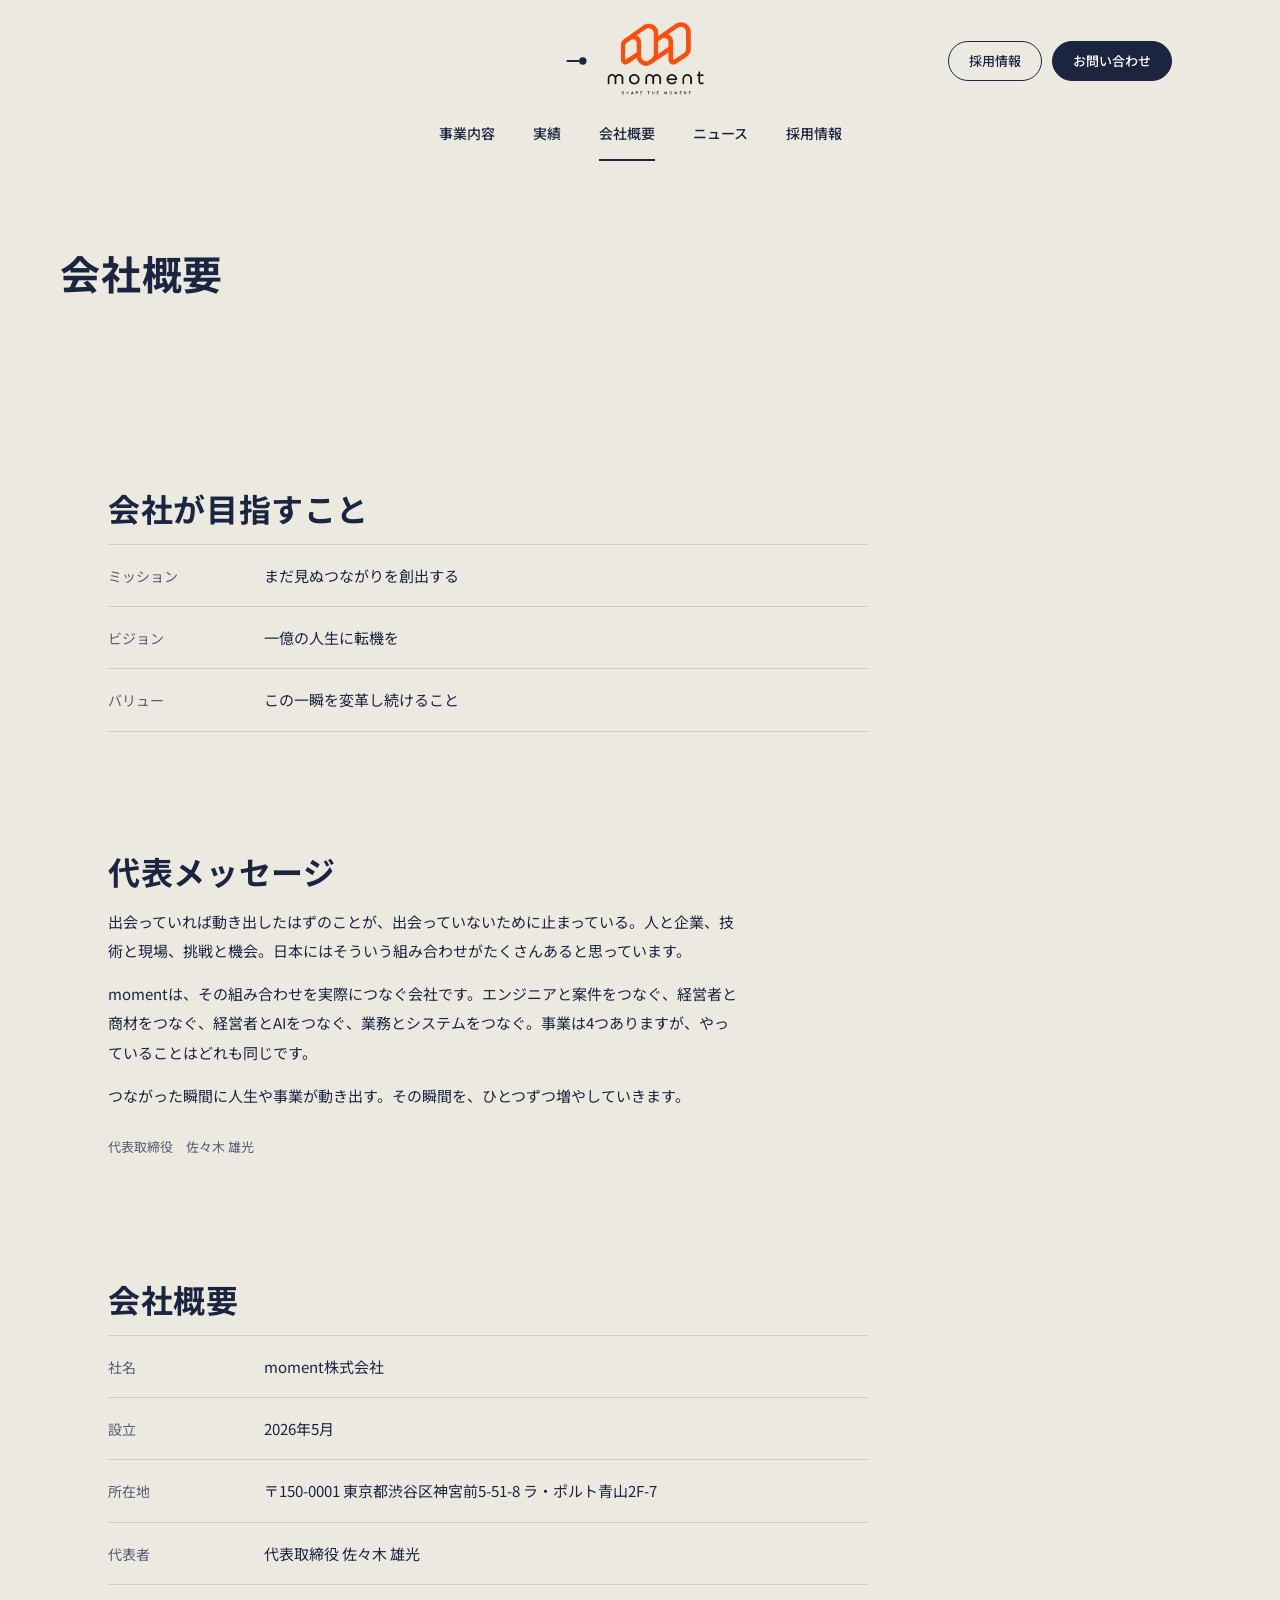
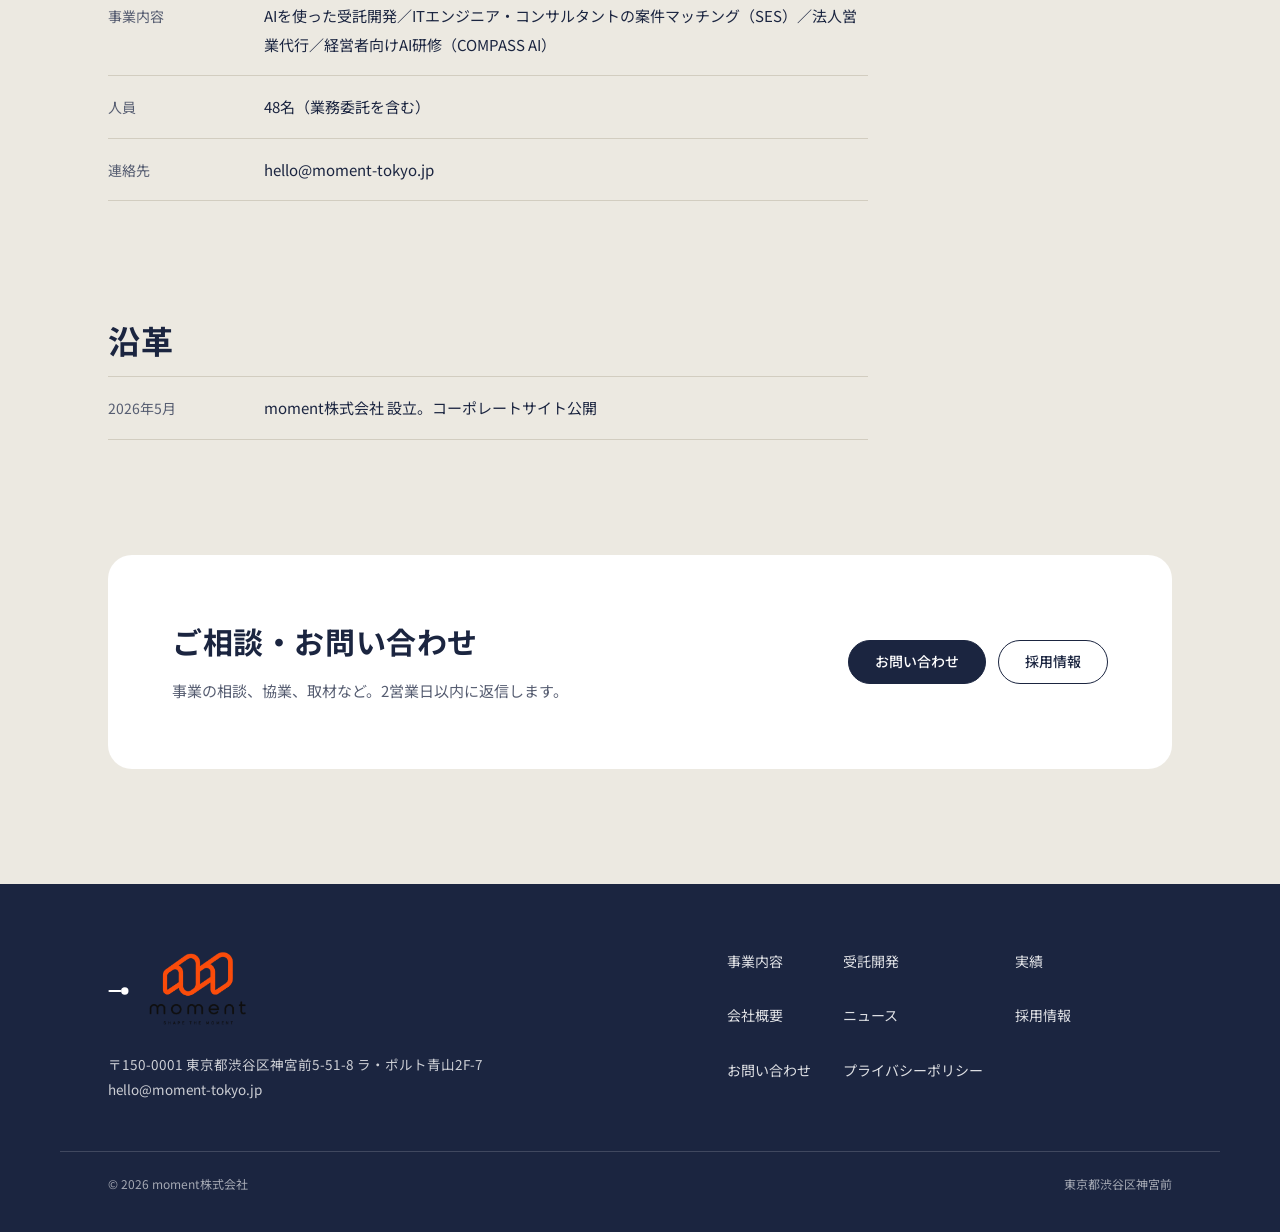
==== about.html @ 70cf2a83 "Use transparent moment logo and simplify header lockup" ====
<!DOCTYPE html>
<html lang="ja">
<head>
<!-- Google tag (gtag.js) -->
<script async src="https://www.googletagmanager.com/gtag/js?id=G-D9J7B8Z6LR"></script>
<script>
  window.dataLayer = window.dataLayer || [];
  function gtag(){dataLayer.push(arguments);}
  gtag('js', new Date());

  gtag('config', 'G-D9J7B8Z6LR');
</script>
<meta charset="UTF-8">
<meta name="viewport" content="width=device-width, initial-scale=1">
<title>会社概要｜moment株式会社</title>
<meta name="description" content="moment株式会社の会社概要。2026年5月設立、東京都渋谷区神宮前。代表取締役 佐々木雄光。受託開発・SES・営業代行・AI法人研修。">
<link rel="canonical" href="https://moment-tokyo.jp/about.html">
<meta property="og:type" content="website">
<meta property="og:site_name" content="moment株式会社">
<meta property="og:title" content="会社概要｜moment株式会社">
<meta property="og:description" content="moment株式会社の会社概要。2026年5月設立、東京都渋谷区神宮前。代表取締役 佐々木雄光。受託開発・SES・営業代行・AI法人研修。">
<meta property="og:url" content="https://moment-tokyo.jp/about.html">
<meta property="og:image" content="https://moment-tokyo.jp/assets/img/ogp.png">
<meta name="twitter:card" content="summary_large_image">
<link rel="icon" href='data:image/svg+xml,<svg xmlns="http://www.w3.org/2000/svg" viewBox="0 0 32 32"><rect width="32" height="32" rx="6" fill="%23ECE9E1"/><path d="M6 16h13" stroke="%231B2540" stroke-width="3" stroke-linecap="round"/><circle cx="23.5" cy="16" r="4.5" fill="%231B2540"/></svg>'>
<link rel="preconnect" href="https://fonts.googleapis.com">
<link rel="preconnect" href="https://fonts.gstatic.com" crossorigin>
<link rel="preload" as="style" href="https://fonts.googleapis.com/css2?family=Noto+Sans+JP:wght@400;500;700&family=Zen+Old+Mincho&display=swap">
<link rel="stylesheet" href="https://fonts.googleapis.com/css2?family=Noto+Sans+JP:wght@400;500;700&family=Zen+Old+Mincho&display=swap">
<link rel="stylesheet" href="assets/style.css">
<script>document.documentElement.className+=" js";</script>

<script type="application/ld+json">{"@context": "https://schema.org", "@graph": [{"@type": "Organization", "@id": "https://moment-tokyo.jp/#organization", "name": "moment株式会社", "alternateName": "moment", "url": "https://moment-tokyo.jp/", "logo": "https://moment-tokyo.jp/moment-logo-transparent.webp", "image": "https://moment-tokyo.jp/assets/img/ogp.png", "email": "hello@moment-tokyo.jp", "foundingDate": "2026-05", "founder": {"@type": "Person", "name": "佐々木 雄光", "jobTitle": "代表取締役"}, "numberOfEmployees": {"@type": "QuantitativeValue", "value": 48}, "address": {"@type": "PostalAddress", "postalCode": "150-0001", "addressCountry": "JP", "addressRegion": "東京都", "addressLocality": "渋谷区", "streetAddress": "神宮前5-51-8 ラ・ポルト青山2F-7"}, "description": "東京・渋谷区神宮前の会社。AIを使った受託開発、ITエンジニア・コンサルタントの案件マッチング（SES）、法人営業代行、経営者向けAI研修（COMPASS AI）の4つの事業を行う。", "knowsAbout": ["AI受託開発", "生成AI", "SES", "ITコンサルタント紹介", "法人営業代行", "AI研修"], "contactPoint": {"@type": "ContactPoint", "contactType": "customer support", "email": "hello@moment-tokyo.jp", "url": "https://moment-tokyo.jp/contact.html", "availableLanguage": "ja"}}, {"@type": "AboutPage", "@id": "https://moment-tokyo.jp/about.html#webpage", "url": "https://moment-tokyo.jp/about.html", "name": "会社概要｜moment株式会社", "inLanguage": "ja", "isPartOf": {"@id": "https://moment-tokyo.jp/#website"}, "about": {"@id": "https://moment-tokyo.jp/#organization"}, "breadcrumb": {"@type": "BreadcrumbList", "itemListElement": [{"@type": "ListItem", "position": 1, "name": "トップ", "item": "https://moment-tokyo.jp/"}, {"@type": "ListItem", "position": 2, "name": "会社概要", "item": "https://moment-tokyo.jp/about.html"}]}}]}</script>
<link rel="stylesheet" href="/moment-brand.css?v=20261013-alpha"></head>
<body class="">
<div class="ornament ornament--l" aria-hidden="true"></div>
<div class="ornament ornament--r" aria-hidden="true"></div>
<header class="site-header">
  <div class="header-inner">
    <a class="brand" href="index.html" aria-label="moment株式会社 トップページ">
      <svg viewBox="0 0 22 22" aria-hidden="true"><path d="M1.5 11h11" stroke="currentColor" stroke-width="2.2" stroke-linecap="round"/><circle cx="16.8" cy="11" r="3.7" fill="currentColor"/></svg>
      <img src="/moment-logo-transparent.webp" width="554" height="410" alt="moment">
    </a>
    <div class="header-actions">
      <a class="btn btn--ghost" href="careers.html">採用情報</a>
      <a class="btn btn--solid" href="contact.html">お問い合わせ</a>
      <button class="menu-btn" type="button" aria-expanded="false" aria-label="メニューを開く" aria-controls="site-nav"><span></span></button>
    </div>
    <nav class="site-nav" id="site-nav" aria-label="サイト内">
      <a href="services.html">事業内容</a>
      <a href="works.html">実績</a>
      <a href="about.html">会社概要</a>
      <a href="news.html">ニュース</a>
      <a href="careers.html">採用情報</a>
    </nav>
  </div>
</header>

<div class="container page-head">
  <h1>会社概要</h1>
</div>

<section class="section">
  <div class="container">
    <h2 class="section-title">会社が目指すこと</h2>
    <dl class="co-table">
      <div><dt>ミッション</dt><dd>まだ見ぬつながりを創出する</dd></div>
      <div><dt>ビジョン</dt><dd>一億の人生に転機を</dd></div>
      <div><dt>バリュー</dt><dd>この一瞬を変革し続けること</dd></div>
    </dl>
  </div>
</section>

<section class="section">
  <div class="container">
    <h2 class="section-title">代表メッセージ</h2>
    <div class="prose">
      <!-- 代表本人の言葉に差し替えてください。ここは現行サイトの文章を平易に直したものです。 -->
      <p>出会っていれば動き出したはずのことが、出会っていないために止まっている。人と企業、技術と現場、挑戦と機会。日本にはそういう組み合わせがたくさんあると思っています。</p>
      <p>momentは、その組み合わせを実際につなぐ会社です。エンジニアと案件をつなぐ、経営者と商材をつなぐ、経営者とAIをつなぐ、業務とシステムをつなぐ。事業は4つありますが、やっていることはどれも同じです。</p>
      <p>つながった瞬間に人生や事業が動き出す。その瞬間を、ひとつずつ増やしていきます。</p>
      <p class="small muted" style="margin-top:24px">代表取締役　佐々木 雄光</p>
    </div>
  </div>
</section>

<section class="section">
  <div class="container">
    <h2 class="section-title">会社概要</h2>
    <dl class="co-table">
      <div><dt>社名</dt><dd>moment株式会社</dd></div>
      <div><dt>設立</dt><dd>2026年5月</dd></div>
      <div><dt>所在地</dt><dd>〒150-0001 東京都渋谷区神宮前5-51-8 ラ・ポルト青山2F-7</dd></div>
      <div><dt>代表者</dt><dd>代表取締役 佐々木 雄光</dd></div>
      <div><dt>事業内容</dt><dd>AIを使った受託開発／ITエンジニア・コンサルタントの案件マッチング（SES）／法人営業代行／経営者向けAI研修（COMPASS AI）</dd></div>
      <div><dt>人員</dt><dd>48名（業務委託を含む）</dd></div>
      <div><dt>連絡先</dt><dd><a href="mailto:hello@moment-tokyo.jp">hello@moment-tokyo.jp</a></dd></div>
    </dl>
  </div>
</section>

<section class="section">
  <div class="container">
    <h2 class="section-title">沿革</h2>
    <dl class="co-table">
      <div><dt>2026年5月</dt><dd>moment株式会社 設立。コーポレートサイト公開</dd></div>
    </dl>
  </div>
</section>

<section class="section">
  <div class="container">
    <div class="contact-card">
      <div>
        <h2>ご相談・お問い合わせ</h2>
        <p>事業の相談、協業、取材など。2営業日以内に返信します。</p>
      </div>
      <div class="btn-row">
        <a class="btn btn--solid" href="contact.html">お問い合わせ</a>
        <a class="btn" href="careers.html">採用情報</a>
      </div>
    </div>
  </div>
</section>
<footer class="site-footer">
  <div class="container footer-inner">
    <div>
      <a class="brand" href="index.html">
        <svg viewBox="0 0 22 22" aria-hidden="true"><path d="M1.5 11h11" stroke="currentColor" stroke-width="2.2" stroke-linecap="round"/><circle cx="16.8" cy="11" r="3.7" fill="currentColor"/></svg>
        <img src="/moment-logo-transparent.webp" width="554" height="410" alt="moment">
      </a>
      <p class="footer-addr">〒150-0001 東京都渋谷区神宮前5-51-8 ラ・ポルト青山2F-7<br><a href="mailto:hello@moment-tokyo.jp">hello@moment-tokyo.jp</a></p>
    </div>
    <nav class="footer-nav" aria-label="フッター">
      <a href="services.html">事業内容</a>
      <a href="development.html">受託開発</a>
      <a href="works.html">実績</a>
      <a href="about.html">会社概要</a>
      <a href="news.html">ニュース</a>
      <a href="careers.html">採用情報</a>
      <a href="contact.html">お問い合わせ</a>
      <a href="privacy.html">プライバシーポリシー</a>
    </nav>
  </div>
  <div class="container footer-bottom">
    <span>© 2026 moment株式会社</span>
    <span>東京都渋谷区神宮前</span>
  </div>
</footer>
<script src="assets/site.js" defer></script>
</body>
</html>
---- assets/style.css ----
/* ==========================================================
   moment株式会社 コーポレートサイト  style.css
   配色：生成り × 紺。青のアクセントは使わない。
   書体：Noto Sans JP（本文・見出し）／Zen Old Mincho（トップの一文だけ）
   演出：ページ間のクロスフェード（View Transitions）と
         ヘッダーの背景切り替えのみ。登場アニメ・ローダーは無し。
   ========================================================== */

:root{
  --paper:#ECE9E1;
  --paper-2:#E3DFD3;
  --white:#FFFFFF;
  --navy:#1B2540;
  --navy-2:#2B3758;
  --ink:#1B2540;
  --ink-2:#565D71;
  --ink-3:#8B909E;
  --line:#D2CDC0;
  --line-2:#E4E0D6;

  --sans:'Noto Sans JP','Hiragino Kaku Gothic ProN','Hiragino Sans',system-ui,sans-serif;
  --mincho:'Zen Old Mincho','Hiragino Mincho ProN','Yu Mincho',serif;

  --w:1160px;
  --w-text:42em;
  --gutter:clamp(20px,4vw,48px);
  --section:clamp(64px,9vw,120px);
  --header-h:118px;
}

@view-transition{ navigation:auto; }

*{ box-sizing:border-box; }
html{ scroll-behavior:smooth; -webkit-text-size-adjust:100%; }
@media (prefers-reduced-motion:reduce){
  html{ scroll-behavior:auto; }
  *{ transition:none !important; animation:none !important; }
}
body{
  margin:0;
  background:var(--paper);
  color:var(--ink);
  font:400 15px/1.95 var(--sans);
  -webkit-font-smoothing:antialiased;
  overflow-wrap:anywhere;
  line-break:strict;
}
img{ display:block; max-width:100%; }
a{ color:inherit; text-decoration:none; }
a:hover{ text-decoration:underline; text-underline-offset:.2em; }
h1,h2,h3,h4{ margin:0; font-weight:700; line-height:1.5; letter-spacing:.02em; }
p{ margin:0; }
ul,ol{ margin:0; padding:0; list-style:none; }
dl{ margin:0; }
:focus-visible{ outline:2px solid var(--navy); outline-offset:3px; border-radius:2px; }
[id]{ scroll-margin-top:calc(var(--header-h) + 24px); }

.container{ max-width:var(--w); margin:0 auto; padding:0 var(--gutter); }
.text{ max-width:var(--w-text); }
.muted{ color:var(--ink-2); }
.small{ font-size:13px; }
.sr-only{ position:absolute; width:1px; height:1px; overflow:hidden; clip:rect(0 0 0 0); white-space:nowrap; }

/* ---------- 端の模様（デスクトップのみ） ---------- */
.ornament{
  position:fixed; top:0; bottom:0; width:120px; z-index:0;
  pointer-events:none; opacity:.42;
  background:url("img/ornament.svg") repeat-y center top / 120px auto;
  display:none;
}
.ornament--l{ left:0; }
.ornament--r{ right:0; transform:scaleX(-1); }
@media (min-width:1360px){ .ornament{ display:block; } }
.home .ornament{ display:none; }

/* ---------- ボタン ---------- */
.btn{
  display:inline-flex; align-items:center; justify-content:center;
  min-height:44px; padding:10px 26px; border-radius:999px;
  font-size:14px; font-weight:500; line-height:1.4;
  border:1px solid var(--btn-fg,var(--navy));
  color:var(--btn-fg,var(--navy)); background:transparent;
  transition:background-color .15s, color .15s, border-color .15s;
}
.btn:hover{ text-decoration:none; background:rgba(27,37,64,.06); }
.btn--solid{
  background:var(--btn-solid-bg,var(--navy));
  color:var(--btn-solid-fg,#fff);
  border-color:var(--btn-solid-bg,var(--navy));
}
.btn--solid:hover{ background:var(--btn-solid-hover,var(--navy-2)); }
.btn-row{ display:flex; flex-wrap:wrap; gap:12px; }

/* ---------- ヘッダー ---------- */
.site-header{
  position:sticky; top:0; z-index:50;
  background:rgba(236,233,225,.94);
  -webkit-backdrop-filter:blur(10px); backdrop-filter:blur(10px);
  border-bottom:1px solid transparent;
  color:var(--navy);
  transition:background-color .2s, border-color .2s, color .2s;
  view-transition-name:site-header;
}
.site-header.is-stuck{ border-bottom-color:var(--line); }
.header-inner{
  max-width:var(--w); margin:0 auto; padding:18px var(--gutter) 0;
  display:grid; grid-template-columns:1fr auto 1fr; align-items:center;
}
.brand{ grid-column:2; justify-self:center; display:inline-flex; align-items:center; gap:10px; }
.brand:hover{ text-decoration:none; }
.brand svg{ width:22px; height:22px; }
.brand-name{ font-size:24px; font-weight:700; letter-spacing:.01em; line-height:1; }
.brand-kk{ font-size:12px; font-weight:400; color:var(--ink-2); margin-left:2px; }
.header-actions{ grid-column:3; justify-self:end; display:flex; gap:10px; }
.header-actions .btn{ min-height:40px; padding:8px 20px; font-size:13px; }
.site-nav{
  grid-column:1 / -1; justify-self:center;
  display:flex; gap:clamp(20px,3vw,38px);
  padding:10px 0 0; font-size:14px; font-weight:500;
}
.site-nav a{ display:block; padding:6px 0 12px; border-bottom:2px solid transparent; }
.site-nav a:hover{ text-decoration:none; border-bottom-color:currentColor; }
.site-nav a[aria-current="page"]{ border-bottom-color:currentColor; }
.menu-btn{ display:none; }

/* トップページ：写真の上に透明で載せ、スクロールで生成り色に切り替わる */
.home .site-header{
  position:fixed; left:0; right:0;
  background:transparent; color:#fff;
  --btn-fg:#fff;
  --btn-solid-bg:#fff; --btn-solid-fg:var(--navy); --btn-solid-hover:#E9E6DE;
}
.home .site-header .brand-kk{ color:rgba(255,255,255,.75); }
.home .site-header.is-stuck{
  background:rgba(236,233,225,.94); color:var(--navy);
  --btn-fg:var(--navy);
  --btn-solid-bg:var(--navy); --btn-solid-fg:#fff; --btn-solid-hover:var(--navy-2);
}
.home .site-header.is-stuck .brand-kk{ color:var(--ink-2); }

/* ---------- トップ 導入部（スクロール連動） ---------- */
/* JS無し・動きを減らす設定：静止画の上に見出し、続く3枚は普通の段落として縦に並ぶ */
.story{ position:relative; background:#0B1020; color:#fff; }
.story-stage{ position:relative; overflow:hidden; }
.story-poster,.story-canvas{ position:absolute; inset:0; width:100%; height:100%; object-fit:cover; }
.story-canvas{ display:none; }
.story-shade{
  position:absolute; inset:0; pointer-events:none;
  background:linear-gradient(to top, rgba(11,16,32,.82) 0%, rgba(11,16,32,.35) 45%, rgba(11,16,32,.25) 100%);
}
.story-panel{ position:relative; z-index:1; }
.story-inner{
  max-width:var(--w); margin:0 auto;
  padding:clamp(48px,8vh,96px) var(--gutter);
}
.story-panel--1 .story-inner{ padding-top:calc(var(--header-h) + 48px); min-height:min(78vh,760px); display:flex; flex-direction:column; justify-content:flex-end; }
.story h1{
  font:400 clamp(30px,4.8vw,60px)/1.5 var(--mincho);
  letter-spacing:.08em; margin:0 0 22px;
  text-shadow:0 1px 24px rgba(0,0,0,.35);
}
.story h2{ font-size:clamp(24px,3vw,38px); line-height:1.5; margin:0 0 16px; text-shadow:0 1px 20px rgba(0,0,0,.35); }
.story p{ font-size:15px; max-width:36em; color:rgba(255,255,255,.88); }
.story-cue{ display:none; font-size:12px; letter-spacing:.1em; color:rgba(255,255,255,.6); margin-top:36px; }
.story-list{ display:grid; gap:14px; max-width:44em; }
.story-list li{ display:grid; grid-template-columns:200px 1fr; gap:16px; padding:12px 0; border-top:1px solid rgba(255,255,255,.25); font-size:15px; }
.story-list li:last-child{ border-bottom:1px solid rgba(255,255,255,.25); }
.story-list b{ font-weight:700; }
.story-list span{ color:rgba(255,255,255,.82); }
.btn--light{ background:#fff; color:var(--navy); border-color:#fff; }
.btn--light:hover{ background:#E9E6DE; }
.btn--outline-light{ color:#fff; border-color:rgba(255,255,255,.8); }
.btn--outline-light:hover{ background:rgba(255,255,255,.12); }

/* JSあり＋動きOK：画面に固定して、スクロールでコマ送り */
@media (prefers-reduced-motion:no-preference){
  .js .story{ height:480vh; }
  .js .story-stage{ position:sticky; top:0; height:100vh; }
  .js .story-poster{ display:none; }
  .js .story-canvas{ display:block; }
  .js .story-stage.is-loading .story-poster{ display:block; }
  .js .story-panel{
    position:absolute; inset:0; display:flex; align-items:flex-end;
    opacity:0; visibility:hidden; transition:opacity .35s, visibility .35s;
    transform:translateY(var(--shift,0));
  }
  .js .story-panel.is-on{ opacity:1; visibility:visible; }
  .js .story-panel .story-inner{ width:100%; min-height:0; padding-bottom:clamp(56px,10vh,120px); }
  .js .story-panel--1 .story-inner{ padding-top:0; }
  .js .story-cue{ display:block; animation:cue 2.4s ease-in-out infinite; }
  @keyframes cue{ 0%,100%{ opacity:.4; } 50%{ opacity:.9; } }
}

/* ---------- 下層ページの見出し ---------- */
.page-head{ padding:calc(var(--section) * .7) 0 calc(var(--section) * .45); }
.page-head h1{ font-size:clamp(28px,3.4vw,40px); margin:0 0 14px; }
.page-head p{ color:var(--ink-2); max-width:var(--w-text); }

/* ---------- セクション共通 ---------- */
.section{ padding:var(--section) 0; }
.section + .section{ padding-top:0; }
.section--alt{ background:var(--paper-2); }
.section + .section--alt{ padding-top:var(--section); }
.section--alt + .section{ padding-top:var(--section); }
.section-title{ font-size:clamp(24px,2.6vw,32px); margin:0 0 12px; }
.section-lead{ color:var(--ink-2); max-width:var(--w-text); margin:0 0 40px; }
.section-head{ display:flex; align-items:flex-end; justify-content:space-between; gap:24px; flex-wrap:wrap; margin-bottom:36px; }
.section-head .section-title{ margin:0; }
.section-head .section-lead{ margin:8px 0 0; }
.section-head .more{ font-size:14px; font-weight:500; border-bottom:1px solid var(--navy); padding-bottom:2px; }
.section-head .more:hover{ text-decoration:none; opacity:.7; }

/* ---------- 取引先 ---------- */
.clients{ padding:44px 0 40px; border-bottom:1px solid var(--line); }
.clients-title{ font-size:13px; color:var(--ink-2); margin:0 0 18px; }
.clients-text{ font-size:15px; line-height:2; max-width:52em; }
.clients-logos{ display:grid; grid-template-columns:repeat(auto-fill,minmax(160px,1fr)); gap:14px; margin-top:22px; }
.clients-logos li{ background:var(--white); border-radius:12px; aspect-ratio:5/2; display:grid; place-items:center; padding:18px; }
.clients-logos img{ max-height:44px; width:auto; }

/* ---------- 事業カード ---------- */
.biz-grid{ display:grid; grid-template-columns:1fr 1fr; gap:48px 36px; }
.biz-card{ display:block; }
.biz-card:hover{ text-decoration:none; }
.biz-mark{
  background:var(--white); border-radius:20px; aspect-ratio:16/9;
  display:grid; place-items:center; padding:0; overflow:hidden;
  transition:transform .2s;
}
.biz-card:hover .biz-mark{ transform:translateY(-3px); }
.biz-mark svg{ width:100%; height:auto; max-height:100%; }
.biz-mark img{ width:100%; height:100%; object-fit:contain; }

/* 事業ロゴの仮置き。ロゴが出来たら .biz-mark の中身を <img> に差し替える */
.mark{ display:inline-flex; align-items:center; gap:.38em; color:var(--mark,var(--navy)); font-weight:700; font-size:clamp(24px,3.2vw,42px); letter-spacing:.02em; line-height:1.2; white-space:nowrap; }
.mark svg{ width:.62em; height:.62em; flex:none; }
.mark small{ font-size:.42em; font-weight:500; color:var(--ink-2); margin-left:.2em; align-self:flex-end; margin-bottom:.15em; }
.biz-kind{ display:block; font-size:12.5px; color:var(--ink-2); margin:26px 0 6px; }
.biz-name{ font-size:24px; }
.biz-sub{ display:block; font-size:13px; color:var(--ink-3); margin:2px 0 14px; }
.biz-desc{ color:var(--ink-2); max-width:34em; }
.biz-more{ display:inline-block; margin-top:18px; font-size:14px; font-weight:500; border-bottom:1px solid var(--navy); padding-bottom:2px; }

/* ---------- 工程（受託開発の5段階） ---------- */
.flow{ display:grid; grid-template-columns:2fr 3fr; gap:0 24px; margin:36px 0 28px; }
.flow-group{ padding-top:14px; border-top:2px solid var(--line); }
.flow-group--ours{ border-top-color:var(--navy); }
.flow-scope{ font-size:13px; color:var(--ink-2); margin-bottom:14px; }
.flow-group--ours .flow-scope{ color:var(--navy); font-weight:500; }
.flow-steps{ display:grid; gap:10px; }
.flow-group--common .flow-steps{ grid-template-columns:repeat(2,1fr); }
.flow-group--ours .flow-steps{ grid-template-columns:repeat(3,1fr); }
.flow-steps li{ background:var(--white); border-radius:12px; padding:16px 16px 14px; }
.flow-steps b{ display:block; font-size:12px; color:var(--ink-3); font-weight:500; margin-bottom:4px; font-variant-numeric:tabular-nums; }
.flow-steps span{ display:block; font-weight:700; font-size:15px; line-height:1.5; }
.flow-steps small{ display:block; font-size:12.5px; color:var(--ink-2); margin-top:6px; line-height:1.7; }

/* ---------- 実績 ---------- */
.works{ border-top:1px solid var(--line); }
.works li{ display:grid; grid-template-columns:150px 1fr; gap:8px 32px; padding:26px 0; border-bottom:1px solid var(--line); }
.works .industry{ font-size:13px; color:var(--ink-2); padding-top:4px; }
.works h3{ font-size:17px; margin:0 0 6px; }
.works p{ color:var(--ink-2); max-width:44em; }
.works dl{ display:flex; flex-wrap:wrap; gap:4px 24px; font-size:13px; color:var(--ink-2); margin-top:10px; }
.works dl div{ display:flex; gap:8px; }
.works dt{ color:var(--ink-3); }
.works dd{ margin:0; }
.works-note{ font-size:13px; color:var(--ink-3); margin-top:18px; }

/* ---------- ニュース ---------- */
.news{ border-top:1px solid var(--line); }
.news li{ display:grid; grid-template-columns:110px 90px 1fr; gap:16px; padding:18px 0; border-bottom:1px solid var(--line); align-items:baseline; }
.news time{ font-size:13px; color:var(--ink-2); font-variant-numeric:tabular-nums; }
.news .cat{ font-size:12.5px; color:var(--ink-2); }

/* ---------- 問い合わせカード ---------- */
.contact-card{
  background:var(--white); border-radius:24px;
  padding:clamp(36px,5vw,64px);
  display:grid; grid-template-columns:1.2fr 1fr; gap:32px; align-items:center;
}
.contact-card h2{ font-size:clamp(22px,2.4vw,30px); margin:0 0 12px; }
.contact-card p{ color:var(--ink-2); }
.contact-card .btn-row{ justify-self:end; }

/* ---------- 汎用：定義リスト（会社概要など） ---------- */
.co-table{ border-top:1px solid var(--line); max-width:760px; }
.co-table div{ display:grid; grid-template-columns:140px 1fr; gap:16px; padding:16px 0; border-bottom:1px solid var(--line); }
.co-table dt{ color:var(--ink-2); font-size:14px; padding-top:2px; }
.co-table dd{ margin:0; }

/* ---------- 汎用：段階（採用フロー等） ---------- */
.steps{ display:grid; grid-template-columns:repeat(auto-fit,minmax(150px,1fr)); gap:10px; }
.steps li{ background:var(--white); border-radius:12px; padding:16px; }
.steps b{ display:block; font-size:12px; color:var(--ink-3); font-weight:500; margin-bottom:4px; }
.steps span{ font-weight:700; }

/* ---------- 事業内容ページの各事業 ---------- */
.biz-section{ display:grid; grid-template-columns:300px 1fr; gap:32px 56px; padding:var(--section) 0; border-top:1px solid var(--line); }
.biz-section:first-of-type{ border-top:0; padding-top:0; }
.biz-side .biz-mark{ aspect-ratio:16/9; }
.biz-side h2{ font-size:24px; margin:22px 0 4px; }
.biz-side .biz-sub{ margin:0; }
.biz-body .catch{ font-size:clamp(20px,2vw,24px); font-weight:700; line-height:1.6; margin:0 0 18px; }
.biz-body > p{ max-width:var(--w-text); }
.biz-body .facts{ margin:26px 0; border-top:1px solid var(--line); max-width:var(--w-text); }
.biz-body .facts li{ padding:12px 0; border-bottom:1px solid var(--line); display:grid; grid-template-columns:120px 1fr; gap:16px; font-size:14px; }
.biz-body .facts li b{ font-weight:500; color:var(--ink-2); }
.biz-body .note{ font-size:13px; color:var(--ink-2); margin-top:16px; }

/* ---------- 体制（2層） ---------- */
.team-grid{ display:grid; grid-template-columns:1fr 1fr; gap:14px; }
.team-grid li{ background:var(--white); border-radius:16px; padding:24px 26px; }
.team-grid b{ display:block; font-size:12.5px; color:var(--ink-2); font-weight:500; margin-bottom:6px; }
.team-grid h3{ font-size:17px; margin:0 0 8px; }
.team-grid p{ color:var(--ink-2); font-size:14px; }

/* ---------- 3つの理由（採用） ---------- */
.reasons{ display:grid; grid-template-columns:repeat(3,1fr); gap:14px; }
.reasons li{ background:var(--white); border-radius:16px; padding:26px; }
.reasons h3{ font-size:17px; margin:0 0 8px; }
.reasons p{ color:var(--ink-2); font-size:14px; }

/* ---------- フォーム ---------- */
.form{ max-width:640px; display:grid; gap:20px; }
.form label{ display:grid; gap:6px; font-size:14px; font-weight:500; }
.form label em{ font-style:normal; font-size:11px; color:#B04A3E; margin-left:8px; font-weight:500; }
.form input,.form select,.form textarea{
  font:inherit; font-size:15px; color:var(--ink);
  background:var(--white); border:1px solid var(--line); border-radius:10px;
  padding:12px 14px; width:100%;
}
.form input:focus,.form select:focus,.form textarea:focus{ outline:2px solid var(--navy); outline-offset:1px; border-color:var(--navy); }
.form textarea{ min-height:180px; resize:vertical; }
.form .btn{ justify-self:start; }
.form-note{ font-size:13px; color:var(--ink-2); }
.form-status{ font-size:14px; min-height:1.5em; }
.form-status[data-state="error"]{ color:#B04A3E; }

/* ---------- 文章ページ（プライバシー等） ---------- */
.prose{ max-width:var(--w-text); }
.prose h2{ font-size:18px; margin:32px 0 10px; }
.prose p + p{ margin-top:14px; }

/* ---------- フッター ---------- */
.site-footer{ background:var(--navy); color:rgba(255,255,255,.86); padding:64px 0 36px; }
.footer-inner{ display:grid; grid-template-columns:1.3fr 1fr; gap:40px; }
.site-footer .brand{ color:#fff; }
.site-footer .brand-kk{ color:rgba(255,255,255,.7); }
.footer-addr{ font-size:13.5px; margin-top:18px; line-height:1.9; color:rgba(255,255,255,.78); }
.footer-nav{ display:grid; grid-template-columns:repeat(3,auto); gap:8px 32px; font-size:14px; justify-content:start; }
.footer-bottom{ margin-top:48px; padding-top:20px; border-top:1px solid rgba(255,255,255,.16); font-size:12px; color:rgba(255,255,255,.6); display:flex; justify-content:space-between; flex-wrap:wrap; gap:10px; }

/* ==========================================================
   レスポンシブ
   ========================================================== */
@media (max-width:960px){
  :root{ --header-h:72px; }
  .header-inner{ grid-template-columns:auto 1fr auto; padding:14px var(--gutter); gap:12px; }
  .brand{ grid-column:1; justify-self:start; }
  .brand-name{ font-size:21px; }
  .header-actions{ grid-column:3; }
  .header-actions .btn--ghost{ display:none; }
  .menu-btn{
    display:inline-grid; place-items:center; width:40px; height:40px;
    background:transparent; border:1px solid currentColor; border-radius:999px; color:inherit; cursor:pointer; font:inherit;
  }
  .menu-btn span{ display:block; width:16px; height:2px; background:currentColor; position:relative; }
  .menu-btn span::before,.menu-btn span::after{ content:""; position:absolute; left:0; width:16px; height:2px; background:currentColor; }
  .menu-btn span::before{ top:-5px; } .menu-btn span::after{ top:5px; }
  .site-nav{
    display:none; grid-column:1 / -1; flex-direction:column; gap:0;
    padding:8px 0 12px; font-size:16px;
  }
  .site-nav a{ padding:12px 0; border-bottom:1px solid var(--line); }
  .site-nav a[aria-current="page"]{ border-bottom-color:var(--line); font-weight:700; }
  .site-header.is-open{ background:var(--paper); color:var(--navy); --btn-fg:var(--navy); --btn-solid-bg:var(--navy); --btn-solid-fg:#fff; }
  .site-header.is-open .site-nav{ display:flex; }
  .site-header.is-open .brand-kk{ color:var(--ink-2); }

  .biz-grid{ grid-template-columns:1fr; gap:40px; }
  .flow{ grid-template-columns:1fr; gap:20px; }
  .contact-card{ grid-template-columns:1fr; }
  .contact-card .btn-row{ justify-self:start; }
  .biz-section{ grid-template-columns:1fr; gap:24px; }
  .biz-side .biz-mark{ max-width:320px; }
  .team-grid,.reasons{ grid-template-columns:1fr; }
  .footer-inner{ grid-template-columns:1fr; }
  .footer-nav{ grid-template-columns:repeat(2,auto); }
}
@media (max-width:420px){
  .brand-kk{ display:none; }
  .header-actions{ gap:8px; }
  .header-actions .btn--solid{ padding:8px 16px; font-size:12.5px; }
}
@media (max-width:600px){
  .story-list li{ grid-template-columns:1fr; gap:4px; }
  .works li{ grid-template-columns:1fr; gap:6px; padding:22px 0; }
  .news li{ grid-template-columns:1fr; gap:4px; }
  .co-table div{ grid-template-columns:1fr; gap:4px; }
  .biz-body .facts li{ grid-template-columns:1fr; gap:2px; }
  .flow-group--common .flow-steps,.flow-group--ours .flow-steps{ grid-template-columns:1fr; }
  .clients-logos{ grid-template-columns:repeat(2,1fr); }
}
---- moment-brand.css ----
.header .brand img,header>a:first-child img{width:110px;height:76px;object-fit:contain;transform:none;mix-blend-mode:normal}
.brand img{width:116px;height:auto;object-fit:contain;mix-blend-mode:normal}
.footer-top>a>img{width:160px;height:auto;object-fit:contain;transform:none;mix-blend-mode:normal}
.moment-logo-intro{position:fixed;inset:0;z-index:1100;display:grid;place-items:center;background:rgba(250,249,246,.98);pointer-events:none;animation:logo-stage 2.8s ease both}
.moment-logo-intro__scene{position:relative;perspective:900px;width:min(64vw,360px)}
.moment-logo-intro__image{display:block;width:100%;height:auto;mix-blend-mode:normal;transform-origin:center;animation:logo-levitate 2.8s cubic-bezier(.2,.65,.2,1) both;filter:drop-shadow(0 25px 25px rgba(50,35,22,.11))}
.moment-logo-intro__shadow{position:absolute;width:60%;height:16px;left:20%;bottom:-30px;border-radius:50%;background:rgba(65,42,24,.2);filter:blur(12px);animation:logo-shadow 2.8s ease both}
@keyframes logo-stage{0%,72%{opacity:1}100%{opacity:0;visibility:hidden}}
@keyframes logo-levitate{0%{opacity:0;transform:translateY(42px) rotateX(12deg) scale(.92);filter:blur(8px) drop-shadow(0 8px 10px rgba(50,35,22,.06))}28%{opacity:1;transform:translateY(-10px) rotateX(0) scale(1);filter:blur(0) drop-shadow(0 25px 25px rgba(50,35,22,.11))}53%{opacity:1;transform:translateY(-18px) rotateX(-2deg) scale(1.015)}73%{opacity:1;transform:translateY(-10px) rotateX(0) scale(1)}100%{opacity:0;transform:translateY(-38px) scale(1.025)}}
@keyframes logo-shadow{0%{opacity:0;transform:scale(.75)}30%{opacity:.6;transform:scale(1)}55%{opacity:.3;transform:scale(.88)}73%{opacity:.5;transform:scale(1)}100%{opacity:0;transform:scale(1.1)}}
@media(max-width:760px){.header .brand img,header>a:first-child img{width:92px;height:62px}.moment-logo-intro__scene{width:min(72vw,310px)}}
@media(prefers-reduced-motion:reduce){.moment-logo-intro{animation:logo-stage .6s ease both}.moment-logo-intro__image{animation:none;transform:none;filter:none}.moment-logo-intro__shadow{display:none}}

/* Header shows only the symbol and wordmark; the full lockup remains elsewhere. */
.header .brand,header>a:first-child:has(img[src*="moment-logo-transparent"]){display:block;width:112px;height:68px;overflow:hidden;flex-shrink:0}
.header .brand img,header>a:first-child img[src*="moment-logo-transparent"]{display:block;width:112px;height:auto;max-width:none;object-fit:contain;clip-path:inset(0 0 18% 0)}
@media(max-width:760px){.header .brand,header>a:first-child:has(img[src*="moment-logo-transparent"]){width:96px;height:58px}.header .brand img,header>a:first-child img[src*="moment-logo-transparent"]{width:96px;height:auto}}
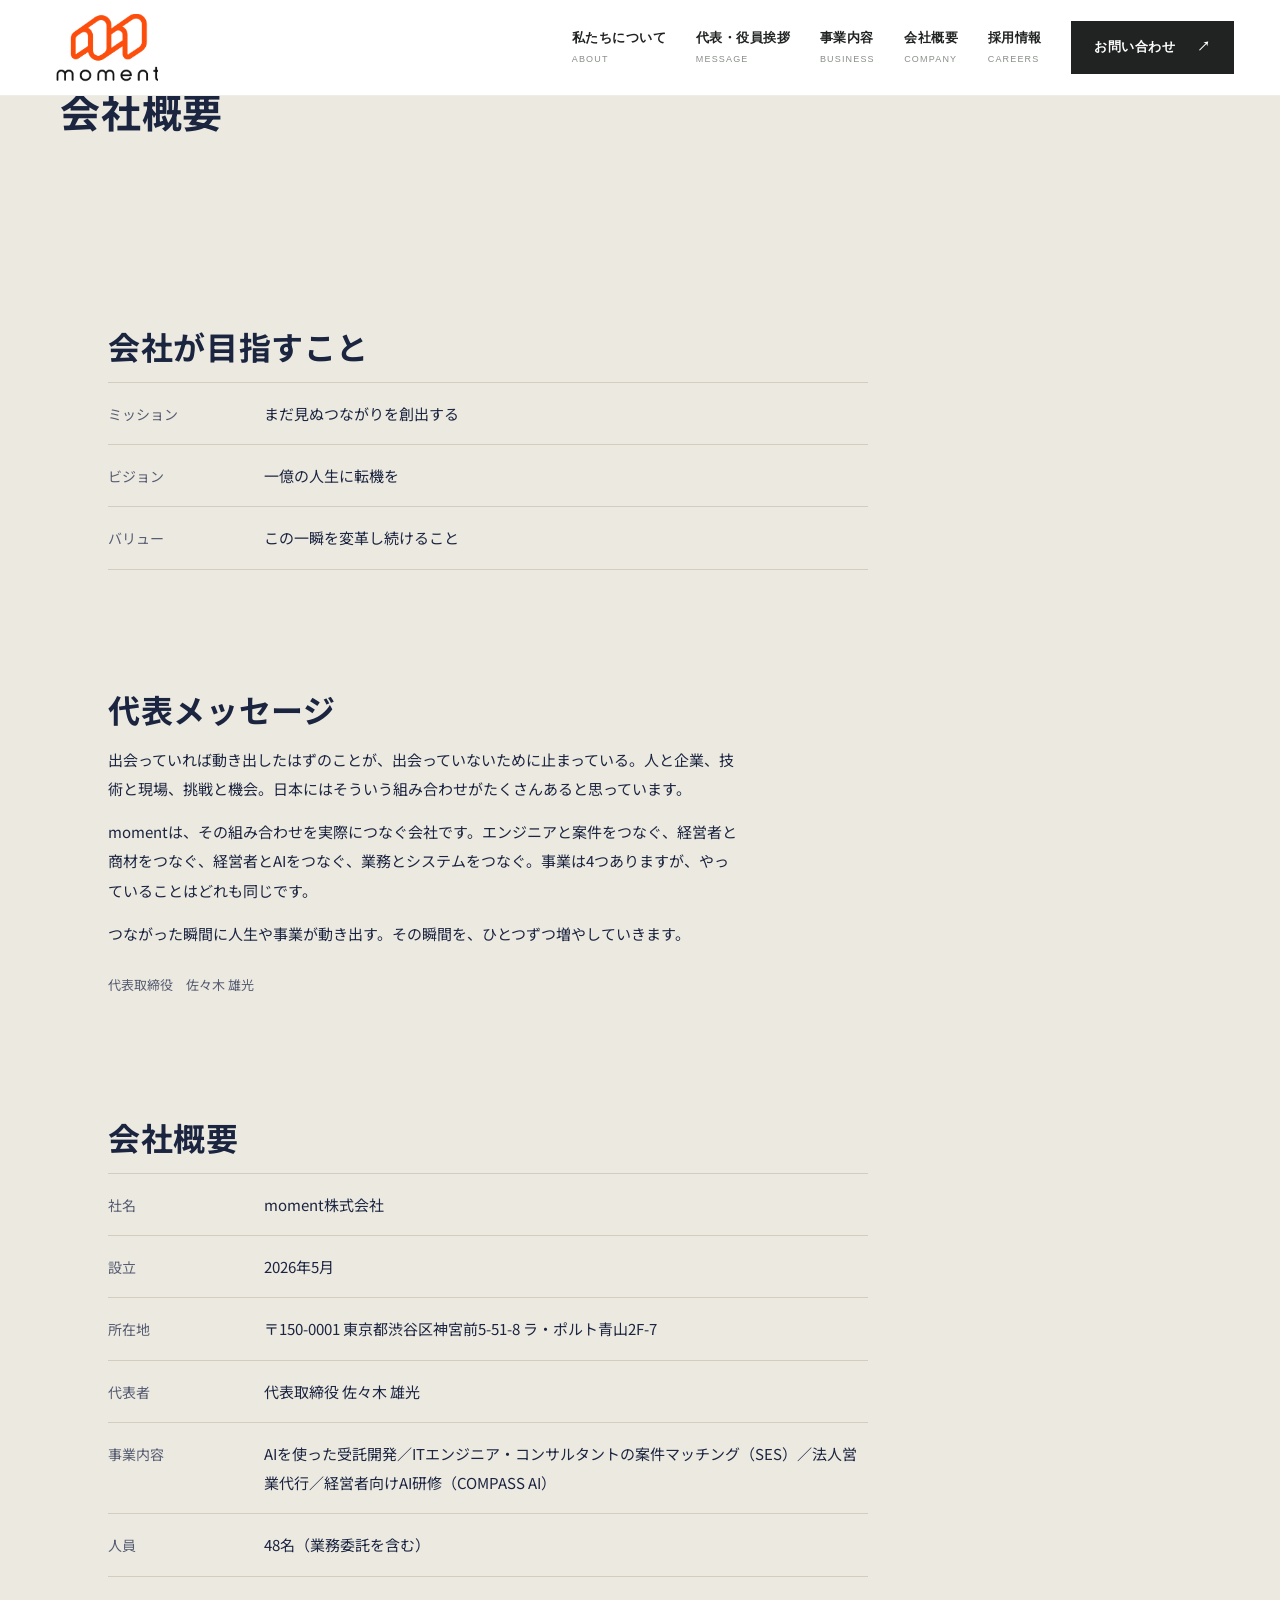
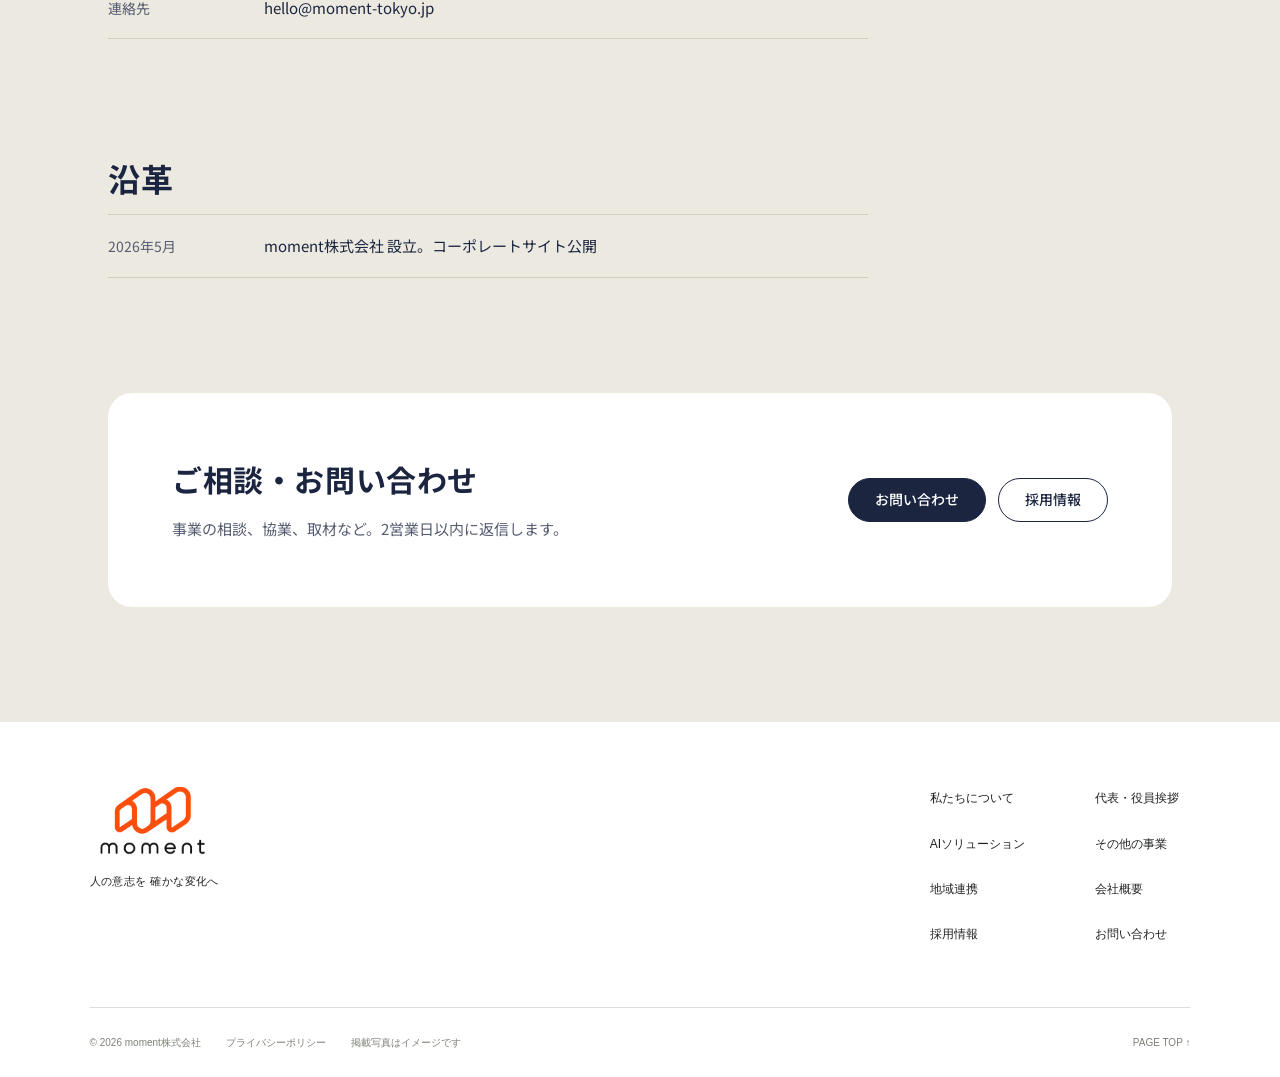
==== commit b4cc2b85: "Redesign corporate site with unified navigation and editorial business presentation" ====
--- a/about.html
+++ b/about.html
@@ -31,30 +31,11 @@
 <script>document.documentElement.className+=" js";</script>
 
 <script type="application/ld+json">{"@context": "https://schema.org", "@graph": [{"@type": "Organization", "@id": "https://moment-tokyo.jp/#organization", "name": "moment株式会社", "alternateName": "moment", "url": "https://moment-tokyo.jp/", "logo": "https://moment-tokyo.jp/moment-logo-transparent.webp", "image": "https://moment-tokyo.jp/assets/img/ogp.png", "email": "hello@moment-tokyo.jp", "foundingDate": "2026-05", "founder": {"@type": "Person", "name": "佐々木 雄光", "jobTitle": "代表取締役"}, "numberOfEmployees": {"@type": "QuantitativeValue", "value": 48}, "address": {"@type": "PostalAddress", "postalCode": "150-0001", "addressCountry": "JP", "addressRegion": "東京都", "addressLocality": "渋谷区", "streetAddress": "神宮前5-51-8 ラ・ポルト青山2F-7"}, "description": "東京・渋谷区神宮前の会社。AIを使った受託開発、ITエンジニア・コンサルタントの案件マッチング（SES）、法人営業代行、経営者向けAI研修（COMPASS AI）の4つの事業を行う。", "knowsAbout": ["AI受託開発", "生成AI", "SES", "ITコンサルタント紹介", "法人営業代行", "AI研修"], "contactPoint": {"@type": "ContactPoint", "contactType": "customer support", "email": "hello@moment-tokyo.jp", "url": "https://moment-tokyo.jp/contact.html", "availableLanguage": "ja"}}, {"@type": "AboutPage", "@id": "https://moment-tokyo.jp/about.html#webpage", "url": "https://moment-tokyo.jp/about.html", "name": "会社概要｜moment株式会社", "inLanguage": "ja", "isPartOf": {"@id": "https://moment-tokyo.jp/#website"}, "about": {"@id": "https://moment-tokyo.jp/#organization"}, "breadcrumb": {"@type": "BreadcrumbList", "itemListElement": [{"@type": "ListItem", "position": 1, "name": "トップ", "item": "https://moment-tokyo.jp/"}, {"@type": "ListItem", "position": 2, "name": "会社概要", "item": "https://moment-tokyo.jp/about.html"}]}}]}</script>
-<link rel="stylesheet" href="/moment-brand.css?v=20261013-alpha"></head>
-<body class="">
+<link rel="stylesheet" href="/moment-brand.css?v=20261013-alpha"><link rel="stylesheet" href="/moment-mega.css?v=20261024"><script src="/moment-mega.js?v=20261024" defer></script></head>
+<body data-mega="inner" class="">
 <div class="ornament ornament--l" aria-hidden="true"></div>
 <div class="ornament ornament--r" aria-hidden="true"></div>
-<header class="site-header">
-  <div class="header-inner">
-    <a class="brand" href="index.html" aria-label="moment株式会社 トップページ">
-      <svg viewBox="0 0 22 22" aria-hidden="true"><path d="M1.5 11h11" stroke="currentColor" stroke-width="2.2" stroke-linecap="round"/><circle cx="16.8" cy="11" r="3.7" fill="currentColor"/></svg>
-      <img src="/moment-logo-transparent.webp" width="554" height="410" alt="moment">
-    </a>
-    <div class="header-actions">
-      <a class="btn btn--ghost" href="careers.html">採用情報</a>
-      <a class="btn btn--solid" href="contact.html">お問い合わせ</a>
-      <button class="menu-btn" type="button" aria-expanded="false" aria-label="メニューを開く" aria-controls="site-nav"><span></span></button>
-    </div>
-    <nav class="site-nav" id="site-nav" aria-label="サイト内">
-      <a href="services.html">事業内容</a>
-      <a href="works.html">実績</a>
-      <a href="about.html">会社概要</a>
-      <a href="news.html">ニュース</a>
-      <a href="careers.html">採用情報</a>
-    </nav>
-  </div>
-</header>
+<header class="mega-header"><a class="mega-brand" href="/" aria-label="moment トップ"><span><img src="/moment-logo-transparent.webp" width="1460" height="1072" alt="moment"></span></a><nav class="mega-nav" id="mega-nav" aria-label="メインナビゲーション"><a href="/#about">私たちについて<small>ABOUT</small></a><a href="/message.html">代表・役員挨拶<small>MESSAGE</small></a><a href="/#services">事業内容<small>BUSINESS</small></a><a href="/#company">会社概要<small>COMPANY</small></a><a href="/#careers">採用情報<small>CAREERS</small></a><a class="mega-contact" href="/contact">お問い合わせ <span>↗</span></a></nav><button class="mega-toggle" aria-controls="mega-nav" aria-expanded="false" aria-label="メニューを開く"><span></span><span></span><small>MENU</small></button></header>
 
 <div class="container page-head">
   <h1>会社概要</h1>
@@ -122,31 +103,7 @@
     </div>
   </div>
 </section>
-<footer class="site-footer">
-  <div class="container footer-inner">
-    <div>
-      <a class="brand" href="index.html">
-        <svg viewBox="0 0 22 22" aria-hidden="true"><path d="M1.5 11h11" stroke="currentColor" stroke-width="2.2" stroke-linecap="round"/><circle cx="16.8" cy="11" r="3.7" fill="currentColor"/></svg>
-        <img src="/moment-logo-transparent.webp" width="554" height="410" alt="moment">
-      </a>
-      <p class="footer-addr">〒150-0001 東京都渋谷区神宮前5-51-8 ラ・ポルト青山2F-7<br><a href="mailto:hello@moment-tokyo.jp">hello@moment-tokyo.jp</a></p>
-    </div>
-    <nav class="footer-nav" aria-label="フッター">
-      <a href="services.html">事業内容</a>
-      <a href="development.html">受託開発</a>
-      <a href="works.html">実績</a>
-      <a href="about.html">会社概要</a>
-      <a href="news.html">ニュース</a>
-      <a href="careers.html">採用情報</a>
-      <a href="contact.html">お問い合わせ</a>
-      <a href="privacy.html">プライバシーポリシー</a>
-    </nav>
-  </div>
-  <div class="container footer-bottom">
-    <span>© 2026 moment株式会社</span>
-    <span>東京都渋谷区神宮前</span>
-  </div>
-</footer>
+<footer class="mega-footer"><div class="mega-footer-top"><div><a class="mega-brand" href="/" aria-label="moment トップ"><span><img src="/moment-logo-transparent.webp" width="1460" height="1072" alt="moment"></span></a><p>人の意志を 確かな変化へ</p></div><nav aria-label="フッター"><a href="/#about">私たちについて</a><a href="/message.html">代表・役員挨拶</a><a href="/solutions">AIソリューション</a><a href="/business">その他の事業</a><a href="/#regional">地域連携</a><a href="/#company">会社概要</a><a href="/#careers">採用情報</a><a href="/contact">お問い合わせ</a></nav></div><div class="mega-footer-bottom"><small>© 2026 moment株式会社</small><a href="/privacy.html">プライバシーポリシー</a><small>掲載写真はイメージです</small><a href="#top">PAGE TOP ↑</a></div></footer>
 <script src="assets/site.js" defer></script>
 </body>
 </html>
--- a/moment-mega.css
+++ b/moment-mega.css
@@ -0,0 +1,17 @@
+:root{--mega-orange:#ed501f;--mega-ink:#202321;--mega-paper:#f5f6f3;--mega-line:#daddd7}html{scroll-behavior:smooth;scroll-padding-top:112px}body{margin:0}body.mega-home{font-family:'Helvetica Neue',Arial,'Hiragino Kaku Gothic ProN','Noto Sans JP',Meiryo,sans-serif;color:var(--mega-ink);background:#fff;font-size:15px;line-height:1.9;-webkit-font-smoothing:antialiased}body.mega-home *{box-sizing:border-box}.mega-home h1,.mega-home h2,.mega-home h3,.mega-home p,.mega-home figure{margin:0}.mega-home a{text-decoration:none;color:inherit}.mega-home button,.mega-home a,.mega-home summary{-webkit-tap-highlight-color:transparent}.mega-home img{display:block;max-width:100%;height:auto}.mega-home em{font-style:normal;color:var(--mega-orange)}.mega-home h2{font-size:clamp(30px,3.2vw,52px);line-height:1.65;letter-spacing:.015em;font-weight:700}.mega-home h3{line-height:1.6}.mega-home a:focus-visible,.mega-header a:focus-visible,.mega-header button:focus-visible{outline:3px solid var(--mega-orange);outline-offset:6px}.mega-skip{position:fixed;top:-100px;left:10px;z-index:999;background:white;padding:12px}.mega-skip:focus{top:10px}
+/* One shared navigation system across the corporate site. */
+body .mega-header{box-sizing:border-box;position:fixed;top:0;left:0;right:0;z-index:1100;height:96px;background:#fff;display:flex;align-items:center;justify-content:space-between;padding:0 3.6%;border-bottom:1px solid #eceee9;box-shadow:none;backdrop-filter:none;font-family:Arial,'Hiragino Kaku Gothic ProN',Meiryo,sans-serif}body .mega-brand{display:block;flex:0 0 auto;width:126px;height:76px;overflow:hidden;padding:0;border:0;background:transparent}body .mega-brand>span{display:block;width:126px;height:76px;overflow:hidden}body .mega-brand img{width:126px!important;height:auto!important;max-width:none!important;object-fit:contain!important;margin:0!important;transform:translateY(-5px)!important;clip-path:none!important}body .mega-nav{position:static;display:flex;align-items:center;gap:clamp(18px,2.3vw,38px);height:auto;background:transparent;padding:0;border:0;box-shadow:none}body .mega-nav>a{font-size:13px;line-height:1.55;font-weight:600;letter-spacing:.04em;text-decoration:none;color:var(--mega-ink);padding:12px 0;display:block;white-space:nowrap}body .mega-nav>a small{display:block;color:#888e87;font-size:9px;letter-spacing:.13em;margin-top:5px;font-weight:400}body .mega-nav>a:hover{color:var(--mega-orange)}body .mega-nav>a.mega-contact{background:var(--mega-ink);color:#fff;padding:16px 23px;display:flex;gap:22px;align-items:center}body .mega-nav>a.mega-contact:hover{background:var(--mega-orange)}body .mega-toggle{display:none}
+.mega-container{width:min(1280px,86%);margin:auto}.mega-section{padding:125px 0}.mega-eyebrow{font-size:11px;font-weight:600;letter-spacing:.18em}.mega-hero{position:relative;padding:160px 0 0;min-height:740px;height:min(880px,100svh);display:grid;grid-template-columns:48% 52%;grid-template-rows:1fr 64px}.mega-hero-copy{position:relative;z-index:1;padding:26px 0 45px 14.5%;align-self:center}.mega-hero h1{font-size:clamp(64px,7.1vw,116px);line-height:1.07;letter-spacing:-.055em;font-weight:650;margin:30px -80px 30px 0;white-space:nowrap}.hero-jp{font-size:24px;font-weight:600;line-height:1.8;letter-spacing:.1em}.mega-hero-photo{margin-right:5%;position:relative;overflow:hidden}.mega-hero-photo>img{width:100%;height:100%;object-fit:cover;object-position:68% center;animation:hero-image 1.5s ease-out both}.hero-photo-caption{position:absolute;bottom:24px;left:28px;right:28px;display:flex;justify-content:space-between;color:white;font-size:9px;letter-spacing:.18em;text-shadow:0 1px 5px #000}.mega-scroll{display:inline-flex;gap:27px;align-items:center;margin-top:30px;font-size:9px;letter-spacing:.1em}.mega-scroll span{display:grid;place-items:center;border:1px solid #d8dcd6;border-radius:50%;width:33px;height:33px;font-size:15px}.mega-hero-note{grid-column:1/3;align-self:center;font-size:11px;letter-spacing:.15em;text-align:right;padding-right:5%}.mega-hero-copy{animation:hero-copy 1s ease-out both}.mega-quick{width:86%;max-width:1280px;margin:40px auto 0;display:grid;grid-template-columns:repeat(3,1fr);border-top:1px solid var(--mega-line);border-bottom:1px solid var(--mega-line)}.mega-quick a{padding:25px 26px;position:relative;font-size:15px;font-weight:600;border-right:1px solid var(--mega-line)}.mega-quick a:first-child{padding-left:0}.mega-quick a:last-child{border-right:0}.mega-quick small{display:block;font-size:9px;letter-spacing:.14em;font-weight:400;color:#81877e;margin-bottom:5px}.mega-quick span{position:absolute;right:25px;top:40px;font-size:20px;color:var(--mega-orange)}.mega-quick a:hover{color:var(--mega-orange)}.mega-section-label{display:flex;gap:30px;align-items:baseline;margin-bottom:46px}.mega-section-label>span{color:var(--mega-orange);font-size:12px}.mega-section-label>p{font-size:15px;letter-spacing:.12em;font-weight:600}.mega-section-label small{display:block;font-size:11px;letter-spacing:.05em;font-weight:400;margin-top:7px;color:#777e75}.mega-about-grid{display:grid;grid-template-columns:1fr 1fr;gap:11%;align-items:center}.mega-about-grid>div>p{margin-top:27px;line-height:2.3;font-size:15px}.mega-about-grid figure{position:relative;align-self:stretch;min-height:500px}.mega-about-grid figure img{width:100%;height:100%;object-fit:cover}.mega-about-grid figcaption{position:absolute;bottom:22px;left:24px;color:white;letter-spacing:.18em;font-size:10px;text-shadow:0 1px 4px #000}.mega-link{display:flex;align-items:center;justify-content:space-between;padding:21px 0;border-bottom:1px solid #aeb4ac;font-size:14px;font-weight:600;margin-top:30px;max-width:310px}.mega-link span{font-size:24px;color:var(--mega-orange);transition:transform .25s}.mega-link:hover span{transform:translate(4px,-4px)}.mega-values{display:grid;grid-template-columns:1fr 1fr;gap:8%;margin-top:75px}.mega-values>div{padding-top:30px;border-top:1px solid var(--mega-line)}.mega-values span{font-size:10px;letter-spacing:.15em;color:var(--mega-orange)}.mega-values h3{font-size:22px;margin-top:18px}.mega-values p{font-size:14px;line-height:2.1;color:#656b62;margin-top:14px}.mega-business{background:var(--mega-paper)}.mega-heading{display:grid;grid-template-columns:34% 1fr;gap:4%;margin-bottom:66px}.mega-heading .mega-section-label{margin-top:12px}.mega-heading>div>p:not(.mega-eyebrow){margin-top:24px;line-height:2.2;color:#676d64;font-size:14px}.mega-category{display:flex;align-items:end;justify-content:space-between;gap:25px;margin:65px 0 30px;padding-bottom:22px;border-bottom:1px solid #b7bdb3}.mega-category h3{font-size:24px;font-weight:600}.mega-category a{font-size:12px;white-space:nowrap}.mega-category a span{margin-left:18px;color:var(--mega-orange)}.mega-services{display:grid;grid-template-columns:repeat(3,1fr);gap:48px 30px}.mega-service a{display:block}.mega-service figure{position:relative;overflow:hidden;aspect-ratio:1.6}.mega-service figure img{width:100%;height:100%;object-fit:cover;transition:transform .7s}.mega-service figure>span{position:absolute;bottom:0;left:0;background:white;padding:8px 17px;color:var(--mega-orange);font-size:11px}.mega-service a>div{padding:22px 0}.mega-service .service-purpose{font-size:11px;color:#777d73;letter-spacing:.025em}.mega-service h3{font-size:25px;display:flex;justify-content:space-between;align-items:center;margin:9px 0 14px}.mega-service h3 span,.mega-other h3 span{font-size:20px;font-weight:400;color:var(--mega-orange)}.mega-service h3+p{font-size:13px;line-height:2;color:#62695e}.mega-more{display:block;font-size:11px;font-weight:600;margin-top:23px;border-bottom:1px solid #c9cec4;padding-bottom:14px}.mega-service a:hover figure img,.mega-other:hover img{transform:scale(1.035)}.mega-service a:hover h3{color:var(--mega-orange)}.mega-category .mega-eyebrow{font-size:9px;color:#80867c;margin-bottom:10px}.mega-others{display:grid;grid-template-columns:repeat(3,1fr);gap:30px}.mega-other figure{aspect-ratio:1.6;overflow:hidden;background:white}.mega-other img{width:100%;height:100%;object-fit:cover;transition:transform .7s}.mega-other .contain img{object-fit:contain}.mega-other>p{font-size:9px;letter-spacing:.13em;color:#7e8578;margin:25px 0 10px}.mega-other h3{display:flex;justify-content:space-between;gap:10px;font-size:21px}.mega-other>div{font-size:13px;line-height:2;color:#636a5d;margin-top:16px}.mega-approach{background:#242923;color:#fff}.mega-approach .mega-section-label small{color:#a6aea0}.mega-steps{display:grid;grid-template-columns:repeat(3,1fr);gap:45px}.mega-steps article{border-top:1px solid #5e6658;padding-top:25px}.mega-steps article>span{font-size:12px;color:#ff8256}.mega-steps h3{font-size:20px;margin:26px 0 20px}.mega-steps p{font-size:14px;line-height:2.1;color:#b9c0b3}.mega-partners{display:grid;grid-template-columns:1fr 1fr;gap:6%}.mega-partners article{border-top:1px solid var(--mega-line);padding:30px 0}.mega-partners article>p{font-size:12px;color:#7e8578}.mega-partners article>p:first-child{font-size:10px;letter-spacing:.14em}.mega-partners img{width:70%;height:105px;object-fit:contain;margin:37px 0 33px;object-position:left center}.mega-partners h3{font-size:23px;margin-bottom:10px}.mega-partners .mega-link{margin-top:5px;font-size:12px;border:0;padding-bottom:0}.mega-careers{display:grid;grid-template-columns:1fr 1fr;background:#f1f3ef}.mega-careers>img{width:100%;height:100%;object-fit:cover}.mega-careers-copy{padding:75px 12%}.mega-careers h2{margin:25px 0;font-size:40px}.mega-careers-copy>p:not(.mega-eyebrow){font-size:14px;line-height:2.15}.mega-careers details{border-bottom:1px solid #c3cabb;padding:21px 0;font-size:14px}.mega-careers details:first-of-type{margin-top:22px}.mega-careers summary{display:flex;justify-content:space-between;cursor:pointer;list-style:none;font-weight:600}.mega-careers summary::-webkit-details-marker{display:none}.mega-careers details p{font-size:13px;margin-top:15px;color:#616a59}.mega-careers-copy>small{display:block;font-size:10px;color:#7a8373;margin-top:18px}.mega-company-grid{display:grid;grid-template-columns:1fr 1fr;gap:10%}.mega-company h2{font-size:31px}.mega-company dl{margin:0}.mega-company dl>div{display:grid;grid-template-columns:25% 75%;border-bottom:1px solid var(--mega-line);padding:25px 0;font-size:13px}.mega-company dl>div:first-child{border-top:1px solid var(--mega-line)}.mega-company dt{font-weight:600}.mega-company dd{margin:0;color:#60665b;line-height:2}.mega-belief{padding:55px 7% 85px}.mega-belief p{font-size:clamp(26px,5.8vw,92px);line-height:1.25;letter-spacing:-.04em;font-weight:700}.mega-inquiry{padding:70px 7%;background:var(--mega-orange);display:flex;align-items:center;justify-content:space-between;gap:45px;color:white}.mega-inquiry h2{font-size:36px;margin:16px 0}.mega-inquiry>div>p:last-child{font-size:14px;line-height:2}.mega-inquiry>a{display:flex;justify-content:space-between;gap:90px;align-items:center;border:1px solid #ffffff90;padding:25px 35px;font-size:15px;transition:background .2s}.mega-inquiry>a span{font-size:30px}.mega-inquiry>a:hover{background:white;color:var(--mega-orange)}body .mega-footer{box-sizing:border-box;background:#fff;color:#202321;padding:65px 7% 25px;font-family:Arial,'Hiragino Kaku Gothic ProN',Meiryo,sans-serif;width:100%;border:0}body .mega-footer a{color:inherit;text-decoration:none;font-size:12px}body .mega-footer-top{display:flex;justify-content:space-between;gap:50px;padding-bottom:60px}body .mega-footer-top>div>p{font-size:11px;letter-spacing:.04em;margin-top:15px}body .mega-footer nav{display:grid;grid-template-columns:repeat(2,1fr);gap:22px 70px}body .mega-footer-bottom{display:flex;gap:25px;align-items:center;border-top:1px solid #dedfd9;padding-top:25px}body .mega-footer-bottom small,body .mega-footer-bottom a{font-size:10px;color:#7b8175}body .mega-footer-bottom a:last-child{margin-left:auto}.mega-ready [data-reveal]{opacity:0;transform:translateY(28px);transition:opacity .85s,transform .85s cubic-bezier(.2,.65,.3,1)}.mega-ready [data-reveal].seen{opacity:1;transform:none}@keyframes hero-copy{from{opacity:0;transform:translateY(25px)}to{opacity:1;transform:none}}@keyframes hero-image{from{opacity:.3;transform:scale(1.05)}to{opacity:1;transform:scale(1)}}
+/* Apply the same editorial hierarchy to existing service and leadership pages. */
+body[data-mega=inner]{padding-top:0}body[data-mega=inner] .detail-hero{background:#f2f4ef;border-bottom:1px solid #dbe0d6;padding:164px 0 72px}body[data-mega=inner] .detail-hero h1{font-size:clamp(32px,4.6vw,64px);letter-spacing:.02em}body[data-mega=inner] .detail-index{background:white;position:relative;border-top:1px solid #ccd2c7;border-bottom:1px solid #ccd2c7;margin:45px 0}body[data-mega=inner] .detail-content .offering{padding:80px 0;gap:8%;border-bottom:1px solid #dce0d7}body[data-mega=inner] .offering-copy h3{font-size:42px}body[data-mega=inner] .offering-price{border-left:3px solid var(--mega-orange);background:#f4f5f1;padding:22px 26px}body[data-mega=inner] .offering-visual img{border-radius:0}body[data-mega=inner] .detail-contact{background:#f5f6f2;padding:65px 6%;margin-top:50px;margin-bottom:60px}body[data-mega=inner] .mega-header~main:not(#main){margin-top:145px}body[data-mega=inner] .mega-header~main .intro{background:none}body[data-mega=inner] .message-hero{padding-top:160px}body[data-mega=inner] .mega-footer .mega-brand img{filter:none}body[data-mega=inner] .mega-footer nav a{font-size:12px}
+@media(min-width:1500px){.mega-hero-copy{padding-left:max(14.5%,calc((100vw - 1280px)/2))}}
+@media(max-width:1100px){body .mega-nav{gap:17px}body .mega-nav>a{font-size:11px}body .mega-nav>a.mega-contact{padding:14px}.mega-services{gap:35px 22px}.mega-hero{height:760px;min-height:0}.mega-careers-copy{padding:60px 9%}.mega-steps{gap:25px}.mega-steps h3{font-size:18px}}
+@media(max-width:900px){body .mega-header{height:78px;padding:0 6%}body .mega-brand,body .mega-brand>span{width:105px;height:63px}body .mega-brand img{width:105px!important;transform:translateY(-4px)!important}body .mega-toggle{display:flex;flex-direction:column;justify-content:center;align-items:center;gap:6px;width:48px;height:52px;border:0;background:none;color:#242923;padding:0;cursor:pointer}body .mega-toggle>span{width:25px;height:1px;background:currentColor;transition:transform .25s}body .mega-toggle small{font-size:8px;letter-spacing:.12em}body .mega-toggle[aria-expanded=true]>span:first-child{transform:translateY(3.5px) rotate(45deg)}body .mega-toggle[aria-expanded=true]>span:nth-child(2){transform:translateY(-3.5px) rotate(-45deg)}body .mega-nav{position:fixed;top:78px;bottom:0;left:0;right:0;background:#fff;overflow:auto;display:none;padding:30px 7% 70px;height:calc(100dvh - 78px);box-sizing:border-box}body .mega-nav.is-open{display:block}body .mega-nav>a{padding:23px 0;border-bottom:1px solid #e1e5dc;font-size:18px;display:flex;align-items:center;justify-content:space-between}body .mega-nav>a small{font-size:10px;margin:0}body .mega-nav>a.mega-contact{margin-top:30px;padding:22px}.mega-hero{padding-top:117px;height:auto;grid-template-columns:1fr;grid-template-rows:auto auto auto}.mega-hero-copy{padding:20px 7% 30px}.mega-hero h1{font-size:clamp(62px,12vw,100px);margin:26px 0;white-space:normal}.hero-jp{font-size:20px}.mega-hero-photo{height:460px;margin:0 0 0 18%}.mega-hero-note{grid-column:auto;font-size:9px;padding:20px 7%;text-align:left}.mega-scroll{position:absolute;bottom:45px;right:7%;font-size:8px}.mega-quick{margin-top:20px}.mega-quick a{font-size:12px;padding:20px 14px}.mega-quick span{right:8px;top:40px;font-size:16px}.mega-quick small{font-size:8px}.mega-section{padding:85px 0}.mega-about-grid{gap:7%}.mega-about-grid h2{font-size:30px}.mega-about-grid figure{min-height:440px}.mega-about-grid>div>p{font-size:13px}.mega-heading{grid-template-columns:1fr;margin-bottom:45px}.mega-section-label{margin-bottom:28px;gap:20px}.mega-heading .mega-section-label{margin:0 0 15px}.mega-services{grid-template-columns:1fr 1fr}.mega-others{grid-template-columns:1fr 1fr}.mega-other h3{font-size:20px}.mega-careers{grid-template-columns:1fr}.mega-careers>img{height:420px}.mega-careers-copy{padding:55px 7%}.mega-company-grid{gap:6%}.mega-company h2{font-size:27px}.mega-company dl>div{grid-template-columns:27% 73%;font-size:12px}.mega-inquiry h2{font-size:28px}.mega-inquiry>a{gap:40px;padding:25px}body .mega-footer nav{gap:22px 35px}body[data-mega=inner] .detail-hero{padding-top:125px}body[data-mega=inner] .detail-content .offering{gap:5%;padding:55px 0}}
+@media(max-width:600px){html{scroll-padding-top:98px}.mega-container{width:86%}.mega-hero-photo{height:320px;margin-left:12%}.mega-hero h1{font-size:16vw;letter-spacing:-.045em}.mega-hero .mega-eyebrow{font-size:8px}.hero-jp{font-size:17px}.mega-scroll{bottom:35px;max-width:145px;gap:10px}.mega-hero-copy{padding-top:5px}.mega-quick{display:block;margin-top:12px}.mega-quick a,.mega-quick a:first-child{display:block;padding:18px 0;border:0;border-bottom:1px solid #e1e5da;font-size:14px}.mega-quick a:last-child{border:0}.mega-quick small{display:inline-block;width:106px;margin:0;font-size:8px}.mega-quick span{top:18px;right:0}.mega-section{padding:70px 0}.mega-section-label{margin-bottom:30px}.mega-section-label>p{font-size:12px}.mega-section-label small{font-size:10px}.mega-home h2{font-size:29px;line-height:1.7}.mega-about-grid{display:flex;flex-direction:column;gap:38px}.mega-about-grid h2{font-size:34px}.mega-about-grid>div>p{font-size:14px;line-height:2.2}.mega-about-grid figure{min-height:0;height:370px;width:100%}.mega-values{grid-template-columns:1fr;gap:30px;margin-top:40px}.mega-values h3{font-size:20px}.mega-heading{gap:14px}.mega-heading>div>p:not(.mega-eyebrow){font-size:13px}.mega-category{display:block;margin-top:45px;padding-bottom:18px}.mega-category h3{font-size:22px}.mega-category>a{display:block;margin-top:13px;font-size:11px}.mega-services{grid-template-columns:1fr;gap:22px}.mega-service figure{aspect-ratio:1.7}.mega-service h3{font-size:26px}.mega-service h3+p{font-size:14px}.mega-service a>div{padding-top:20px}.mega-more{margin-top:18px}.mega-others{grid-template-columns:1fr;gap:38px}.mega-other h3{font-size:24px}.mega-other>div{font-size:14px}.mega-other>p{margin-top:20px}.mega-steps{grid-template-columns:1fr;gap:35px}.mega-steps h3{font-size:21px;margin:15px 0}.mega-partners{grid-template-columns:1fr;gap:20px}.mega-partners img{width:80%;height:95px;margin:28px 0}.mega-careers>img{height:300px}.mega-careers h2{font-size:33px}.mega-company-grid{grid-template-columns:1fr;gap:42px}.mega-company h2{font-size:28px}.mega-company dl>div{font-size:13px;padding:20px 0}.mega-belief{padding:15px 7% 55px}.mega-belief p{font-size:6.5vw}.mega-inquiry{display:block;padding:50px 7%}.mega-inquiry h2{font-size:26px}.mega-inquiry>a{margin-top:30px;padding:22px;font-size:14px}body .mega-footer{padding:45px 7% 25px}body .mega-footer-top{display:block;padding-bottom:35px}body .mega-footer nav{margin-top:35px;gap:22px 25px}body .mega-footer-bottom{flex-wrap:wrap;gap:15px}body .mega-footer-bottom small,body .mega-footer-bottom a{font-size:9px}body .mega-footer-bottom a:last-child{margin-left:0}body[data-mega=inner] .detail-content .offering-copy h3{font-size:32px}body[data-mega=inner] .detail-hero h1{font-size:32px}body[data-mega=inner] .detail-content .offering{padding:40px 0}body[data-mega=inner] .mega-header~main:not(#main){margin-top:110px}body[data-mega=inner] .mega-footer nav{display:grid}body[data-mega=inner] .mega-footer-top{display:block}}
+@media(prefers-reduced-motion:reduce){html{scroll-behavior:auto}.mega-ready [data-reveal]{opacity:1;transform:none;transition:none}.mega-hero-copy,.mega-hero-photo>img{animation:none}.mega-home *{transition:none!important}}
+/* Crop only the original logo's tagline in navigation, without redrawing the mark. */
+body .mega-brand,body .mega-brand>span{height:69px}
+@media(max-width:900px){body .mega-brand,body .mega-brand>span{height:57px}}
+body .mega-header{margin:0;width:100%;max-width:none;inset:0 0 auto}
+body .mega-header .mega-toggle{border-radius:0;box-shadow:none;min-width:0}
+@media(max-width:600px){body[data-mega=inner] .representative-intro h2{font-size:26px;line-height:1.65;text-wrap:balance}body[data-mega=inner] .message-hero h1{font-size:30px;text-wrap:balance}}
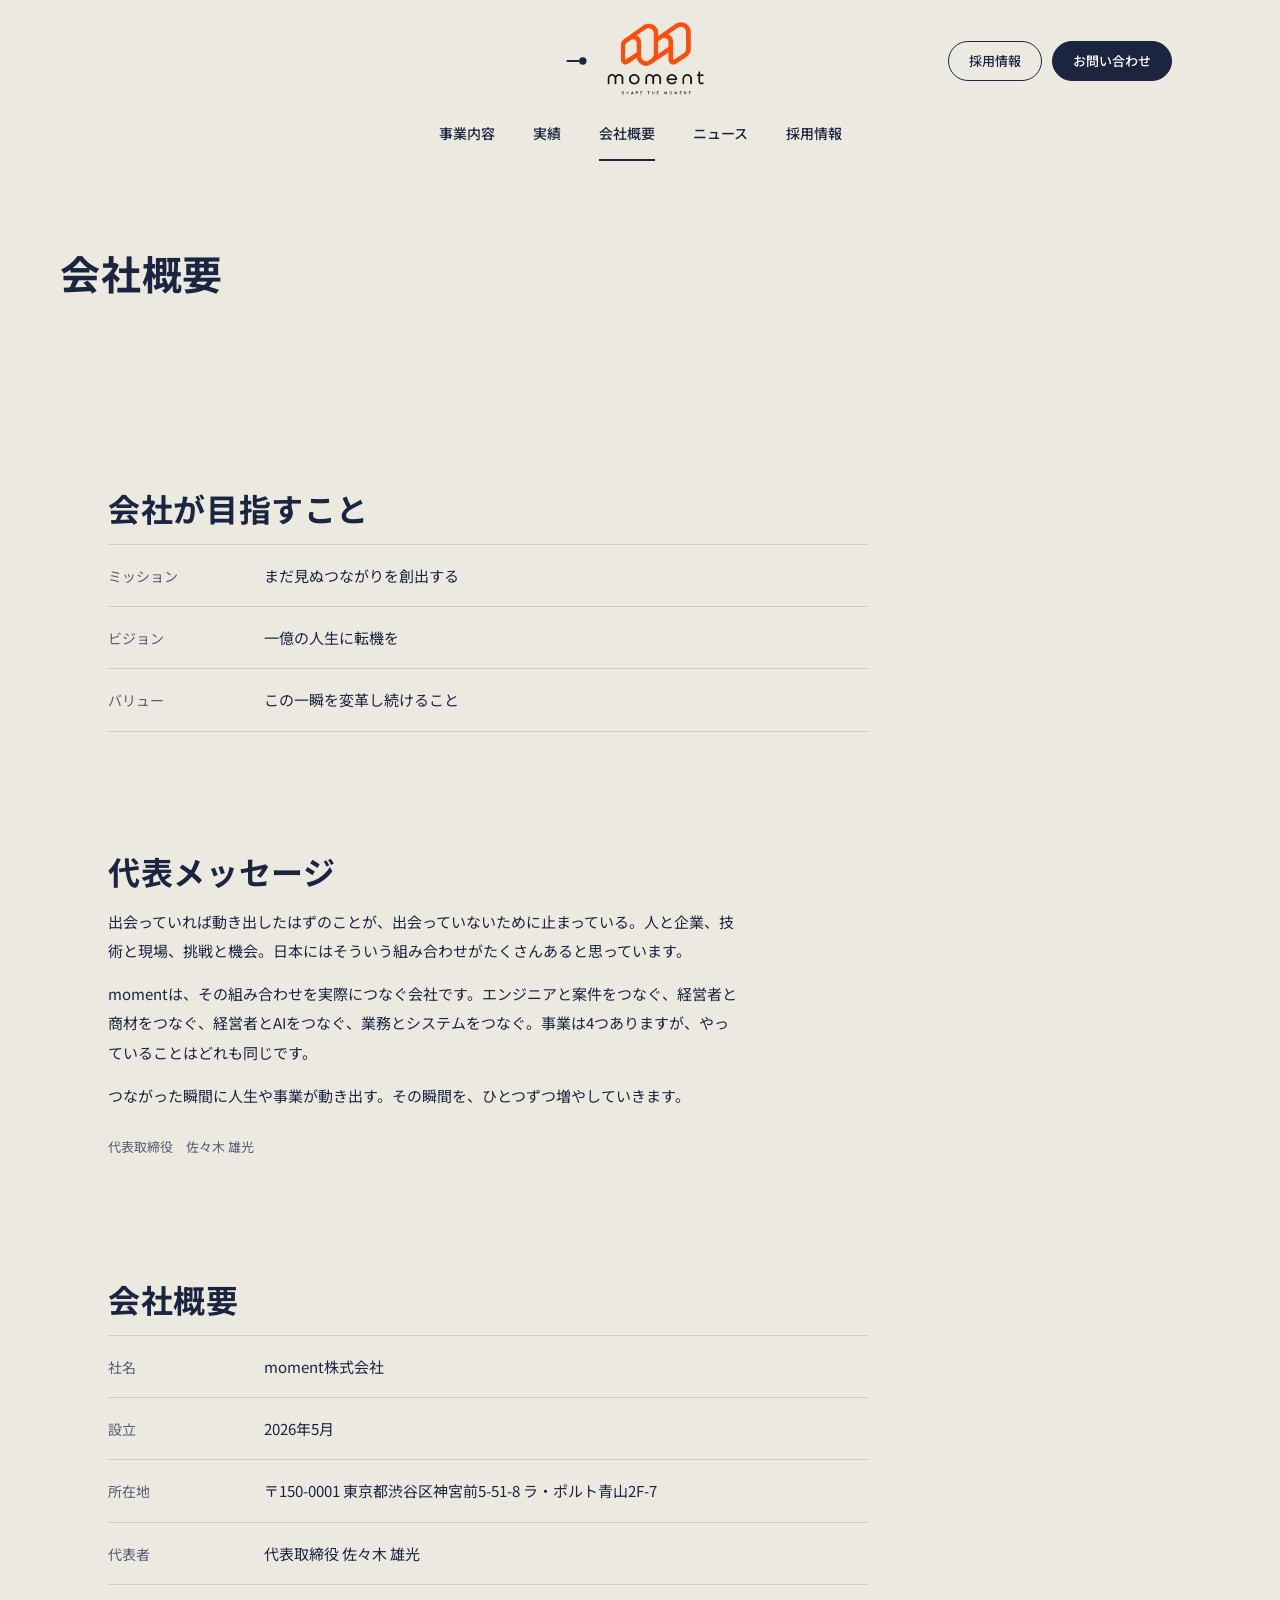
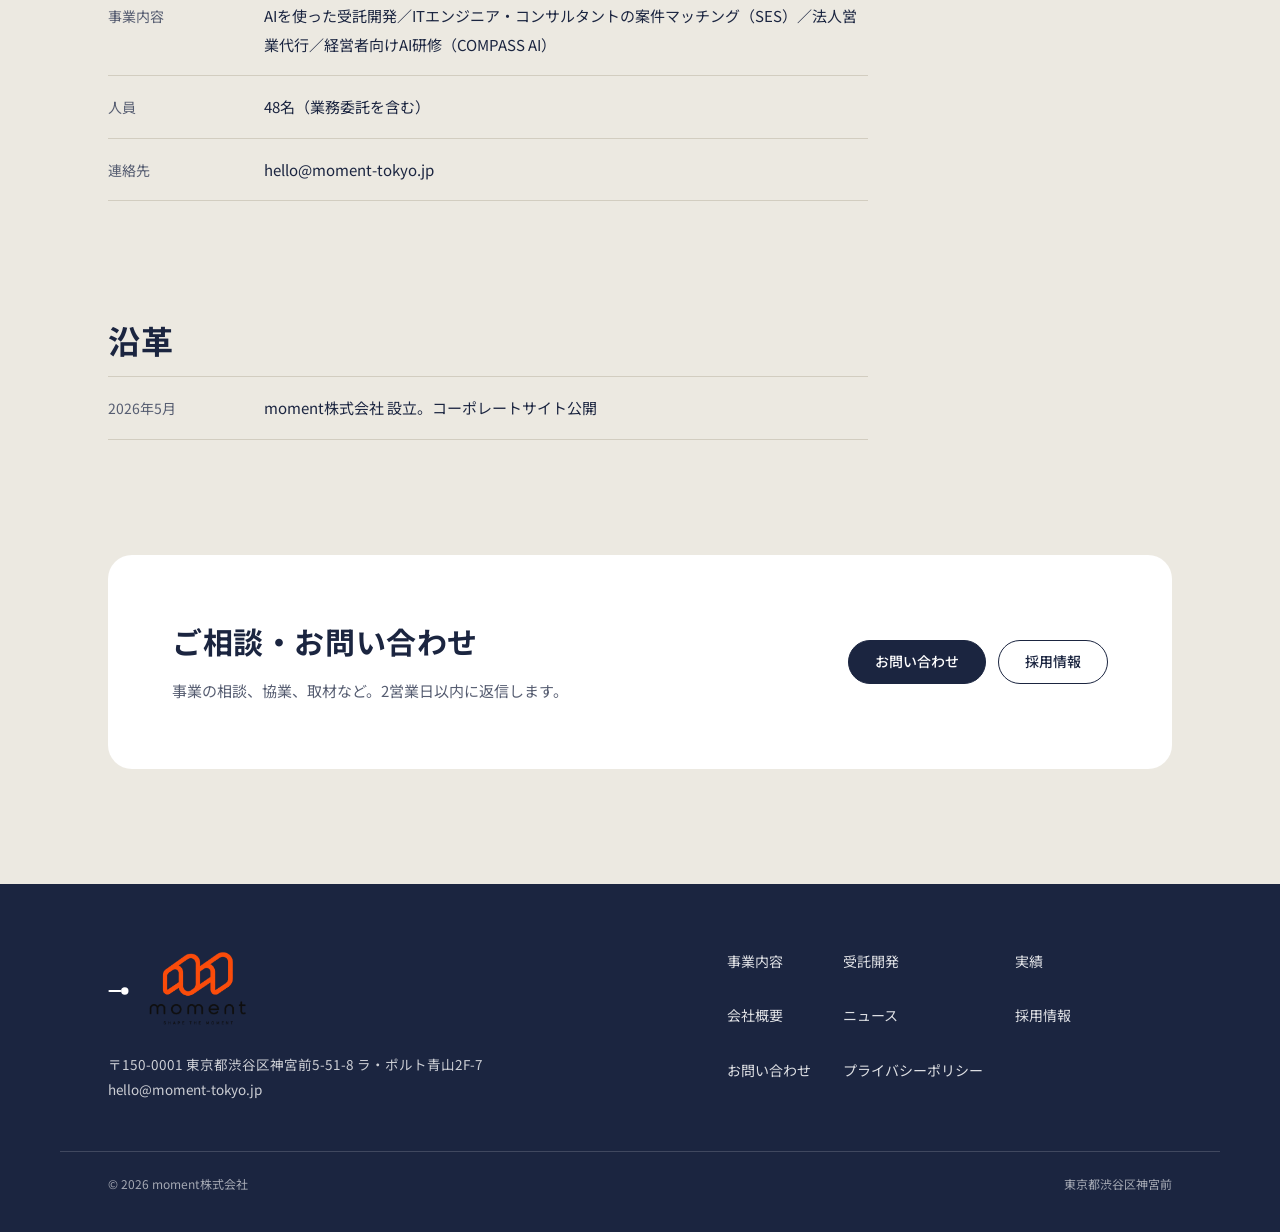
==== commit 50a48bf1: "Revert October 24 corporate redesign and restore previous website" ====
--- a/about.html
+++ b/about.html
@@ -31,11 +31,30 @@
 <script>document.documentElement.className+=" js";</script>
 
 <script type="application/ld+json">{"@context": "https://schema.org", "@graph": [{"@type": "Organization", "@id": "https://moment-tokyo.jp/#organization", "name": "moment株式会社", "alternateName": "moment", "url": "https://moment-tokyo.jp/", "logo": "https://moment-tokyo.jp/moment-logo-transparent.webp", "image": "https://moment-tokyo.jp/assets/img/ogp.png", "email": "hello@moment-tokyo.jp", "foundingDate": "2026-05", "founder": {"@type": "Person", "name": "佐々木 雄光", "jobTitle": "代表取締役"}, "numberOfEmployees": {"@type": "QuantitativeValue", "value": 48}, "address": {"@type": "PostalAddress", "postalCode": "150-0001", "addressCountry": "JP", "addressRegion": "東京都", "addressLocality": "渋谷区", "streetAddress": "神宮前5-51-8 ラ・ポルト青山2F-7"}, "description": "東京・渋谷区神宮前の会社。AIを使った受託開発、ITエンジニア・コンサルタントの案件マッチング（SES）、法人営業代行、経営者向けAI研修（COMPASS AI）の4つの事業を行う。", "knowsAbout": ["AI受託開発", "生成AI", "SES", "ITコンサルタント紹介", "法人営業代行", "AI研修"], "contactPoint": {"@type": "ContactPoint", "contactType": "customer support", "email": "hello@moment-tokyo.jp", "url": "https://moment-tokyo.jp/contact.html", "availableLanguage": "ja"}}, {"@type": "AboutPage", "@id": "https://moment-tokyo.jp/about.html#webpage", "url": "https://moment-tokyo.jp/about.html", "name": "会社概要｜moment株式会社", "inLanguage": "ja", "isPartOf": {"@id": "https://moment-tokyo.jp/#website"}, "about": {"@id": "https://moment-tokyo.jp/#organization"}, "breadcrumb": {"@type": "BreadcrumbList", "itemListElement": [{"@type": "ListItem", "position": 1, "name": "トップ", "item": "https://moment-tokyo.jp/"}, {"@type": "ListItem", "position": 2, "name": "会社概要", "item": "https://moment-tokyo.jp/about.html"}]}}]}</script>
-<link rel="stylesheet" href="/moment-brand.css?v=20261013-alpha"><link rel="stylesheet" href="/moment-mega.css?v=20261024"><script src="/moment-mega.js?v=20261024" defer></script></head>
-<body data-mega="inner" class="">
+<link rel="stylesheet" href="/moment-brand.css?v=20261013-alpha"></head>
+<body class="">
 <div class="ornament ornament--l" aria-hidden="true"></div>
 <div class="ornament ornament--r" aria-hidden="true"></div>
-<header class="mega-header"><a class="mega-brand" href="/" aria-label="moment トップ"><span><img src="/moment-logo-transparent.webp" width="1460" height="1072" alt="moment"></span></a><nav class="mega-nav" id="mega-nav" aria-label="メインナビゲーション"><a href="/#about">私たちについて<small>ABOUT</small></a><a href="/message.html">代表・役員挨拶<small>MESSAGE</small></a><a href="/#services">事業内容<small>BUSINESS</small></a><a href="/#company">会社概要<small>COMPANY</small></a><a href="/#careers">採用情報<small>CAREERS</small></a><a class="mega-contact" href="/contact">お問い合わせ <span>↗</span></a></nav><button class="mega-toggle" aria-controls="mega-nav" aria-expanded="false" aria-label="メニューを開く"><span></span><span></span><small>MENU</small></button></header>
+<header class="site-header">
+  <div class="header-inner">
+    <a class="brand" href="index.html" aria-label="moment株式会社 トップページ">
+      <svg viewBox="0 0 22 22" aria-hidden="true"><path d="M1.5 11h11" stroke="currentColor" stroke-width="2.2" stroke-linecap="round"/><circle cx="16.8" cy="11" r="3.7" fill="currentColor"/></svg>
+      <img src="/moment-logo-transparent.webp" width="554" height="410" alt="moment">
+    </a>
+    <div class="header-actions">
+      <a class="btn btn--ghost" href="careers.html">採用情報</a>
+      <a class="btn btn--solid" href="contact.html">お問い合わせ</a>
+      <button class="menu-btn" type="button" aria-expanded="false" aria-label="メニューを開く" aria-controls="site-nav"><span></span></button>
+    </div>
+    <nav class="site-nav" id="site-nav" aria-label="サイト内">
+      <a href="services.html">事業内容</a>
+      <a href="works.html">実績</a>
+      <a href="about.html">会社概要</a>
+      <a href="news.html">ニュース</a>
+      <a href="careers.html">採用情報</a>
+    </nav>
+  </div>
+</header>
 
 <div class="container page-head">
   <h1>会社概要</h1>
@@ -103,7 +122,31 @@
     </div>
   </div>
 </section>
-<footer class="mega-footer"><div class="mega-footer-top"><div><a class="mega-brand" href="/" aria-label="moment トップ"><span><img src="/moment-logo-transparent.webp" width="1460" height="1072" alt="moment"></span></a><p>人の意志を 確かな変化へ</p></div><nav aria-label="フッター"><a href="/#about">私たちについて</a><a href="/message.html">代表・役員挨拶</a><a href="/solutions">AIソリューション</a><a href="/business">その他の事業</a><a href="/#regional">地域連携</a><a href="/#company">会社概要</a><a href="/#careers">採用情報</a><a href="/contact">お問い合わせ</a></nav></div><div class="mega-footer-bottom"><small>© 2026 moment株式会社</small><a href="/privacy.html">プライバシーポリシー</a><small>掲載写真はイメージです</small><a href="#top">PAGE TOP ↑</a></div></footer>
+<footer class="site-footer">
+  <div class="container footer-inner">
+    <div>
+      <a class="brand" href="index.html">
+        <svg viewBox="0 0 22 22" aria-hidden="true"><path d="M1.5 11h11" stroke="currentColor" stroke-width="2.2" stroke-linecap="round"/><circle cx="16.8" cy="11" r="3.7" fill="currentColor"/></svg>
+        <img src="/moment-logo-transparent.webp" width="554" height="410" alt="moment">
+      </a>
+      <p class="footer-addr">〒150-0001 東京都渋谷区神宮前5-51-8 ラ・ポルト青山2F-7<br><a href="mailto:hello@moment-tokyo.jp">hello@moment-tokyo.jp</a></p>
+    </div>
+    <nav class="footer-nav" aria-label="フッター">
+      <a href="services.html">事業内容</a>
+      <a href="development.html">受託開発</a>
+      <a href="works.html">実績</a>
+      <a href="about.html">会社概要</a>
+      <a href="news.html">ニュース</a>
+      <a href="careers.html">採用情報</a>
+      <a href="contact.html">お問い合わせ</a>
+      <a href="privacy.html">プライバシーポリシー</a>
+    </nav>
+  </div>
+  <div class="container footer-bottom">
+    <span>© 2026 moment株式会社</span>
+    <span>東京都渋谷区神宮前</span>
+  </div>
+</footer>
 <script src="assets/site.js" defer></script>
 </body>
 </html>
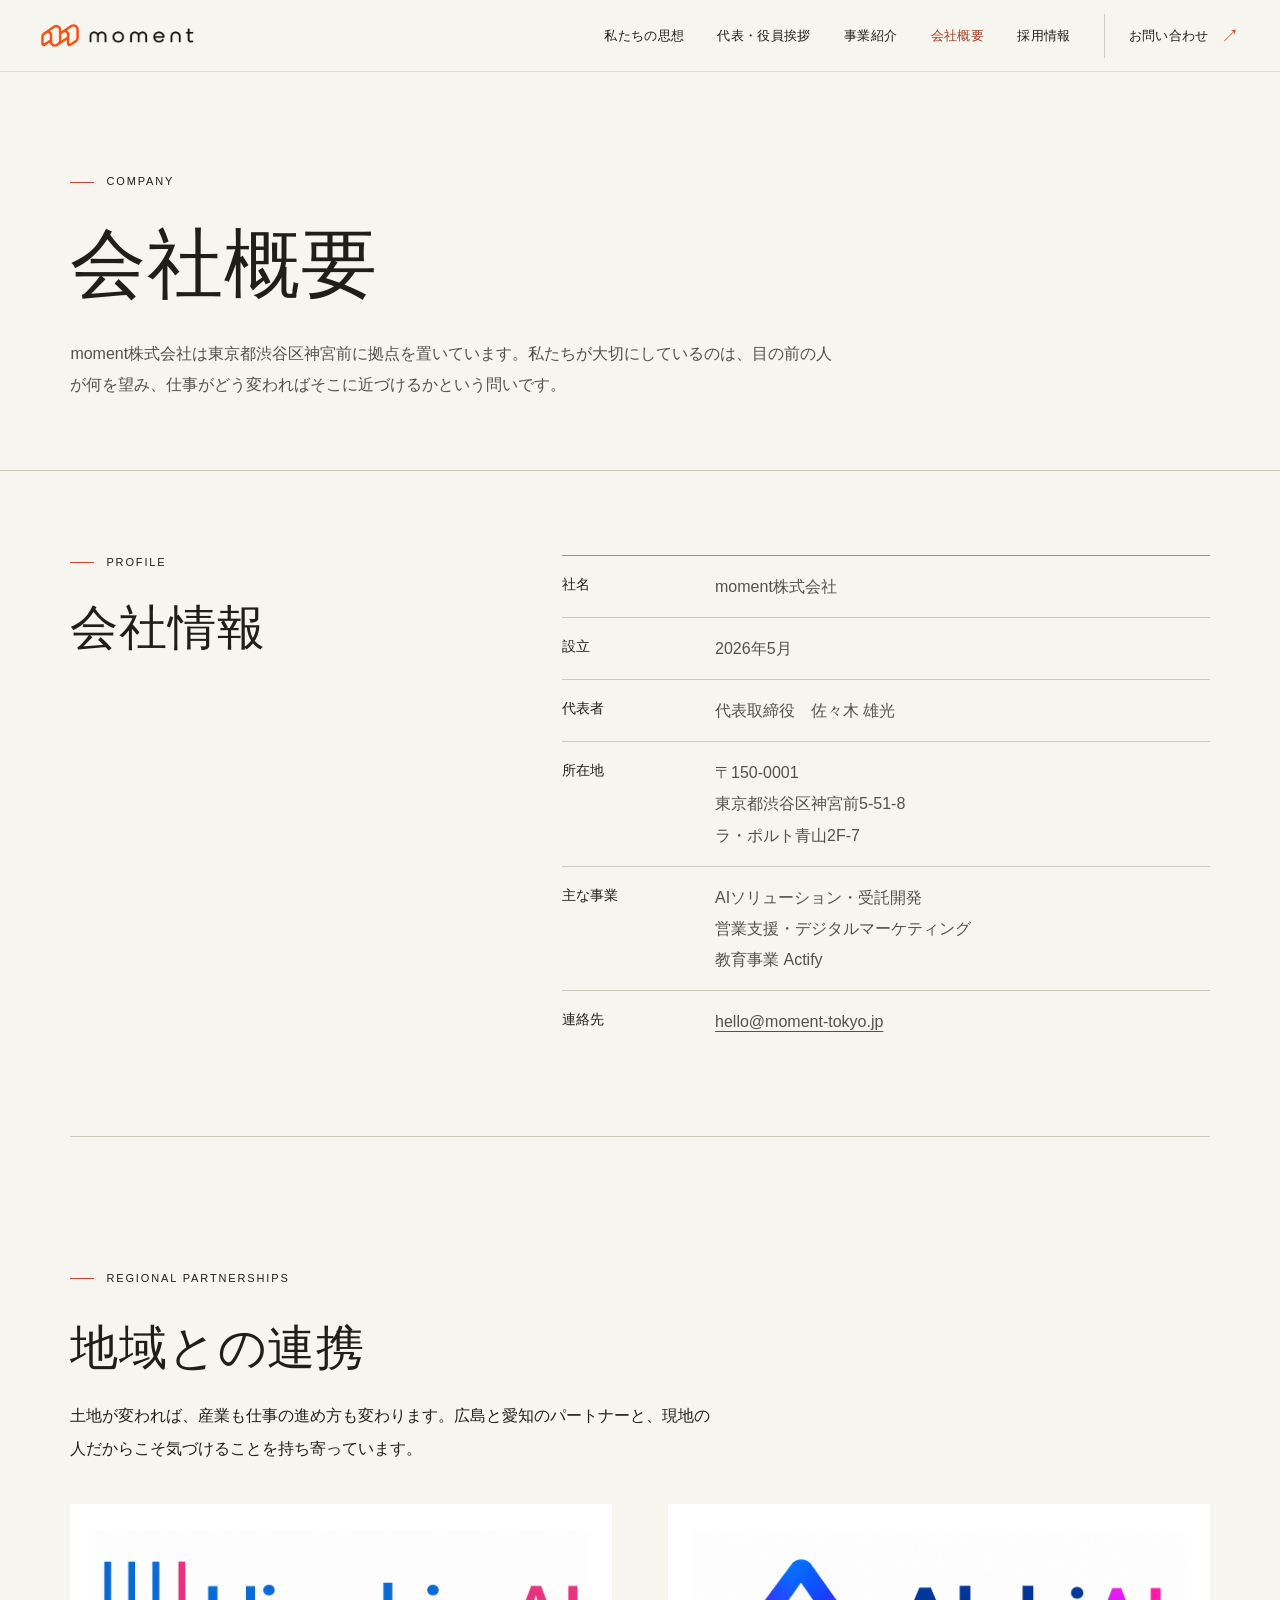
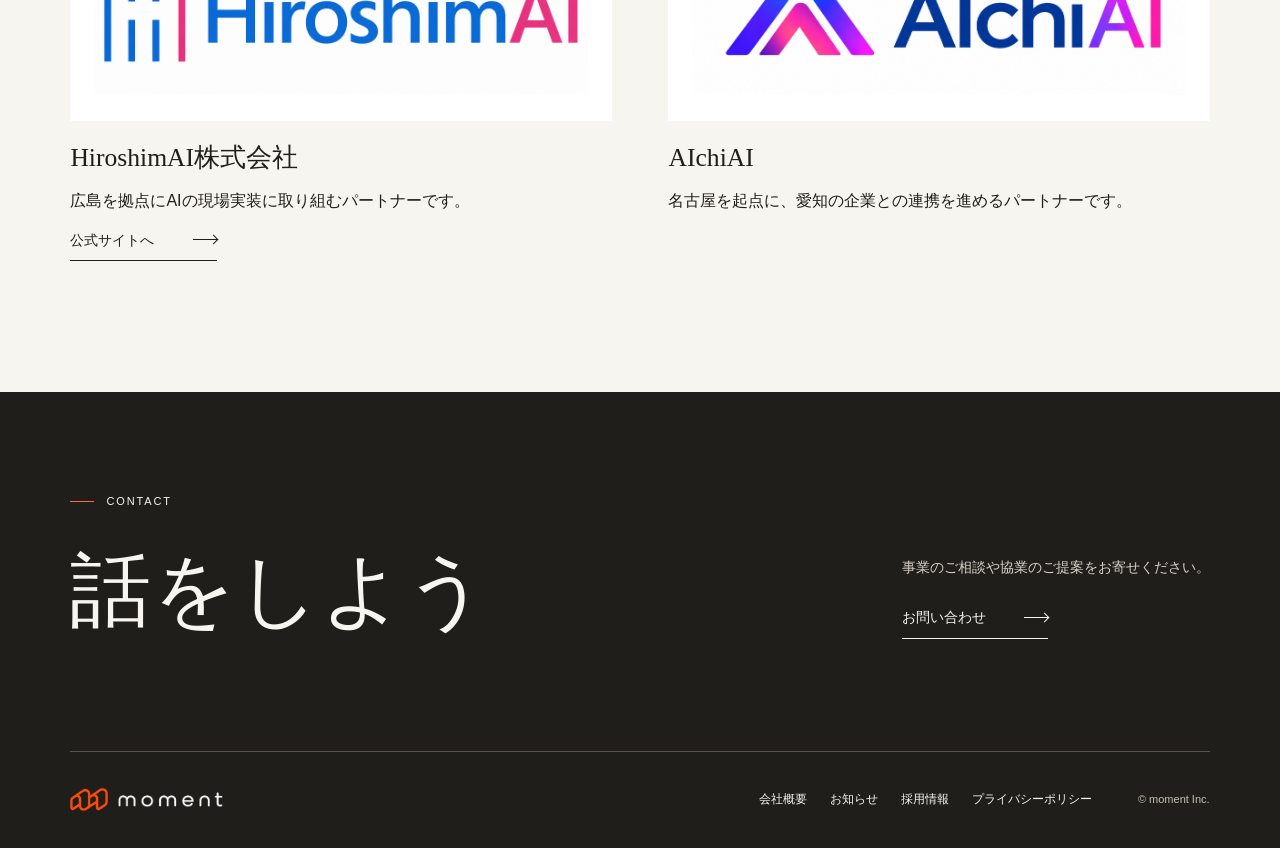
==== commit b0ab6109: "Redesign moment around Humanity and renew the founder’s letter" ====
--- a/about.html
+++ b/about.html
@@ -1,153 +1,36 @@
-<!DOCTYPE html>
-<html lang="ja">
-<head>
-<!-- Google tag (gtag.js) -->
-<script async src="https://www.googletagmanager.com/gtag/js?id=G-D9J7B8Z6LR"></script>
-<script>
-  window.dataLayer = window.dataLayer || [];
-  function gtag(){dataLayer.push(arguments);}
-  gtag('js', new Date());
-
-  gtag('config', 'G-D9J7B8Z6LR');
-</script>
-<meta charset="UTF-8">
-<meta name="viewport" content="width=device-width, initial-scale=1">
-<title>会社概要｜moment株式会社</title>
-<meta name="description" content="moment株式会社の会社概要。2026年5月設立、東京都渋谷区神宮前。代表取締役 佐々木雄光。受託開発・SES・営業代行・AI法人研修。">
-<link rel="canonical" href="https://moment-tokyo.jp/about.html">
-<meta property="og:type" content="website">
-<meta property="og:site_name" content="moment株式会社">
-<meta property="og:title" content="会社概要｜moment株式会社">
-<meta property="og:description" content="moment株式会社の会社概要。2026年5月設立、東京都渋谷区神宮前。代表取締役 佐々木雄光。受託開発・SES・営業代行・AI法人研修。">
-<meta property="og:url" content="https://moment-tokyo.jp/about.html">
-<meta property="og:image" content="https://moment-tokyo.jp/assets/img/ogp.png">
-<meta name="twitter:card" content="summary_large_image">
-<link rel="icon" href='data:image/svg+xml,<svg xmlns="http://www.w3.org/2000/svg" viewBox="0 0 32 32"><rect width="32" height="32" rx="6" fill="%23ECE9E1"/><path d="M6 16h13" stroke="%231B2540" stroke-width="3" stroke-linecap="round"/><circle cx="23.5" cy="16" r="4.5" fill="%231B2540"/></svg>'>
-<link rel="preconnect" href="https://fonts.googleapis.com">
-<link rel="preconnect" href="https://fonts.gstatic.com" crossorigin>
-<link rel="preload" as="style" href="https://fonts.googleapis.com/css2?family=Noto+Sans+JP:wght@400;500;700&family=Zen+Old+Mincho&display=swap">
-<link rel="stylesheet" href="https://fonts.googleapis.com/css2?family=Noto+Sans+JP:wght@400;500;700&family=Zen+Old+Mincho&display=swap">
-<link rel="stylesheet" href="assets/style.css">
-<script>document.documentElement.className+=" js";</script>
-
-<script type="application/ld+json">{"@context": "https://schema.org", "@graph": [{"@type": "Organization", "@id": "https://moment-tokyo.jp/#organization", "name": "moment株式会社", "alternateName": "moment", "url": "https://moment-tokyo.jp/", "logo": "https://moment-tokyo.jp/moment-logo-transparent.webp", "image": "https://moment-tokyo.jp/assets/img/ogp.png", "email": "hello@moment-tokyo.jp", "foundingDate": "2026-05", "founder": {"@type": "Person", "name": "佐々木 雄光", "jobTitle": "代表取締役"}, "numberOfEmployees": {"@type": "QuantitativeValue", "value": 48}, "address": {"@type": "PostalAddress", "postalCode": "150-0001", "addressCountry": "JP", "addressRegion": "東京都", "addressLocality": "渋谷区", "streetAddress": "神宮前5-51-8 ラ・ポルト青山2F-7"}, "description": "東京・渋谷区神宮前の会社。AIを使った受託開発、ITエンジニア・コンサルタントの案件マッチング（SES）、法人営業代行、経営者向けAI研修（COMPASS AI）の4つの事業を行う。", "knowsAbout": ["AI受託開発", "生成AI", "SES", "ITコンサルタント紹介", "法人営業代行", "AI研修"], "contactPoint": {"@type": "ContactPoint", "contactType": "customer support", "email": "hello@moment-tokyo.jp", "url": "https://moment-tokyo.jp/contact.html", "availableLanguage": "ja"}}, {"@type": "AboutPage", "@id": "https://moment-tokyo.jp/about.html#webpage", "url": "https://moment-tokyo.jp/about.html", "name": "会社概要｜moment株式会社", "inLanguage": "ja", "isPartOf": {"@id": "https://moment-tokyo.jp/#website"}, "about": {"@id": "https://moment-tokyo.jp/#organization"}, "breadcrumb": {"@type": "BreadcrumbList", "itemListElement": [{"@type": "ListItem", "position": 1, "name": "トップ", "item": "https://moment-tokyo.jp/"}, {"@type": "ListItem", "position": 2, "name": "会社概要", "item": "https://moment-tokyo.jp/about.html"}]}}]}</script>
-<link rel="stylesheet" href="/moment-brand.css?v=20261013-alpha"></head>
-<body class="">
-<div class="ornament ornament--l" aria-hidden="true"></div>
-<div class="ornament ornament--r" aria-hidden="true"></div>
-<header class="site-header">
-  <div class="header-inner">
-    <a class="brand" href="index.html" aria-label="moment株式会社 トップページ">
-      <svg viewBox="0 0 22 22" aria-hidden="true"><path d="M1.5 11h11" stroke="currentColor" stroke-width="2.2" stroke-linecap="round"/><circle cx="16.8" cy="11" r="3.7" fill="currentColor"/></svg>
-      <img src="/moment-logo-transparent.webp" width="554" height="410" alt="moment">
-    </a>
-    <div class="header-actions">
-      <a class="btn btn--ghost" href="careers.html">採用情報</a>
-      <a class="btn btn--solid" href="contact.html">お問い合わせ</a>
-      <button class="menu-btn" type="button" aria-expanded="false" aria-label="メニューを開く" aria-controls="site-nav"><span></span></button>
+<!doctype html>
+<html lang="ja"><head>
+  <meta charset="utf-8"><meta name="viewport" content="width=device-width, initial-scale=1">
+  <title>会社概要｜moment株式会社</title><meta name="description" content="moment株式会社の会社概要、所在地、代表者、広島と愛知のパートナーをご紹介します。">
+  <meta name="theme-color" content="#f6f4ed"><link rel="canonical" href="https://moment-tokyo.jp/about">
+  
+  <meta property="og:locale" content="ja_JP"><meta property="og:type" content="website"><meta property="og:site_name" content="moment株式会社">
+  <meta property="og:title" content="会社概要｜moment株式会社"><meta property="og:description" content="moment株式会社の会社概要、所在地、代表者、広島と愛知のパートナーをご紹介します。"><meta property="og:url" content="https://moment-tokyo.jp/about"><meta property="og:image" content="https://moment-tokyo.jp/assets/humanity/social.jpg">
+  <meta name="twitter:card" content="summary_large_image"><link rel="icon" href="/assets/humanity/icon.png" type="image/png">
+  <link rel="stylesheet" href="/assets/humanity/site.css"><script defer src="/assets/humanity/site.js"></script>
+  <script async src="https://www.googletagmanager.com/gtag/js?id=G-D9J7B8Z6LR"></script>
+  <script>window.dataLayer=window.dataLayer||[];function gtag(){dataLayer.push(arguments)}gtag('js',new Date());gtag('config','G-D9J7B8Z6LR');</script>
+</head>
+<body class="inside">
+<a class="skip" href="#main">本文へ移動</a>
+<header class="masthead" id="top">
+  <div class="mast-inner">
+    <a class="brand" href="/" aria-label="moment株式会社 ホーム"><span class="logo"><img class="logo-symbol" src="/assets/humanity/symbol.webp" width="88" height="54" alt=""><img class="logo-name" src="/assets/humanity/wordmark.webp" width="202" height="28" alt="moment"></span></a>
+    <nav class="desk-nav" aria-label="メインメニュー"><a href="/#about">私たちの思想</a><a href="/message">代表・役員挨拶</a><a href="/services">事業紹介</a><a href="/about" aria-current="page">会社概要</a><a href="/careers">採用情報</a><a class="nav-contact" href="/contact">お問い合わせ</a></nav>
+    <details class="menu"><summary aria-controls="navigation"><span>メニュー</span><i aria-hidden="true"></i></summary>
+      <nav id="navigation" aria-label="メインメニュー"><a href="/#about">私たちの思想</a><a href="/message">代表・役員挨拶</a><a href="/services">事業紹介</a><a href="/about" aria-current="page">会社概要</a><a href="/careers">採用情報</a><a class="nav-contact" href="/contact">お問い合わせ</a></nav>
+    </details>
+  </div>
+</header><main id="main"><header class="page-heading "><div class="wrap">
+    <p class="eyebrow" lang="en">Company</p><h1>会社概要</h1><p class="intro">moment株式会社は東京都渋谷区神宮前に拠点を置いています。私たちが大切にしているのは、目の前の人が何を望み、仕事がどう変わればそこに近づけるかという問いです。</p>
+    </div></header><div class="wrap"><section class="split-section" id="company"><div><p class="eyebrow" lang="en">Profile</p><h2>会社情報</h2></div><dl class="fact-list "><div><dt>社名</dt><dd>moment株式会社</dd></div><div><dt>設立</dt><dd>2026年5月</dd></div><div><dt>代表者</dt><dd>代表取締役　佐々木 雄光</dd></div><div><dt>所在地</dt><dd>〒150-0001<br>東京都渋谷区神宮前5-51-8<br>ラ・ポルト青山2F-7</dd></div><div><dt>主な事業</dt><dd>AIソリューション・受託開発<br>営業支援・デジタルマーケティング<br>教育事業 Actify</dd></div><div><dt>連絡先</dt><dd><a href="mailto:hello@moment-tokyo.jp">hello@moment-tokyo.jp</a></dd></div></dl></section><section class="partners" id="regional"><p class="eyebrow" lang="en">Regional partnerships</p><h2>地域との連携</h2><p>土地が変われば、産業も仕事の進め方も変わります。広島と愛知のパートナーと、現地の人だからこそ気づけることを持ち寄っています。</p>
+    <div class="partner-grid"><article><figure class="plate partner-logo"><img src="/hiroshimai-logo.png" alt="HiroshimAI" loading="lazy" decoding="async" width="400" height="180"></figure><h3>HiroshimAI株式会社</h3><p>広島を拠点にAIの現場実装に取り組むパートナーです。</p><a class="text-link" href="https://hiroshimai.co.jp/">公式サイトへ<i class="direction" aria-hidden="true"></i></a></article>
+    <article><figure class="plate partner-logo"><img src="/aichiai-white.jpg" alt="AIchiAI" loading="lazy" decoding="async" width="400" height="180"></figure><h3>AIchiAI</h3><p>名古屋を起点に、愛知の企業との連携を進めるパートナーです。</p></article></div></section></div></main>
+<footer class="footer"><div class="wrap"><div class="foot-inquiry" id="contact">
+      <div><p class="eyebrow" lang="en">Contact</p><h2>話をしよう</h2></div>
+      <div><p>事業のご相談や協業のご提案をお寄せください。</p><a class="text-link" href="/contact">お問い合わせ<i class="direction" aria-hidden="true"></i></a></div>
     </div>
-    <nav class="site-nav" id="site-nav" aria-label="サイト内">
-      <a href="services.html">事業内容</a>
-      <a href="works.html">実績</a>
-      <a href="about.html">会社概要</a>
-      <a href="news.html">ニュース</a>
-      <a href="careers.html">採用情報</a>
-    </nav>
-  </div>
-</header>
-
-<div class="container page-head">
-  <h1>会社概要</h1>
-</div>
-
-<section class="section">
-  <div class="container">
-    <h2 class="section-title">会社が目指すこと</h2>
-    <dl class="co-table">
-      <div><dt>ミッション</dt><dd>まだ見ぬつながりを創出する</dd></div>
-      <div><dt>ビジョン</dt><dd>一億の人生に転機を</dd></div>
-      <div><dt>バリュー</dt><dd>この一瞬を変革し続けること</dd></div>
-    </dl>
-  </div>
-</section>
-
-<section class="section">
-  <div class="container">
-    <h2 class="section-title">代表メッセージ</h2>
-    <div class="prose">
-      <!-- 代表本人の言葉に差し替えてください。ここは現行サイトの文章を平易に直したものです。 -->
-      <p>出会っていれば動き出したはずのことが、出会っていないために止まっている。人と企業、技術と現場、挑戦と機会。日本にはそういう組み合わせがたくさんあると思っています。</p>
-      <p>momentは、その組み合わせを実際につなぐ会社です。エンジニアと案件をつなぐ、経営者と商材をつなぐ、経営者とAIをつなぐ、業務とシステムをつなぐ。事業は4つありますが、やっていることはどれも同じです。</p>
-      <p>つながった瞬間に人生や事業が動き出す。その瞬間を、ひとつずつ増やしていきます。</p>
-      <p class="small muted" style="margin-top:24px">代表取締役　佐々木 雄光</p>
-    </div>
-  </div>
-</section>
-
-<section class="section">
-  <div class="container">
-    <h2 class="section-title">会社概要</h2>
-    <dl class="co-table">
-      <div><dt>社名</dt><dd>moment株式会社</dd></div>
-      <div><dt>設立</dt><dd>2026年5月</dd></div>
-      <div><dt>所在地</dt><dd>〒150-0001 東京都渋谷区神宮前5-51-8 ラ・ポルト青山2F-7</dd></div>
-      <div><dt>代表者</dt><dd>代表取締役 佐々木 雄光</dd></div>
-      <div><dt>事業内容</dt><dd>AIを使った受託開発／ITエンジニア・コンサルタントの案件マッチング（SES）／法人営業代行／経営者向けAI研修（COMPASS AI）</dd></div>
-      <div><dt>人員</dt><dd>48名（業務委託を含む）</dd></div>
-      <div><dt>連絡先</dt><dd><a href="mailto:hello@moment-tokyo.jp">hello@moment-tokyo.jp</a></dd></div>
-    </dl>
-  </div>
-</section>
-
-<section class="section">
-  <div class="container">
-    <h2 class="section-title">沿革</h2>
-    <dl class="co-table">
-      <div><dt>2026年5月</dt><dd>moment株式会社 設立。コーポレートサイト公開</dd></div>
-    </dl>
-  </div>
-</section>
-
-<section class="section">
-  <div class="container">
-    <div class="contact-card">
-      <div>
-        <h2>ご相談・お問い合わせ</h2>
-        <p>事業の相談、協業、取材など。2営業日以内に返信します。</p>
-      </div>
-      <div class="btn-row">
-        <a class="btn btn--solid" href="contact.html">お問い合わせ</a>
-        <a class="btn" href="careers.html">採用情報</a>
-      </div>
-    </div>
-  </div>
-</section>
-<footer class="site-footer">
-  <div class="container footer-inner">
-    <div>
-      <a class="brand" href="index.html">
-        <svg viewBox="0 0 22 22" aria-hidden="true"><path d="M1.5 11h11" stroke="currentColor" stroke-width="2.2" stroke-linecap="round"/><circle cx="16.8" cy="11" r="3.7" fill="currentColor"/></svg>
-        <img src="/moment-logo-transparent.webp" width="554" height="410" alt="moment">
-      </a>
-      <p class="footer-addr">〒150-0001 東京都渋谷区神宮前5-51-8 ラ・ポルト青山2F-7<br><a href="mailto:hello@moment-tokyo.jp">hello@moment-tokyo.jp</a></p>
-    </div>
-    <nav class="footer-nav" aria-label="フッター">
-      <a href="services.html">事業内容</a>
-      <a href="development.html">受託開発</a>
-      <a href="works.html">実績</a>
-      <a href="about.html">会社概要</a>
-      <a href="news.html">ニュース</a>
-      <a href="careers.html">採用情報</a>
-      <a href="contact.html">お問い合わせ</a>
-      <a href="privacy.html">プライバシーポリシー</a>
-    </nav>
-  </div>
-  <div class="container footer-bottom">
-    <span>© 2026 moment株式会社</span>
-    <span>東京都渋谷区神宮前</span>
-  </div>
-</footer>
-<script src="assets/site.js" defer></script>
-</body>
-</html>
-
+  <div class="footer-base"><a href="/" aria-label="moment株式会社 ホーム"><span class="logo"><img class="logo-symbol" src="/assets/humanity/symbol.webp" width="88" height="54" alt=""><img class="logo-name" src="/assets/humanity/wordmark.webp" width="202" height="28" alt="moment"></span></a>
+  <nav aria-label="フッターメニュー"><a href="/about">会社概要</a><a href="/news">お知らせ</a><a href="/careers">採用情報</a><a href="/privacy">プライバシーポリシー</a></nav>
+  <small lang="en">© moment Inc.</small></div></div></footer>
+</body></html>
--- a/assets/humanity/site.css
+++ b/assets/humanity/site.css
@@ -0,0 +1,300 @@
+:root {
+  --paper: #f7f5ef;
+  --paper-deep: #eeebe2;
+  --ink: #201e1a;
+  --soft: #545149;
+  --muted: #656158;
+  --line: #cec9bd;
+  --ember: #c94821;
+  --bright: #ff6a39;
+  --night: #23231f;
+  --edge: clamp(23px, 5.5vw, 108px);
+  --space: clamp(75px, 10.2vw, 177px);
+  --brand-height: 72px;
+  --serif: Baskerville, "Iowan Old Style", "Times New Roman", serif;
+  --mincho: "Hiragino Mincho ProN", "Yu Mincho", YuMincho, "Noto Serif CJK JP", "Noto Serif JP", "MS PMincho", serif;
+  --sans: "Helvetica Neue", "Hiragino Kaku Gothic ProN", "Yu Gothic", Meiryo, sans-serif;
+  color-scheme: light;
+}
+*, *::before, *::after { box-sizing: border-box; }
+html { scroll-padding-top: calc(var(--brand-height) + 20px); }
+body { margin: 0; color: var(--ink); background: var(--paper); font: 400 16px/1.95 var(--sans); -webkit-font-smoothing: antialiased; overflow-wrap: anywhere; }
+body, button, input, textarea, select { font-family: var(--sans); }
+a { color: inherit; text-decoration-thickness: 1px; text-underline-offset: .23em; }
+a:focus-visible, button:focus-visible, summary:focus-visible, input:focus-visible, textarea:focus-visible, select:focus-visible { outline: 3px solid #b74e26; outline-offset: 4px; }
+h1,h2,h3,h4,p,figure,dl,dd { margin: 0; }
+h1,h2,h3,h4 { font-weight: 500; }
+h1,h2 { font-family: var(--mincho); font-feature-settings: "palt"; }
+h2 { font-size: clamp(34px, 4.3vw, 77px); line-height: 1.42; letter-spacing: .015em; }
+h3 { line-height: 1.5; }
+p + p { margin-top: 1.24em; }
+img { display: block; max-width: 100%; }
+em { font-weight: 400; }
+summary { cursor: pointer; }
+summary::marker { content: ""; }
+summary::-webkit-details-marker { display: none; }
+::selection { background: #efb293; color: #211c18; }
+.wrap { width: min(100%, 1632px); padding-inline: var(--edge); margin-inline: auto; }
+.narrow { width: min(100% - 2 * var(--edge), 760px); margin-inline: auto; }
+.skip { position: fixed; z-index: 110; top: 8px; left: 15px; padding: 6px 16px; transform: translateY(-160%); background: white; color: var(--ink); }
+.skip:focus { transform: none; }
+.masthead { position: sticky; top: 0; z-index: 50; height: var(--brand-height); background: var(--paper); border-bottom: 1px solid rgba(50,45,35,.12); }
+.mast-inner { height: 100%; padding: 0 clamp(19px,3.2vw,70px); display: flex; align-items: center; justify-content: space-between; margin: auto; max-width: 1940px; }
+.brand { display: inline-flex; align-items: center; min-height: 44px; }
+.logo { display: inline-flex; align-items: center; gap: 10px; flex-shrink: 0; }
+.logo-symbol { width: 38px; height: auto; }
+.logo-name { width: 105px; height: auto; }
+.desk-nav { display: flex; align-items: center; gap: clamp(15px,2.6vw,46px); }
+.desk-nav a,.menu nav a { text-decoration: none; font-size: 13px; font-weight: 540; letter-spacing: .025em; }
+.desk-nav a { display: inline-flex; align-items: center; min-height: 44px; }
+.desk-nav a:hover,.desk-nav a[aria-current],.menu nav a[aria-current] { color: #a63b1c; }
+.desk-nav .nav-contact { padding-left: 24px; border-left: 1px solid var(--line); gap: 12px; }
+.nav-contact::after { content: "↗"; font: 18px/1 var(--sans); color: var(--ember); }
+.menu { display: none; }
+.cover { position: relative; isolation: isolate; height: max(558px,calc(100svh - var(--brand-height))); max-height: 1000px; overflow: hidden; background: #c4ae96; }
+.cover picture,.cover-image,.cover::after { position: absolute; inset: 0; width: 100%; height: 100%; }
+.cover picture { z-index: -2; }
+.cover-image { object-fit: cover; object-position: 50% 59%; }
+.cover::after { content: ""; pointer-events: none; z-index: -1; background: linear-gradient(0deg,rgba(23,18,15,.50),transparent 20%); }
+.cover-inner { height: 100%; position: relative; padding: clamp(64px,12vh,150px) var(--edge) 0; max-width: 1940px; margin: auto; }
+.cover h1 { display: grid; justify-items: start; line-height: .96; }
+.cover h1 [lang="en"] { font: italic 400 clamp(110px,15.3vw,286px)/.96 var(--serif); letter-spacing: -.072em; margin-left: -.055em; }
+.cover-jp { margin-top: clamp(16px,2.4vh,32px); font-size: clamp(27px,3.35vw,68px); line-height: 1.48; letter-spacing: .095em; }
+.cover-floor { position: absolute; inset: auto var(--edge) clamp(20px,3.7vh,48px); display: flex; align-items: center; justify-content: space-between; color: #fffaf2; }
+.tagline { font: italic 400 clamp(20px,1.9vw,36px)/1.25 var(--serif); }
+.scroll-link { display: inline-flex; align-items: center; gap: 12px; padding: 9px 1px; color: inherit; text-decoration: none; font-size: 12px; letter-spacing: .08em; }
+.scroll-link i { display: block; height: 26px; width: 1px; position: relative; background: currentColor; }
+.scroll-link i::after { content: ""; position: absolute; width: 6px; height: 6px; border-bottom: 1px solid; border-right: 1px solid; transform: rotate(45deg); bottom: 0; left: -2.5px; }
+.eyebrow { display: flex; gap: 12px; align-items: center; margin: 0 0 24px; font: 500 11px/1.4 var(--sans); text-transform: uppercase; letter-spacing: .17em; }
+.eyebrow::before { content:""; display: inline-block; width: 24px; height: 1px; background: var(--ember); flex: none; }
+.text-link { display: inline-flex; align-items: center; justify-content: space-between; gap: clamp(22px,3vw,45px); min-height: 44px; padding: 10px 0 8px; border-bottom: 1px solid currentColor; font-size: 14px; font-weight: 560; line-height: 1.45; text-decoration: none; }
+.direction { display: inline-block; width: 24px; height: 1px; background: currentColor; position: relative; flex: none; }
+.direction::after { content: ""; position: absolute; right: 0; top: -3px; width: 7px; height: 7px; transform: rotate(-45deg); border-bottom: 1px solid; border-right: 1px solid; }
+.plate { overflow: hidden; }
+.plate img { width: 100%; height: 100%; object-fit: cover; }
+.statement,.method,.split-section { display: grid; grid-template-columns: 1fr 1fr; gap: clamp(42px,8vw,170px); align-items: start; }
+.statement { padding-top: var(--space); padding-bottom: var(--space); }
+.statement-copy { max-width: 40em; padding-top: 38px; }
+.statement-copy p:first-child { font: 500 clamp(19px,1.65vw,30px)/1.95 var(--mincho); }
+.statement-copy p+p,.flow-copy,.reading,.letter-copy>p:not(.eyebrow),.field-row>p,.section-intro>p:last-child,.connections-grid article>p:not(.eyebrow),.offering>div>p,.directory-row>div>p,.partners>p,.partner-grid article>p { line-height: 2.1; }
+.letter-panel { display: grid; grid-template-columns: minmax(0,1.13fr) minmax(0,.87fr); gap: clamp(36px,8.5vw,165px); align-items: center; padding-bottom: var(--space); }
+.letter-plate { aspect-ratio: 1.2; }
+.letter-plate img { object-position: 50% 53%; }
+.letter-copy h2 { font-size: clamp(33px,3.65vw,70px); margin-bottom: 25px; }
+.signature-line { display: flex; gap: 14px; align-items: baseline; font-size: 16px; margin: 26px 0 18px; }
+.signature-line span { color: var(--soft); font-size: 12px; }
+.practice { background: var(--night); color: var(--paper); padding: var(--space) 0; }
+.practice .eyebrow::before,.foot-inquiry .eyebrow::before { background: var(--bright); }
+.section-intro { display: grid; grid-template-columns: 1.14fr .86fr; column-gap: 9vw; align-items: end; }
+.section-intro>.eyebrow { grid-column: 1/-1; }
+.section-intro>p:last-child { color: #cdcac1; }
+.field-list { margin: clamp(42px,6vw,95px) 0 27px; }
+.field-row { display: grid; grid-template-columns: 1fr 1.05fr .7fr; gap: 5%; align-items: center; padding: clamp(30px,3.4vw,58px) 0; border-top: 1px solid #5a5850; }
+.field-row:last-child { border-bottom: 1px solid #5a5850; }
+.field-en { font: italic 400 clamp(20px,1.8vw,34px)/1.2 var(--serif); color: #e6a484; margin-bottom: 8px; }
+.field-row h3 { font-family: var(--mincho); font-size: clamp(22px,2vw,38px); }
+.field-row h3 a { text-decoration: none; }
+.field-row>p { color: #d3d0c6; font-size: 14px; }
+.small-links { display: flex; flex-wrap: wrap; column-gap: 16px; }
+.small-links a { font-size: 13px; text-decoration-color: #7a766e; padding: 5px 0; }
+.method { padding-block: var(--space); }
+.flow-copy { align-self: center; max-width: 40em; }
+.connections { padding-block: clamp(62px,7.5vw,120px); background: var(--paper-deep); }
+.connections-grid,.officer-list { display: grid; grid-template-columns: repeat(3,minmax(0,1fr)); gap: clamp(22px,4vw,66px); }
+.connections-grid { margin-top: clamp(34px,5vw,74px); }
+.connections-grid article { border-top: 1px solid #9f998d; padding-top: 21px; display: flex; flex-direction: column; align-items: flex-start; }
+.connections-grid .eyebrow { margin-bottom: 12px; color: var(--muted); }
+.connections-grid .eyebrow::before { display: none; }
+.connections-grid h3 { font: 500 clamp(23px,2vw,36px)/1.55 var(--mincho); }
+.connections-grid article>p:not(.eyebrow) { margin: 12px 0 20px; font-size: 14px; }
+.connections-grid .text-link { margin-top: auto; }
+.footer { background: var(--ink); color: var(--paper); }
+.foot-inquiry { display:flex; justify-content:space-between; align-items:flex-end; gap:32px; padding:clamp(58px,8vw,146px) 0; }
+.foot-inquiry h2 { font-size: clamp(48px,6.3vw,105px); }
+.foot-inquiry>div:last-child { padding-bottom: 9px; }
+.foot-inquiry>div:last-child p { font-size: 14px; margin-bottom: 14px; color: #d7d1c7; }
+.footer-base { border-top:1px solid #59554d; padding: 26px 0; display:flex; align-items:center; flex-wrap:wrap; gap: 18px 4%; }
+.footer .logo-name { filter: brightness(0) invert(1); }
+.footer-base>a { display:inline-flex; align-items:center; min-height:44px; }
+.footer-base nav { display:flex; flex-wrap:wrap; gap: 6px 23px; margin-left:auto; }
+.footer-base nav a { font-size:12px; text-decoration:none; padding:8px 0; }
+.footer-base small { font-size:11px; color:#c7c2b6; }
+.page-heading { padding: clamp(58px,8vw,140px) 0 clamp(42px,5.5vw,96px); border-bottom:1px solid var(--line); }
+.page-heading h1 { font-size:clamp(38px,5.9vw,102px); line-height:1.35; letter-spacing:.01em; }
+.page-heading .intro { margin-top: 22px; max-width: 48em; color: var(--soft); text-wrap: pretty; }
+.directory,.case-list,.news-list,.legal,.form-area { padding-block: clamp(48px,7vw,112px); }
+.directory-row,.split-section { border-bottom:1px solid var(--line); }
+.directory-row { display:grid; grid-template-columns:.65fr 1.35fr; gap:5%; padding:clamp(32px,4.2vw,74px) 0; }
+.directory-row:first-child { padding-top:0; }
+.directory-row h2,.split-section h2,.offering h2,.partners h2,.officers h2 { font-size:clamp(30px,3.75vw,62px); }
+.directory-row>div>p { margin:15px 0; max-width:44em; }
+.aside-note { margin-top:clamp(40px,6vw,86px); }
+.aside-note h2,.reading h3,.briefs dt { font-size:clamp(20px,1.8vw,30px); }
+.aside-note p { margin:8px 0; }
+.jump { display:flex; flex-wrap:wrap; gap:0 26px; padding:22px 0; border-bottom:1px solid var(--line); }
+.jump a { display:inline-flex; min-height:44px; align-items:center; gap:12px; font-size:13px; text-decoration:none; }
+.jump a span { color:var(--ember); }
+.offering { display:grid; grid-template-columns:minmax(0,.83fr) minmax(0,1.17fr); gap:clamp(35px,7vw,122px); align-items:start; padding:clamp(42px,6vw,100px) 0; }
+.offering + .offering { border-top:1px solid var(--line); }
+.offering-image { aspect-ratio: 3/2; }
+.offering-image.logoplate { background:white; }
+.logoplate img { object-fit:contain; }
+.offering>div>p:not(.eyebrow),.inline-actions { margin-top:17px; }
+.bullet-list { padding-left:1.3em; margin:20px 0; font-size:14px; }
+.fine { font-size:13px; color:var(--soft); }
+.inline-actions,.end-links { display:flex; flex-wrap:wrap; align-items:center; gap:15px 30px; }
+.end-links { padding-block:36px clamp(58px,7vw,110px); }
+.disclosure { border-top:1px solid var(--line); border-bottom:1px solid var(--line); margin:22px 0 12px; }
+.disclosure summary,.full-letter summary { display:flex; justify-content:space-between; gap:16px; align-items:center; padding:16px 0; font-size:15px; font-weight:600; }
+.plus { display:inline-grid; place-items:center; position:relative; width:20px; aspect-ratio:1; flex:none; }
+.plus::before,.plus::after { content:""; width:14px; height:1px; background:currentColor; position:absolute; }
+.plus::after { transform:rotate(90deg); }
+details[open]>summary .plus::after { transform:rotate(0); }
+.briefs { padding:5px 0 22px; }
+.briefs dt { font-size:16px; font-weight:600; }
+.briefs dd { font-size:14px; }
+.briefs>div+div { margin-top:14px; }
+.split-section { grid-template-columns: .75fr 1.25fr; padding-block:clamp(45px,6.5vw,110px); }
+.fact-list>div { display:grid; grid-template-columns:minmax(100px,.43fr) minmax(0,1.57fr); gap:18px; padding:15px 0; border-top:1px solid var(--line); }
+.fact-list>div:first-child { border-top:1px solid #989285; }
+.fact-list dt { font-weight:550; font-size:14px; }
+.fact-list dd { color:var(--soft); }
+.partners,.officers { padding-block:var(--space); }
+.partners>p:not(.eyebrow) { margin-top:16px; max-width:40em; }
+.partner-grid { display:grid; grid-template-columns:1fr 1fr; gap:5%; margin-top:38px; }
+.partner-logo { height:clamp(120px,17vw,240px); background:white; padding:24px; }
+.partner-logo img { object-fit:contain; }
+.partner-grid h3 { margin:18px 0 6px; font-family:var(--mincho); font-size:clamp(23px,2vw,34px); }
+.reading h3~h3 { margin-top:30px; }
+.reading h3+p { margin-top:10px; }
+.reading .text-link { margin-top:14px; }
+.closing-question { font: 400 clamp(46px,7.5vw,116px)/1 var(--serif); letter-spacing:-.05em; padding-block:clamp(50px,8vw,120px); }
+.closing-question em { color:#ab401f; }
+.case-list .fact-list h2 { font-size:clamp(23px,2.15vw,38px); color:var(--ink); }
+.case-list .fact-list p { margin-top:8px; }
+.case-list .text-link { margin-top:22px; }
+.letter { display:grid; grid-template-columns:.72fr 1.28fr; gap:clamp(42px,8vw,148px); padding-block:clamp(48px,7vw,118px); align-items:start; }
+.letter-side .plate { aspect-ratio:4/5; }
+.letter-side .signature-line { margin:14px 0 0; }
+.letter-text { max-width:48em; }
+.letter-text>h2 { margin:0 0 24px; }
+.letter-text p,.chapters p { line-height:2.15; }
+.full-letter { margin-top:30px; }
+.full-letter summary { border-block:1px solid #aba597; padding:19px 0; }
+.full-letter:not([open]) .when-open,.full-letter[open] .when-closed { display:none; }
+.chapters section { margin:clamp(38px,5vw,76px) 0; }
+.chapters h3 { font-family:var(--mincho); font-size:clamp(24px,2.25vw,39px); line-height:1.6; margin-bottom:22px; }
+.chapters .signoff { font:italic 400 clamp(34px,4vw,65px)/1.3 var(--serif); }
+.author { margin-top:22px; font-size:15px; }
+.officers { background:var(--paper-deep); }
+.officer-list { margin-top:34px; }
+.portrait { max-width:100%; aspect-ratio:1; }
+.portrait img { object-position:50% 35%; }
+.officer-copy { padding-top:15px; }
+.officer-role,.officer-copy>p:not(.officer-role) { font-size:14px; }
+.officer-role { color:var(--soft); }
+.officer-copy h3 { font-family:var(--mincho); font-size:clamp(25px,2.25vw,40px); margin:4px 0 10px; }
+.officer-copy h4 { font-size:16px; margin-bottom:8px; font-weight:550; }
+.legal h2 { font-size:25px; margin:32px 0 8px; }
+.form-area .row { margin-bottom:23px; }
+.form-area .row>label { display:flex; align-items:baseline; gap:10px; margin-bottom:7px; font-weight:550; }
+.row label span,.row label small { font-size:12px; color:var(--muted); }
+.form-area input:not([type=checkbox]),.form-area select,.form-area textarea { display:block; width:100%; padding:12px 14px; min-height:48px; font:inherit; color:var(--ink); border:1px solid #918b7e; border-radius:0; background:#fffefb; }
+.form-area textarea { resize:vertical; }
+.trap { position:absolute; left:-10000px; width:1px; height:1px; overflow:hidden; }
+.note,.consent,.alternative { font-size:14px; }
+.consent { display:flex; align-items:flex-start; gap:10px; margin:20px 0; }
+.consent input { margin-top:6px; width:19px; height:19px; flex:none; accent-color:var(--ink); }
+.form-area button { width:100%; min-height:50px; border:0; color:white; background:var(--ink); font-size:16px; cursor:pointer; }
+.form-area button span { padding-left:12px; }
+.form-area button+p { margin-top:12px; }
+@media (hover:hover) {
+  .text-link:hover,.small-links a:hover,.field-row h3 a:hover,.footer-base nav a:hover,.jump a:hover { color:var(--ember); }
+  .practice a:hover,.footer a:hover { color:#ff9974; }
+}
+@media (max-width:920px) {
+  .field-row { grid-template-columns:1fr 1.1fr; }
+  .small-links { grid-column:2; }
+  .letter-panel,.letter { gap:5vw; }
+  .desk-nav { gap:16px; }
+  .desk-nav a { font-size:12px; }
+  .desk-nav .nav-contact { padding-left:14px; }
+}
+@media (max-width:760px) {
+  :root { --brand-height:59px; }
+  .desk-nav { display:none; }
+  .menu { display:block; }
+  .menu>summary { display:flex; align-items:center; gap:12px; min-height:44px; font-size:12px; font-weight:550; padding:3px 2px 3px 9px; }
+  .menu>summary i { width:23px; height:9px; border-block:1px solid; display:inline-block; }
+  .menu[open]>summary i { border:0; background:linear-gradient(45deg,transparent 48%,currentColor 48% 52%,transparent 52%) center/18px 18px no-repeat,linear-gradient(-45deg,transparent 48%,currentColor 48% 52%,transparent 52%) center/18px 18px no-repeat; height:18px; }
+  .menu nav { position:absolute; left:0; right:0; top:100%; z-index:5; display:grid; padding:8px var(--edge) 17px; max-height:calc(100dvh - var(--brand-height)); overflow:auto; background:var(--paper); border-bottom:1px solid var(--line); box-shadow:0 12px 20px #26201815; }
+  .menu:not([open]) nav { display:none; }
+  .menu nav a { display:flex; align-items:center; justify-content:space-between; padding:12px 0; min-height:45px; border-top:1px solid var(--line); font-size:14px; }
+  .logo-symbol { width:32px; }
+  .logo-name { width:87px; }
+  .logo { gap:8px; }
+  .statement,.method,.section-intro,.split-section,.directory-row,.letter,.offering { grid-template-columns:minmax(0,1fr); gap:27px; }
+  .statement-copy { padding-top:0; }
+  .section-intro>.eyebrow { grid-column:auto; margin-bottom:-7px; }
+  .letter-panel { grid-template-columns:minmax(0,1fr); gap:29px; }
+  .letter-plate { aspect-ratio:1.22; }
+  .letter-copy h2 { margin-bottom:18px; }
+  .connections-grid { grid-template-columns:minmax(0,1fr); gap:27px; }
+  .connections-grid article>p:not(.eyebrow) { margin:8px 0 9px; }
+  .connections-grid .text-link { margin-top:0; }
+  .officer-list { grid-template-columns:minmax(0,1fr); gap:32px; }
+  .officer { display:grid; grid-template-columns:minmax(112px,.72fr) minmax(0,1.28fr); align-items:start; gap:18px; }
+  .officer-copy { padding-top:0; }
+  .officer-copy>p:not(.officer-role) { line-height:1.85; }
+  .offering-image { max-width:520px; width:100%; aspect-ratio:1.85; }
+  .letter-side { display:flex; flex-direction:row; align-items:end; gap:16px; }
+  .letter-side .plate { width:clamp(116px,36vw,240px); aspect-ratio:1.35; }
+  .letter-side .signature-line { display:grid; gap:1px; }
+  .footer-base nav { width:100%; order:3; margin-left:0; }
+  .footer-base small { margin-left:auto; }
+}
+@media (max-width:700px) {
+  .cover { height:calc(92svh - var(--brand-height)); min-height:480px; max-height:840px; }
+  .cover-image { object-position:54% 57%; }
+  .cover-inner { padding-top:clamp(42px,9svh,95px); }
+  .cover h1 [lang="en"] { font-size:clamp(76px,21.4vw,145px); }
+  .cover-jp { font-size:clamp(23px,6.8vw,44px); margin-top:16px; }
+  .cover-floor { bottom:18px; }
+  .eyebrow { margin-bottom:17px; }
+  .wide { display:none; }
+  .field-row { grid-template-columns:minmax(0,1fr); gap:13px; }
+  .small-links { grid-column:auto; }
+  .small-links a { padding:9px 0; }
+  .foot-inquiry { display:grid; gap:18px; }
+  .foot-inquiry>div:last-child { padding-bottom:0; }
+  .partner-grid { gap:30px; grid-template-columns:1fr; }
+  .partner-logo { height:145px; }
+  .fact-list>div { grid-template-columns:minmax(75px,.4fr) minmax(0,1fr); gap:10px; }
+  .directory-row .eyebrow { margin-bottom:0; }
+  .jump { gap:0 18px; }
+  .page-heading h1 { font-size:clamp(32px,8.2vw,50px); }
+}
+@media (max-width:400px) {
+  .officer { display:block; }
+  .portrait { width:65%; }
+  .officer-copy { padding-top:12px; }
+}
+@media (max-height:550px) and (min-width:701px) {
+  .cover { height:450px; min-height:0; }
+  .cover-inner { padding-top:32px; }
+  .cover h1 [lang="en"] { font-size:100px; }
+}
+@media (prefers-reduced-motion:no-preference) {
+  @keyframes float-in { from { transform:translateY(7px); opacity:.15; } to { transform:none; opacity:1; } }
+  @keyframes title-in { from { transform:translateY(.17em); opacity:.1; } to { transform:none; opacity:1; } }
+  @keyframes image-in { from { transform:scale(1.045); } to { transform:scale(1); } }
+  @keyframes enter { from { transform:translateY(18px); opacity:.24; } to { transform:none; opacity:1; } }
+  .home .masthead .logo { animation:float-in .8s ease-out both; }
+  .cover-image { animation:image-in 2.25s cubic-bezier(.19,.7,.24,1) both; }
+  .cover h1 [lang="en"] { animation:title-in 1.05s cubic-bezier(.16,.72,.22,1) both; }
+  .cover-jp { animation:title-in .95s .10s ease-out backwards; }
+  .reveal.entered { animation:enter .75s cubic-bezier(.16,.65,.23,1) both; }
+  .text-link .direction { transition:transform .25s ease; }
+  .text-link:hover .direction { transform:translateX(4px); }
+  .quiet .direction { transition:none; }
+}
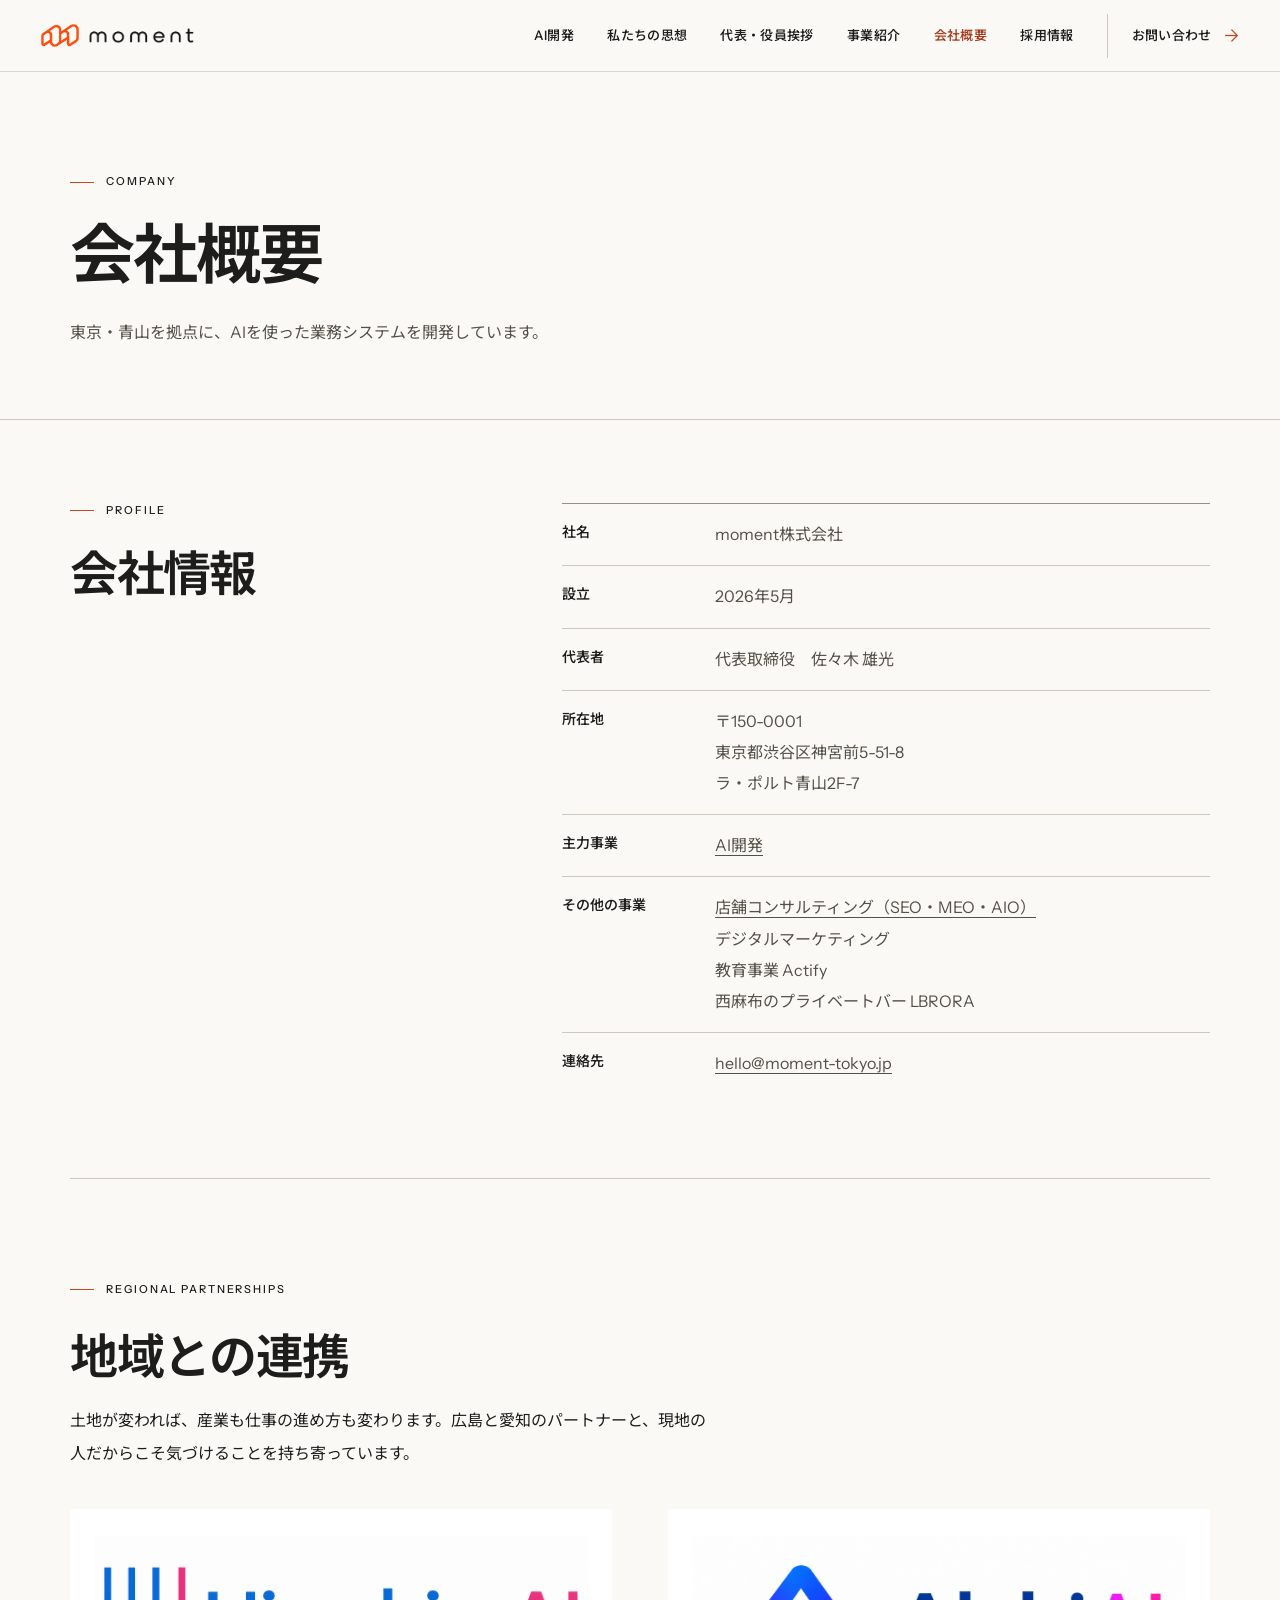
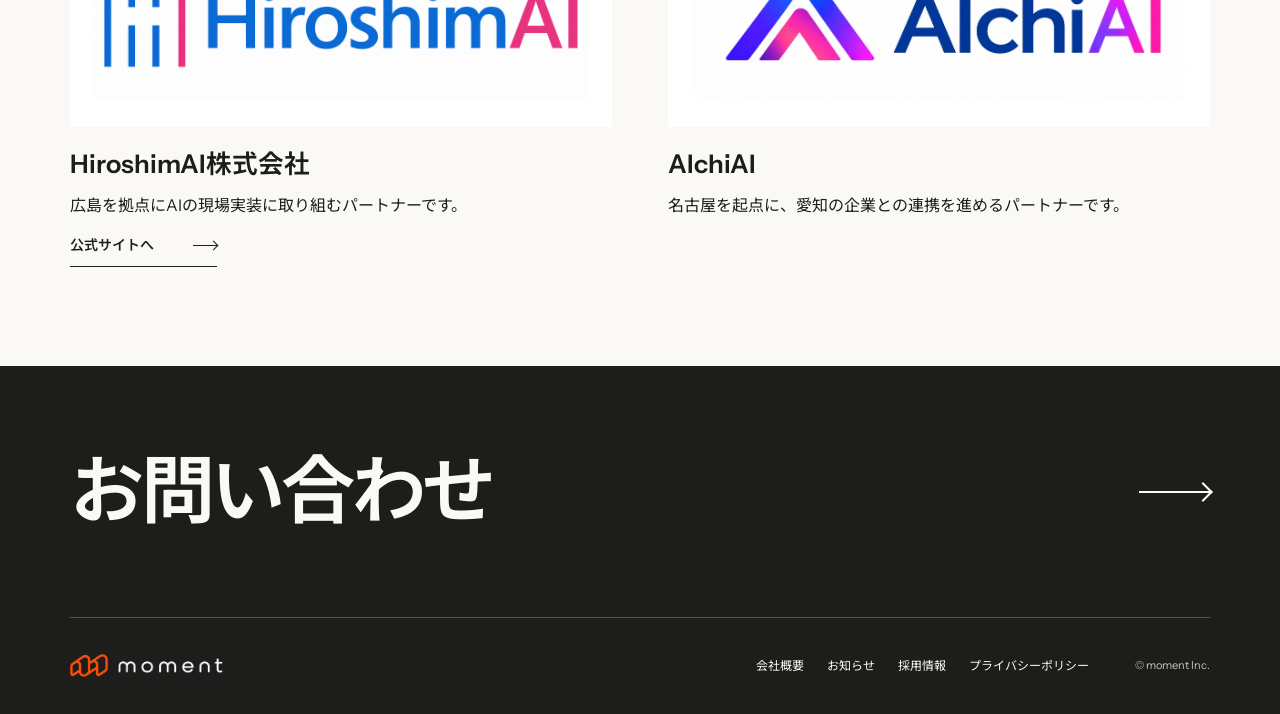
==== commit 76397db8: "Refresh moment’s site around AI development and local store consulting" ====
--- a/about.html
+++ b/about.html
@@ -2,12 +2,13 @@
 <html lang="ja"><head>
   <meta charset="utf-8"><meta name="viewport" content="width=device-width, initial-scale=1">
   <title>会社概要｜moment株式会社</title><meta name="description" content="moment株式会社の会社概要、所在地、代表者、広島と愛知のパートナーをご紹介します。">
-  <meta name="theme-color" content="#f6f4ed"><link rel="canonical" href="https://moment-tokyo.jp/about">
+  <meta name="theme-color" content="#faf9f5"><link rel="canonical" href="https://moment-tokyo.jp/about">
   
   <meta property="og:locale" content="ja_JP"><meta property="og:type" content="website"><meta property="og:site_name" content="moment株式会社">
-  <meta property="og:title" content="会社概要｜moment株式会社"><meta property="og:description" content="moment株式会社の会社概要、所在地、代表者、広島と愛知のパートナーをご紹介します。"><meta property="og:url" content="https://moment-tokyo.jp/about"><meta property="og:image" content="https://moment-tokyo.jp/assets/humanity/social.jpg">
-  <meta name="twitter:card" content="summary_large_image"><link rel="icon" href="/assets/humanity/icon.png" type="image/png">
-  <link rel="stylesheet" href="/assets/humanity/site.css"><script defer src="/assets/humanity/site.js"></script>
+  <meta property="og:title" content="会社概要｜moment株式会社"><meta property="og:description" content="moment株式会社の会社概要、所在地、代表者、広島と愛知のパートナーをご紹介します。"><meta property="og:url" content="https://moment-tokyo.jp/about"><meta property="og:image" content="https://moment-tokyo.jp/assets/editorial/social.jpg">
+  <meta name="twitter:card" content="summary_large_image"><link rel="icon" href="/assets/editorial/icon.png" type="image/png">
+  <link rel="preload" as="font" type="font/woff2" crossorigin href="/assets/editorial/instrument-sans.woff2"><link rel="stylesheet" href="/assets/editorial/site.css"><script defer src="/assets/editorial/site.js"></script>
+  <script type="application/ld+json">{"@context":"https://schema.org","@graph":[{"@type":"Organization","@id":"https://moment-tokyo.jp/#organization","name":"moment株式会社","url":"https://moment-tokyo.jp/","logo":"https://moment-tokyo.jp/moment-logo-transparent.webp","email":"hello@moment-tokyo.jp","address":{"@type":"PostalAddress","postalCode":"150-0001","addressRegion":"東京都","addressLocality":"渋谷区","streetAddress":"神宮前5-51-8 ラ・ポルト青山2F-7","addressCountry":"JP"}},{"@type":"WebSite","@id":"https://moment-tokyo.jp/#website","url":"https://moment-tokyo.jp/","name":"moment株式会社","inLanguage":"ja","publisher":{"@id":"https://moment-tokyo.jp/#organization"}},{"@type":"WebPage","@id":"https://moment-tokyo.jp/about#webpage","url":"https://moment-tokyo.jp/about","name":"会社概要","inLanguage":"ja","isPartOf":{"@id":"https://moment-tokyo.jp/#website"}},{"@type":"BreadcrumbList","itemListElement":[{"@type":"ListItem","position":1,"name":"ホーム","item":"https://moment-tokyo.jp/"},{"@type":"ListItem","position":2,"name":"会社概要","item":"https://moment-tokyo.jp/about"}]}]}</script>
   <script async src="https://www.googletagmanager.com/gtag/js?id=G-D9J7B8Z6LR"></script>
   <script>window.dataLayer=window.dataLayer||[];function gtag(){dataLayer.push(arguments)}gtag('js',new Date());gtag('config','G-D9J7B8Z6LR');</script>
 </head>
@@ -15,22 +16,19 @@
 <a class="skip" href="#main">本文へ移動</a>
 <header class="masthead" id="top">
   <div class="mast-inner">
-    <a class="brand" href="/" aria-label="moment株式会社 ホーム"><span class="logo"><img class="logo-symbol" src="/assets/humanity/symbol.webp" width="88" height="54" alt=""><img class="logo-name" src="/assets/humanity/wordmark.webp" width="202" height="28" alt="moment"></span></a>
-    <nav class="desk-nav" aria-label="メインメニュー"><a href="/#about">私たちの思想</a><a href="/message">代表・役員挨拶</a><a href="/services">事業紹介</a><a href="/about" aria-current="page">会社概要</a><a href="/careers">採用情報</a><a class="nav-contact" href="/contact">お問い合わせ</a></nav>
+    <a class="brand" href="/" aria-label="moment株式会社 ホーム"><span class="logo"><img class="logo-symbol" src="/assets/editorial/symbol.webp" width="88" height="54" alt=""><img class="logo-name" src="/assets/editorial/wordmark.webp" width="202" height="28" alt="moment"></span></a>
+    <nav class="desk-nav" aria-label="メインメニュー"><a href="/solutions">AI開発</a><a href="/#about">私たちの思想</a><a href="/message">代表・役員挨拶</a><a href="/services">事業紹介</a><a href="/about" aria-current="page">会社概要</a><a href="/careers">採用情報</a><a class="nav-contact" href="/contact">お問い合わせ</a></nav>
     <details class="menu"><summary aria-controls="navigation"><span>メニュー</span><i aria-hidden="true"></i></summary>
-      <nav id="navigation" aria-label="メインメニュー"><a href="/#about">私たちの思想</a><a href="/message">代表・役員挨拶</a><a href="/services">事業紹介</a><a href="/about" aria-current="page">会社概要</a><a href="/careers">採用情報</a><a class="nav-contact" href="/contact">お問い合わせ</a></nav>
+      <nav id="navigation" aria-label="メインメニュー"><a href="/solutions">AI開発</a><a href="/#about">私たちの思想</a><a href="/message">代表・役員挨拶</a><a href="/services">事業紹介</a><a href="/about" aria-current="page">会社概要</a><a href="/careers">採用情報</a><a class="nav-contact" href="/contact">お問い合わせ</a></nav>
     </details>
   </div>
 </header><main id="main"><header class="page-heading "><div class="wrap">
-    <p class="eyebrow" lang="en">Company</p><h1>会社概要</h1><p class="intro">moment株式会社は東京都渋谷区神宮前に拠点を置いています。私たちが大切にしているのは、目の前の人が何を望み、仕事がどう変わればそこに近づけるかという問いです。</p>
-    </div></header><div class="wrap"><section class="split-section" id="company"><div><p class="eyebrow" lang="en">Profile</p><h2>会社情報</h2></div><dl class="fact-list "><div><dt>社名</dt><dd>moment株式会社</dd></div><div><dt>設立</dt><dd>2026年5月</dd></div><div><dt>代表者</dt><dd>代表取締役　佐々木 雄光</dd></div><div><dt>所在地</dt><dd>〒150-0001<br>東京都渋谷区神宮前5-51-8<br>ラ・ポルト青山2F-7</dd></div><div><dt>主な事業</dt><dd>AIソリューション・受託開発<br>営業支援・デジタルマーケティング<br>教育事業 Actify</dd></div><div><dt>連絡先</dt><dd><a href="mailto:hello@moment-tokyo.jp">hello@moment-tokyo.jp</a></dd></div></dl></section><section class="partners" id="regional"><p class="eyebrow" lang="en">Regional partnerships</p><h2>地域との連携</h2><p>土地が変われば、産業も仕事の進め方も変わります。広島と愛知のパートナーと、現地の人だからこそ気づけることを持ち寄っています。</p>
+    <p class="eyebrow" lang="en">Company</p><h1>会社概要</h1><p class="intro">東京・青山を拠点に、AIを使った業務システムを開発しています。</p>
+    </div></header><div class="wrap"><section class="split-section" id="company"><div><p class="eyebrow" lang="en">Profile</p><h2>会社情報</h2></div><dl class="fact-list "><div><dt>社名</dt><dd>moment株式会社</dd></div><div><dt>設立</dt><dd>2026年5月</dd></div><div><dt>代表者</dt><dd>代表取締役　佐々木 雄光</dd></div><div><dt>所在地</dt><dd>〒150-0001<br>東京都渋谷区神宮前5-51-8<br>ラ・ポルト青山2F-7</dd></div><div><dt>主力事業</dt><dd><a href="/solutions">AI開発</a></dd></div><div><dt>その他の事業</dt><dd><a href="/business#store-consulting">店舗コンサルティング（SEO・MEO・AIO）</a><br>デジタルマーケティング<br>教育事業 Actify<br>西麻布のプライベートバー LBRORA</dd></div><div><dt>連絡先</dt><dd><a href="mailto:hello@moment-tokyo.jp">hello@moment-tokyo.jp</a></dd></div></dl></section><section class="partners" id="regional"><p class="eyebrow" lang="en">Regional partnerships</p><h2>地域との連携</h2><p>土地が変われば、産業も仕事の進め方も変わります。広島と愛知のパートナーと、現地の人だからこそ気づけることを持ち寄っています。</p>
     <div class="partner-grid"><article><figure class="plate partner-logo"><img src="/hiroshimai-logo.png" alt="HiroshimAI" loading="lazy" decoding="async" width="400" height="180"></figure><h3>HiroshimAI株式会社</h3><p>広島を拠点にAIの現場実装に取り組むパートナーです。</p><a class="text-link" href="https://hiroshimai.co.jp/">公式サイトへ<i class="direction" aria-hidden="true"></i></a></article>
     <article><figure class="plate partner-logo"><img src="/aichiai-white.jpg" alt="AIchiAI" loading="lazy" decoding="async" width="400" height="180"></figure><h3>AIchiAI</h3><p>名古屋を起点に、愛知の企業との連携を進めるパートナーです。</p></article></div></section></div></main>
-<footer class="footer"><div class="wrap"><div class="foot-inquiry" id="contact">
-      <div><p class="eyebrow" lang="en">Contact</p><h2>話をしよう</h2></div>
-      <div><p>事業のご相談や協業のご提案をお寄せください。</p><a class="text-link" href="/contact">お問い合わせ<i class="direction" aria-hidden="true"></i></a></div>
-    </div>
-  <div class="footer-base"><a href="/" aria-label="moment株式会社 ホーム"><span class="logo"><img class="logo-symbol" src="/assets/humanity/symbol.webp" width="88" height="54" alt=""><img class="logo-name" src="/assets/humanity/wordmark.webp" width="202" height="28" alt="moment"></span></a>
+<footer class="footer"><div class="wrap"><div class="foot-inquiry" id="contact"><h2><a href="/contact">お問い合わせ<i class="direction" aria-hidden="true"></i></a></h2></div>
+  <div class="footer-base"><a href="/" aria-label="moment株式会社 ホーム"><span class="logo"><img class="logo-symbol" src="/assets/editorial/symbol.webp" width="88" height="54" alt=""><img class="logo-name" src="/assets/editorial/wordmark.webp" width="202" height="28" alt="moment"></span></a>
   <nav aria-label="フッターメニュー"><a href="/about">会社概要</a><a href="/news">お知らせ</a><a href="/careers">採用情報</a><a href="/privacy">プライバシーポリシー</a></nav>
   <small lang="en">© moment Inc.</small></div></div></footer>
 </body></html>
--- a/assets/editorial/site.css
+++ b/assets/editorial/site.css
@@ -0,0 +1,392 @@
+@font-face {
+  font-family: "Instrument Sans";
+  src: url("instrument-sans.woff2") format("woff2");
+  font-style: normal;
+  font-weight: 400 700;
+  font-display: swap;
+}
+@font-face {
+  font-family: "Noto Sans JP";
+  src: url("noto-sans-jp.woff2") format("woff2");
+  font-style: normal;
+  font-weight: 100 900;
+  font-display: swap;
+}
+:root {
+  --paper: #faf9f5;
+  --paper-deep: #f0eee8;
+  --ink: #1d1e1c;
+  --soft: #545149;
+  --muted: #656158;
+  --line: #cec9bd;
+  --ember: #c94821;
+  --bright: #ff6a39;
+  --night: #23231f;
+  --edge: clamp(23px, 5.5vw, 108px);
+  --space: clamp(60px, 7.8vw, 132px);
+  --brand-height: 72px;
+  --sans: "Instrument Sans", "Noto Sans JP", "Hiragino Kaku Gothic ProN", "Yu Gothic", Meiryo, sans-serif;
+  color-scheme: light;
+}
+*, *::before, *::after { box-sizing: border-box; }
+html { scroll-padding-top: calc(var(--brand-height) + 20px); }
+body { margin: 0; color: var(--ink); background: var(--paper); font: 400 16px/1.95 var(--sans); -webkit-font-smoothing: antialiased; overflow-wrap: anywhere; }
+body, button, input, textarea, select { font-family: var(--sans); }
+[hidden] { display:none !important; }
+a { color: inherit; text-decoration-thickness: 1px; text-underline-offset: .23em; }
+a:focus-visible, button:focus-visible, summary:focus-visible, input:focus-visible, textarea:focus-visible, select:focus-visible { outline: 3px solid #b74e26; outline-offset: 4px; }
+h1,h2,h3,h4,p,figure,dl,dd { margin: 0; }
+h1,h2,h3,h4 { font-weight: 640; }
+h1,h2 { font-family: var(--sans); font-kerning: normal; }
+h2 { font-size: clamp(34px, 4.3vw, 77px); line-height: 1.3; letter-spacing: -.035em; }
+h3 { line-height: 1.5; }
+p + p { margin-top: 1.24em; }
+img { display: block; max-width: 100%; }
+em { font-style: normal; font-weight: inherit; }
+summary { cursor: pointer; }
+summary::marker { content: ""; }
+summary::-webkit-details-marker { display: none; }
+::selection { background: #efb293; color: #211c18; }
+.wrap { width: min(100%, 1632px); padding-inline: var(--edge); margin-inline: auto; }
+.narrow { width: min(100% - 2 * var(--edge), 760px); margin-inline: auto; }
+.skip { position: fixed; z-index: 110; top: 8px; left: 15px; padding: 6px 16px; transform: translateY(-160%); background: white; color: var(--ink); }
+.skip:focus { transform: none; }
+.masthead { position: sticky; top: 0; z-index: 50; height: var(--brand-height); background: var(--paper); border-bottom: 1px solid rgba(50,45,35,.16); }
+.mast-inner { height: 100%; padding: 0 clamp(19px,3.2vw,70px); display: flex; align-items: center; justify-content: space-between; margin: auto; max-width: 1940px; }
+.brand { display: inline-flex; align-items: center; min-height: 44px; }
+.logo { display: inline-flex; align-items: center; gap: 10px; flex-shrink: 0; }
+.logo-symbol { width: 38px; height: auto; }
+.logo-name { width: 105px; height: auto; }
+.desk-nav { display: flex; align-items: center; gap: clamp(15px,2.6vw,46px); }
+.desk-nav a,.menu nav a { text-decoration: none; font-size: 13px; font-weight: 540; letter-spacing: .025em; }
+.desk-nav a { display: inline-flex; align-items: center; min-height: 44px; }
+.desk-nav a:hover,.desk-nav a[aria-current],.menu nav a[aria-current] { color: #a63b1c; }
+.desk-nav .nav-contact { padding-left: 24px; border-left: 1px solid var(--line); gap: 12px; }
+.nav-contact::after { content: "→"; font: 18px/1 var(--sans); color: var(--ember); }
+.menu { display: none; }
+.eyebrow { display: flex; gap: 12px; align-items: center; margin: 0 0 24px; font: 500 11px/1.4 var(--sans); text-transform: uppercase; letter-spacing: .17em; }
+.eyebrow::before { content:""; display: inline-block; width: 24px; height: 1px; background: var(--ember); flex: none; }
+.text-link { display: inline-flex; align-items: center; justify-content: space-between; gap: clamp(22px,3vw,45px); min-height: 44px; padding: 10px 0 8px; border-bottom: 1px solid currentColor; font-size: 14px; font-weight: 560; line-height: 1.45; text-decoration: none; }
+.direction { display: inline-block; width: 24px; height: 1px; background: currentColor; position: relative; flex: none; }
+.direction::after { content: ""; position: absolute; right: 0; top: -3px; width: 7px; height: 7px; transform: rotate(-45deg); border-bottom: 1px solid; border-right: 1px solid; }
+.plate { overflow: hidden; }
+.plate img { width: 100%; height: 100%; object-fit: cover; }
+.statement,.method,.split-section { display: grid; grid-template-columns: 1fr 1fr; gap: clamp(42px,8vw,170px); align-items: start; }
+.statement { padding-top: var(--space); padding-bottom: var(--space); }
+.statement-copy { max-width: 40em; padding-top: 38px; }
+.statement-copy p:first-child { font: 500 clamp(19px,1.65vw,30px)/1.95 var(--sans); }
+.statement-copy p+p,.flow-copy,.reading,.letter-copy>p:not(.eyebrow),.connections-grid article>p:not(.eyebrow),.offering>div>p,.directory-row>div>p,.partners>p,.partner-grid article>p { line-height: 2.1; }
+.letter-panel { display: grid; grid-template-columns: minmax(0,1.13fr) minmax(0,.87fr); gap: clamp(36px,8.5vw,165px); align-items: center; padding-bottom: var(--space); }
+.letter-plate { aspect-ratio: 1.2; }
+.letter-plate img { object-position: 50% 53%; }
+.letter-copy h2 { font-size: clamp(33px,3.65vw,70px); margin-bottom: 25px; }
+.signature-line { display: flex; gap: 14px; align-items: baseline; font-size: 16px; margin: 26px 0 18px; }
+.signature-line span { color: var(--soft); font-size: 12px; }
+.method { padding-block: var(--space); }
+.flow-copy { align-self: center; max-width: 40em; }
+.connections { padding-block: clamp(62px,7.5vw,120px); background: var(--paper-deep); }
+.connections-grid,.officer-list { display: grid; grid-template-columns: repeat(3,minmax(0,1fr)); gap: clamp(22px,4vw,66px); }
+.connections-grid { margin-top: clamp(34px,5vw,74px); }
+.connections-grid article { border-top: 1px solid #9f998d; padding-top: 21px; display: flex; flex-direction: column; align-items: flex-start; }
+.connections-grid .eyebrow { margin-bottom: 12px; color: var(--muted); }
+.connections-grid .eyebrow::before { display: none; }
+.connections-grid h3 { font: 620 clamp(23px,2vw,36px)/1.55 var(--sans); }
+.connections-grid article>p:not(.eyebrow) { margin: 12px 0 20px; font-size: 14px; }
+.connections-grid .text-link { margin-top: auto; }
+.footer { background: var(--ink); color: var(--paper); }
+.footer-base { border-top:1px solid #59554d; padding: 26px 0; display:flex; align-items:center; flex-wrap:wrap; gap: 18px 4%; }
+.footer .logo-name { filter: brightness(0) invert(1); }
+.footer-base>a { display:inline-flex; align-items:center; min-height:44px; }
+.footer-base nav { display:flex; flex-wrap:wrap; gap: 6px 23px; margin-left:auto; }
+.footer-base nav a { font-size:12px; text-decoration:none; padding:8px 0; }
+.footer-base small { font-size:11px; color:#c7c2b6; }
+.page-heading { padding: clamp(58px,8vw,140px) 0 clamp(42px,5.5vw,96px); border-bottom:1px solid var(--line); }
+.page-heading h1 { font-size:clamp(38px,5.1vw,86px); line-height:1.25; letter-spacing:-.035em; }
+.page-heading .intro { margin-top: 22px; max-width: 48em; color: var(--soft); text-wrap: pretty; }
+.directory,.case-list,.news-list,.legal,.form-area { padding-block: clamp(48px,7vw,112px); }
+.directory-row,.split-section { border-bottom:1px solid var(--line); }
+.directory-row { display:grid; grid-template-columns:.65fr 1.35fr; gap:5%; padding:clamp(32px,4.2vw,74px) 0; }
+.directory-row:first-child { padding-top:0; }
+.split-section h2,.offering h2,.partners h2,.officers h2 { font-size:clamp(30px,3.75vw,62px); }
+.directory-row>div>p { margin:15px 0; max-width:44em; }
+.aside-note { margin-top:clamp(40px,6vw,86px); }
+.aside-note h2,.reading h3,.briefs dt { font-size:clamp(20px,1.8vw,30px); }
+.aside-note p { margin:8px 0; }
+.jump { display:flex; flex-wrap:wrap; gap:0 26px; padding:22px 0; border-bottom:1px solid var(--line); }
+.jump a { display:inline-flex; min-height:44px; align-items:center; gap:12px; font-size:13px; text-decoration:none; }
+.jump a span { color:var(--ember); }
+.offering { display:grid; grid-template-columns:minmax(0,.83fr) minmax(0,1.17fr); gap:clamp(35px,7vw,122px); align-items:start; padding:clamp(42px,6vw,100px) 0; }
+.offering + .offering { border-top:1px solid var(--line); }
+.offering-image { aspect-ratio: 3/2; }
+.offering-image.logoplate { background:white; }
+.logoplate img { object-fit:contain; }
+.offering>div>p:not(.eyebrow),.inline-actions { margin-top:17px; }
+.bullet-list { padding-left:1.3em; margin:20px 0; font-size:14px; }
+.fine { font-size:13px; color:var(--soft); }
+.inline-actions,.end-links { display:flex; flex-wrap:wrap; align-items:center; gap:15px 30px; }
+.end-links { padding-block:36px clamp(58px,7vw,110px); }
+.disclosure { border-top:1px solid var(--line); border-bottom:1px solid var(--line); margin:22px 0 12px; }
+.disclosure summary,.full-letter summary { display:flex; justify-content:space-between; gap:16px; align-items:center; padding:16px 0; font-size:15px; font-weight:600; }
+.plus { display:inline-grid; place-items:center; position:relative; width:20px; aspect-ratio:1; flex:none; }
+.plus::before,.plus::after { content:""; width:14px; height:1px; background:currentColor; position:absolute; }
+.plus::after { transform:rotate(90deg); }
+details[open]>summary .plus::after { transform:rotate(0); }
+.briefs { padding:5px 0 22px; }
+.briefs dt { font-size:16px; font-weight:600; }
+.briefs dd { font-size:14px; }
+.briefs>div+div { margin-top:14px; }
+.split-section { grid-template-columns: .75fr 1.25fr; padding-block:clamp(45px,6.5vw,110px); }
+.fact-list>div { display:grid; grid-template-columns:minmax(100px,.43fr) minmax(0,1.57fr); gap:18px; padding:15px 0; border-top:1px solid var(--line); }
+.fact-list>div:first-child { border-top:1px solid #989285; }
+.fact-list dt { font-weight:550; font-size:14px; }
+.fact-list dd { color:var(--soft); }
+.partners,.officers { padding-block:var(--space); }
+.partners>p:not(.eyebrow) { margin-top:16px; max-width:40em; }
+.partner-grid { display:grid; grid-template-columns:1fr 1fr; gap:5%; margin-top:38px; }
+.partner-logo { height:clamp(120px,17vw,240px); background:white; padding:24px; }
+.partner-logo img { object-fit:contain; }
+.partner-grid h3 { margin:18px 0 6px; font-family:var(--sans); font-size:clamp(23px,2vw,34px); }
+.reading h3~h3 { margin-top:30px; }
+.reading h3+p { margin-top:10px; }
+.reading .text-link { margin-top:14px; }
+.closing-question { font: 580 clamp(42px,6.6vw,112px)/1 var(--sans); letter-spacing:-.05em; padding-block:clamp(50px,8vw,120px); }
+.closing-question em { color:#ab401f; }
+.case-list .fact-list h2 { font-size:clamp(23px,2.15vw,38px); color:var(--ink); }
+.case-list .fact-list p { margin-top:8px; }
+.case-list .text-link { margin-top:22px; }
+.letter { display:grid; grid-template-columns:.72fr 1.28fr; gap:clamp(42px,8vw,148px); padding-block:clamp(48px,7vw,118px); align-items:start; }
+.letter-side .plate { aspect-ratio:4/5; }
+.letter-side .signature-line { margin:14px 0 0; }
+.letter-text { max-width:48em; }
+.letter-text>h2 { margin:0 0 24px; }
+.letter-text p,.chapters p { line-height:2.15; }
+.full-letter { margin-top:30px; }
+.full-letter summary { border-block:1px solid #aba597; padding:19px 0; }
+.full-letter:not([open]) .when-open,.full-letter[open] .when-closed { display:none; }
+.chapters section { margin:clamp(38px,5vw,76px) 0; }
+.chapters h3 { font-family:var(--sans); font-size:clamp(24px,2.25vw,39px); line-height:1.6; margin-bottom:22px; }
+.chapters .signoff { font:600 clamp(34px,4vw,65px)/1.3 var(--sans); }
+.author { margin-top:22px; font-size:15px; }
+.officers { background:var(--paper-deep); }
+.officer-list { margin-top:34px; }
+.portrait { max-width:100%; aspect-ratio:1; }
+.portrait img { object-position:50% 35%; }
+.officer-copy { padding-top:15px; }
+.officer-role,.officer-copy>p:not(.officer-role) { font-size:14px; }
+.officer-role { color:var(--soft); }
+.officer-copy h3 { font-family:var(--sans); font-size:clamp(25px,2.25vw,40px); margin:4px 0 10px; }
+.officer-copy h4 { font-size:16px; margin-bottom:8px; font-weight:550; }
+.legal h2 { font-size:25px; margin:32px 0 8px; }
+.form-area .row { margin-bottom:23px; }
+.form-area .row>label { display:flex; align-items:baseline; gap:10px; margin-bottom:7px; font-weight:550; }
+.row label span,.row label small { font-size:12px; color:var(--muted); }
+.form-area input:not([type=checkbox]),.form-area select,.form-area textarea { display:block; width:100%; padding:12px 14px; min-height:48px; font:inherit; color:var(--ink); border:1px solid #918b7e; border-radius:0; background:#fffefb; }
+.form-area textarea { resize:vertical; }
+.trap { position:absolute; left:-10000px; width:1px; height:1px; overflow:hidden; }
+.note,.consent,.alternative { font-size:14px; }
+.consent { display:flex; align-items:flex-start; gap:10px; margin:20px 0; }
+.consent input { margin-top:6px; width:19px; height:19px; flex:none; accent-color:var(--ink); }
+.form-area button { width:100%; min-height:50px; border:0; color:white; background:var(--ink); font-size:16px; cursor:pointer; }
+.form-area button span { padding-left:12px; }
+.form-area button+p { margin-top:12px; }
+@media (hover:hover) {
+  .text-link:hover,.small-links a:hover,.field-row h3 a:hover,.footer-base nav a:hover,.jump a:hover { color:var(--ember); }
+  .practice a:hover,.footer a:hover { color:#ff9974; }
+}
+@media (max-width:920px) {
+  .letter-panel,.letter { gap:5vw; }
+  .desk-nav { gap:16px; }
+  .desk-nav a { font-size:12px; }
+  .desk-nav .nav-contact { padding-left:14px; }
+}
+@media (max-width:960px) {
+  :root { --brand-height:59px; }
+  .desk-nav { display:none; }
+  .menu { display:block; }
+  .menu>summary { display:flex; align-items:center; gap:12px; min-height:44px; font-size:12px; font-weight:550; padding:3px 2px 3px 9px; }
+  .menu>summary i { width:23px; height:9px; border-block:1px solid; display:inline-block; }
+  .menu[open]>summary i { border:0; background:linear-gradient(45deg,transparent 48%,currentColor 48% 52%,transparent 52%) center/18px 18px no-repeat,linear-gradient(-45deg,transparent 48%,currentColor 48% 52%,transparent 52%) center/18px 18px no-repeat; height:18px; }
+  .menu nav { position:absolute; left:0; right:0; top:100%; z-index:5; display:grid; padding:8px var(--edge) 17px; max-height:calc(100dvh - var(--brand-height)); overflow:auto; background:var(--paper); border-bottom:1px solid var(--line); box-shadow:0 12px 20px #26201815; }
+  .menu:not([open]) nav { display:none; }
+  .menu nav a { display:flex; align-items:center; justify-content:space-between; padding:12px 0; min-height:45px; border-top:1px solid var(--line); font-size:14px; }
+  .logo-symbol { width:32px; }
+  .logo-name { width:87px; }
+  .logo { gap:8px; }
+}
+@media (max-width:760px) {
+  .statement,.method,.split-section,.directory-row,.letter,.offering { grid-template-columns:minmax(0,1fr); gap:27px; }
+  .statement-copy { padding-top:0; }
+  .letter-panel { grid-template-columns:minmax(0,1fr); gap:29px; }
+  .letter-plate { aspect-ratio:1.22; }
+  .letter-copy h2 { margin-bottom:18px; }
+  .connections-grid { grid-template-columns:minmax(0,1fr); gap:27px; }
+  .connections-grid article>p:not(.eyebrow) { margin:8px 0 9px; }
+  .connections-grid .text-link { margin-top:0; }
+  .officer-list { grid-template-columns:minmax(0,1fr); gap:32px; }
+  .officer { display:grid; grid-template-columns:minmax(112px,.72fr) minmax(0,1.28fr); align-items:start; gap:18px; }
+  .officer-copy { padding-top:0; }
+  .officer-copy>p:not(.officer-role) { line-height:1.85; }
+  .offering-image { max-width:520px; width:100%; aspect-ratio:1.85; }
+  .letter-side { display:flex; flex-direction:row; align-items:end; gap:16px; }
+  .letter-side .plate { width:clamp(116px,36vw,240px); aspect-ratio:1.35; }
+  .letter-side .signature-line { display:grid; gap:1px; }
+  .footer-base nav { width:100%; order:3; margin-left:0; }
+  .footer-base small { margin-left:auto; }
+}
+@media (max-width:700px) {
+  .eyebrow { margin-bottom:17px; }
+  .wide { display:none; }
+  .partner-grid { gap:30px; grid-template-columns:1fr; }
+  .partner-logo { height:145px; }
+  .fact-list>div { grid-template-columns:minmax(75px,.4fr) minmax(0,1fr); gap:10px; }
+  .directory-row .eyebrow { margin-bottom:0; }
+  .jump { gap:0 18px; }
+  .page-heading h1 { font-size:clamp(32px,8.2vw,50px); }
+}
+@media (max-width:400px) {
+  .officer { display:block; }
+  .portrait { width:65%; }
+  .officer-copy { padding-top:12px; }
+}
+.source-note { display: block; width: fit-content; font: 400 12px/1.8 var(--sans); margin-top: 7px; color: var(--soft); }
+.crossing { margin-top: clamp(38px,5vw,82px); aspect-ratio: 3.3; }
+.crossing img { object-position: 50% 54%; }
+.method.with-plate { padding-bottom: 0; }
+.human-landscape { padding-bottom: var(--space); }
+@media (max-width:700px) {
+  .crossing { aspect-ratio: 1.65; }
+}
+@media (prefers-reduced-motion:no-preference) {
+  .quiet .text-link:hover .direction { transform: none; }
+}
+.bar-letter { margin:28px 0; padding:8px 0 8px clamp(18px,2vw,35px); border-left:2px solid var(--ember); }
+.bar-letter h4 { font:500 clamp(21px,2vw,31px)/1.55 var(--sans); margin-bottom:16px; }
+
+/* The first frame and the film share their crop at both breakpoints. */
+.cover { position:relative; isolation:isolate; height:clamp(500px,calc(92svh - var(--brand-height)),940px); overflow:hidden; background:#c4af9c; }
+.cover picture,.cover-film,.cover-image,.cover::after { position:absolute; inset:0; width:100%; height:100%; }
+.cover picture { z-index:-3; }
+.cover-film,.cover-image { object-fit:cover; object-position:50% 60%; }
+.cover-film { z-index:-2; opacity:0; pointer-events:none; }
+.cover.film-ready .cover-film { opacity:1; }
+.cover::after { content:""; z-index:-1; pointer-events:none; background:linear-gradient(0deg,#120e0b9c 0%,transparent 22%); }
+.cover-inner { margin:auto; height:100%; max-width:1632px; padding:clamp(48px,9vh,112px) var(--edge) 0; position:relative; }
+.cover h1 { font:560 clamp(86px,min(10.2vw,16vh),178px)/.93 var(--sans); letter-spacing:-.045em; word-spacing:.065em; }
+.cover-line { display:block; width:max-content; max-width:100%; white-space:nowrap; overflow:hidden; padding:.05em .1em .1em .01em; margin-left:-.06em; margin-bottom:-.12em; }
+.cover-line>span { display:block; }
+.cover-floor { position:absolute; inset:auto var(--edge) clamp(14px,3.4vh,38px); display:flex; justify-content:space-between; align-items:center; gap:20px; color:white; }
+.cover-cta,.film-toggle { display:inline-flex; align-items:center; justify-content:center; gap:12px; min-height:44px; color:inherit; font:560 13px/1.45 var(--sans); }
+.cover-cta { text-decoration:none; }
+.down-arrow { position:relative; height:17px; width:1px; background:currentColor; margin:0 5px; }
+.down-arrow::after { content:""; position:absolute; bottom:0; left:-3px; width:7px; height:7px; border-bottom:1px solid; border-right:1px solid; transform:rotate(45deg); }
+.film-toggle { background:#1e1e1ccc; border:1px solid #ffffff99; border-radius:999px; padding:0 16px; cursor:pointer; }
+.film-toggle i { width:10px; height:10px; border-left:8px solid currentColor; border-top:5px solid transparent; border-bottom:5px solid transparent; }
+.film-toggle.is-playing i { height:11px; width:9px; border:0; border-inline:3px solid currentColor; }
+.cover :focus-visible,.footer :focus-visible,.ai-feature :focus-visible { outline-color:#ffae85; }
+.ai-feature { padding-block:var(--space); background:#232420; color:#f8f7f3; }
+.ai-feature-inner { display:grid; grid-template-columns:minmax(0,1fr) minmax(0,1fr); column-gap:clamp(40px,7vw,140px); row-gap:clamp(32px,4.2vw,72px); align-items:center; }
+.ai-feature .eyebrow::before { background:#f47d50; }
+.ai-copy h2 { font-size:clamp(55px,6.1vw,100px); line-height:1.15; letter-spacing:-.05em; }
+.ai-lead { margin-top:24px; font-size:clamp(21px,2vw,32px); font-weight:560; line-height:1.55; letter-spacing:-.035em; }
+.ai-copy>p:not([class]) { color:#d9d9d1; line-height:1.9; max-width:36em; margin:16px 0 22px; }
+.ai-plate { width:100%; aspect-ratio:1.36; background:#c5b8a1; }
+.ai-links { grid-column:1/-1; border-block:1px solid #71726a; display:grid; grid-template-columns:repeat(4,minmax(0,1fr)); }
+.ai-links a { display:flex; align-items:center; gap:6px; text-decoration:none; padding:15px clamp(8px,1.8vw,34px); font-size:clamp(13px,1.02vw,17px); font-weight:550; min-height:56px; }
+.ai-links .direction { width:16px; margin-left:auto; }
+.ai-links a+a { border-left:1px solid #71726a; }
+.ai-links span { font-size:.88em; color:#d2cfc4; }
+.ai-feature a:hover,.footer a:hover { color:#ffb18b; }
+.statement,.letter-panel { align-items:center; }
+.statement-copy { padding-top:0; }
+.method { border-top:1px solid var(--line); }
+.other-business { background:var(--paper-deep); padding:var(--space) 0; }
+.other-intro { margin-bottom:clamp(26px,4.3vw,66px); }
+.business-notes { border-bottom:1px solid #b0ab9f; }
+.business-note { display:grid; grid-template-columns:minmax(0,.52fr) minmax(0,1.48fr); gap:clamp(24px,5vw,88px); padding:clamp(26px,3.8vw,54px) 0; border-top:1px solid #b0ab9f; align-items:center; }
+.business-note h3 { font-size:clamp(22px,2.1vw,36px); letter-spacing:-.035em; line-height:1.4; }
+.business-note p { margin:12px 0 6px; max-width:43em; color:var(--soft); }
+.business-note .inline-actions { margin:0; }
+.note-image { width:100%; aspect-ratio:1.75; }
+.note-logo { background:#fff; }
+.note-logo img,.bar-logo img { object-fit:contain; }
+.bar-logo { background:#000; }
+.business-note .opening-note { font-size:13px; margin:5px 0; }
+.letter-bar-logo { width:110px; height:auto; margin-bottom:16px; }
+.connections { background:var(--paper); }
+.connections-grid { margin-top:30px; }
+.connections-grid h3,.officer-copy h3,.partner-grid h3,.bar-letter h4 { font-weight:620; }
+.foot-inquiry { padding-block:clamp(48px,6vw,104px); }
+.foot-inquiry h2 { font-size:clamp(38px,5.8vw,92px); letter-spacing:-.05em; }
+.foot-inquiry a { display:flex; align-items:center; justify-content:space-between; gap:24px; min-height:48px; text-decoration:none; }
+.foot-inquiry .direction { width:clamp(35px,5.5vw,90px); height:2px; }
+.foot-inquiry .direction::after { width:14px; height:14px; top:-6px; border-width:0 2px 2px 0; }
+.cooperation { padding-block:clamp(45px,6vw,85px); }
+.cooperation h2 { font-size:clamp(23px,2.1vw,34px); }
+.cooperation p { margin:14px 0; }
+.legal,.letter-text,.reading { line-break:strict; }
+.letter-text { max-width:42em; }
+.chapters h3,.closing-question,.chapters .signoff { letter-spacing:-.035em; }
+.case-list .fact-list dd { min-width:0; }
+.jump a { font-weight:560; }
+@media(max-width:920px) {
+  .ai-feature-inner { column-gap:30px; }
+  .ai-links a { padding-inline:12px; }
+}
+@media(max-width:760px) {
+  .ai-feature-inner { grid-template-columns:minmax(0,1fr); }
+  .ai-plate { aspect-ratio:1.76; }
+  .ai-links { grid-template-columns:repeat(2,minmax(0,1fr)); }
+  .ai-links a { padding:12px 8px; min-height:52px; }
+  .ai-links a:nth-child(3) { border-left:0; }
+  .ai-links a:nth-child(n+3) { border-top:1px solid #71726a; }
+  .business-note { grid-template-columns:minmax(80px,.48fr) minmax(0,1.52fr); gap:18px; align-items:start; }
+  .business-note .note-image { aspect-ratio:1.14; }
+  .business-note p { font-size:14px; }
+  .business-note .inline-actions { gap:4px 14px; }
+  .business-note .text-link { gap:13px; font-size:13px; }
+}
+@media(max-width:700px) {
+  .cover { height:clamp(430px,calc(90svh - var(--brand-height)),790px); }
+  .cover-inner { padding-top:clamp(38px,8.2svh,80px); }
+  .cover h1 { font-size:clamp(48px,16.8vw,112px); }
+  .cover-image,.cover-film { object-position:50% 60%; }
+  .cover-floor { bottom:17px; }
+  .eyebrow { margin-bottom:16px; }
+}
+@media(max-width:470px) {
+  .business-note { grid-template-columns:minmax(0,1fr); gap:17px; }
+  .business-note .note-image { aspect-ratio:2.2; width:100%; }
+  .business-note h3 { font-size:23px; }
+  .ai-feature-inner { row-gap:22px; }
+}
+@media(max-height:520px) and (min-width:701px) {
+  .cover { height:calc(100svh - var(--brand-height)); min-height:320px; }
+  .cover-inner { padding-top:25px; }
+}
+@media(prefers-reduced-motion:no-preference) {
+  @keyframes title-rise { from { opacity:0; transform:translateY(88%); } to { opacity:1; transform:none; } }
+  @keyframes surface-rise { from { opacity:.25; transform:translateY(20px); } to { opacity:1; transform:none; } }
+  @keyframes image-reveal { from { clip-path:inset(0 0 12% 0); transform:scale(1.035); } to { clip-path:inset(0); transform:none; } }
+  .cover-line>span { animation:title-rise 1.05s cubic-bezier(.16,.72,.18,1) backwards; }
+  .cover-line:nth-child(2)>span { animation-delay:.12s; }
+  .cover-floor,.home .masthead .logo { animation:surface-rise .8s .15s ease-out backwards; }
+  .reveal.entered { animation:surface-rise .75s cubic-bezier(.16,.72,.22,1) var(--delay,0s) backwards; }
+  .plate.entered img,.business-note.entered .note-image img { animation:image-reveal 1.1s cubic-bezier(.16,.7,.25,1) backwards; }
+  .connections-grid>:nth-child(2),.officer-list>:nth-child(2) { --delay:.07s; }
+  .connections-grid>:nth-child(3),.officer-list>:nth-child(3) { --delay:.14s; }
+  body:not(.quiet) .direction { transition:transform .22s; }
+  body:not(.quiet) a:hover .direction { transform:translateX(4px); }
+}
+.service-directory { padding-top:var(--space); }
+.service-directory + .cooperation { margin-top:var(--space); border-top:1px solid var(--line); }
+
+.phrase { display:inline-block; max-width:100%; }
+
+.business-note,.offering { position:relative; }
+.anchor-alias { position:absolute; top:0; left:0; width:1px; height:1px; pointer-events:none; }
+.store-pillars { margin-top:24px; border-bottom:1px solid var(--line); }
+.store-pillars>div { border-top:1px solid var(--line); padding:17px 0; }
+.store-pillars dt { font-size:clamp(16px,1.35vw,21px); font-weight:620; line-height:1.6; }
+.store-pillars dt b { display:inline-block; min-width:3.35em; color:#a43a1b; }
+.store-pillars dd { color:var(--soft); margin-top:6px; font-size:15px; line-height:1.9; }
+.store-pillars+.text-link { margin-top:14px; }
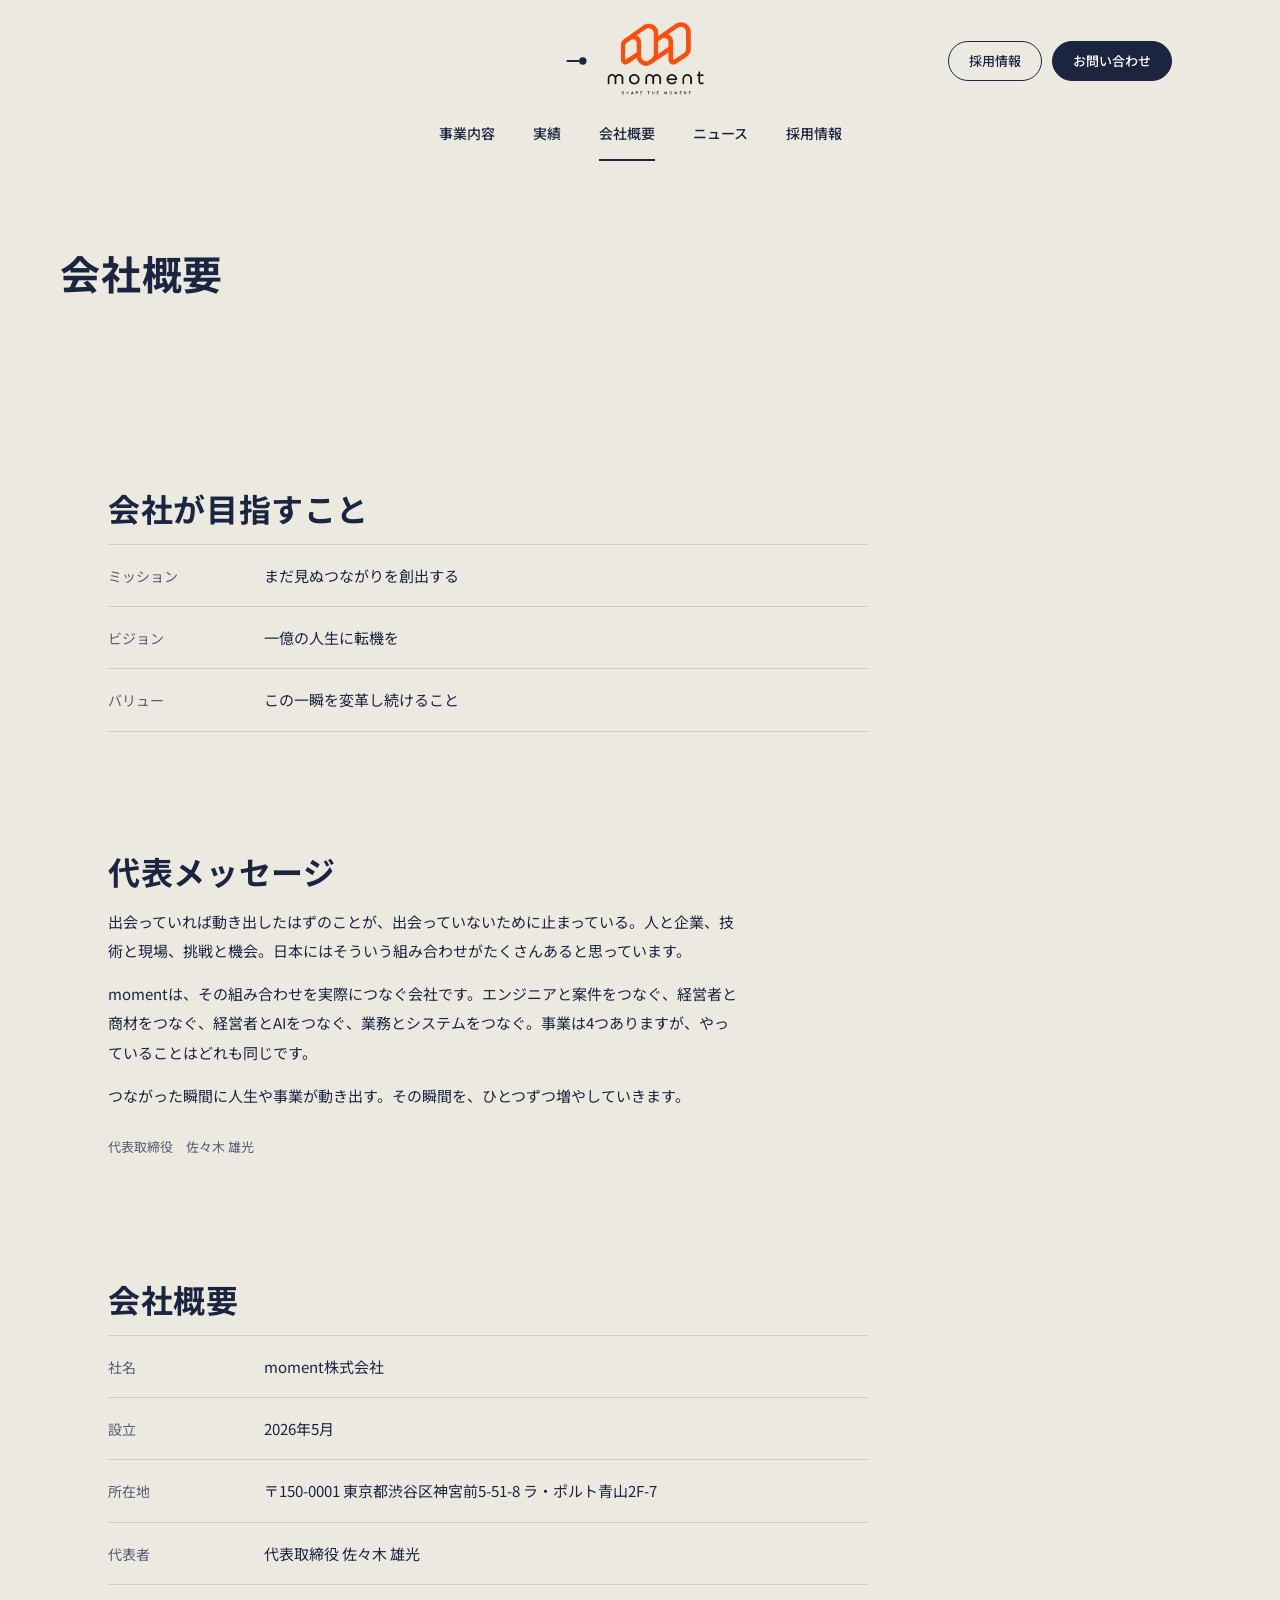
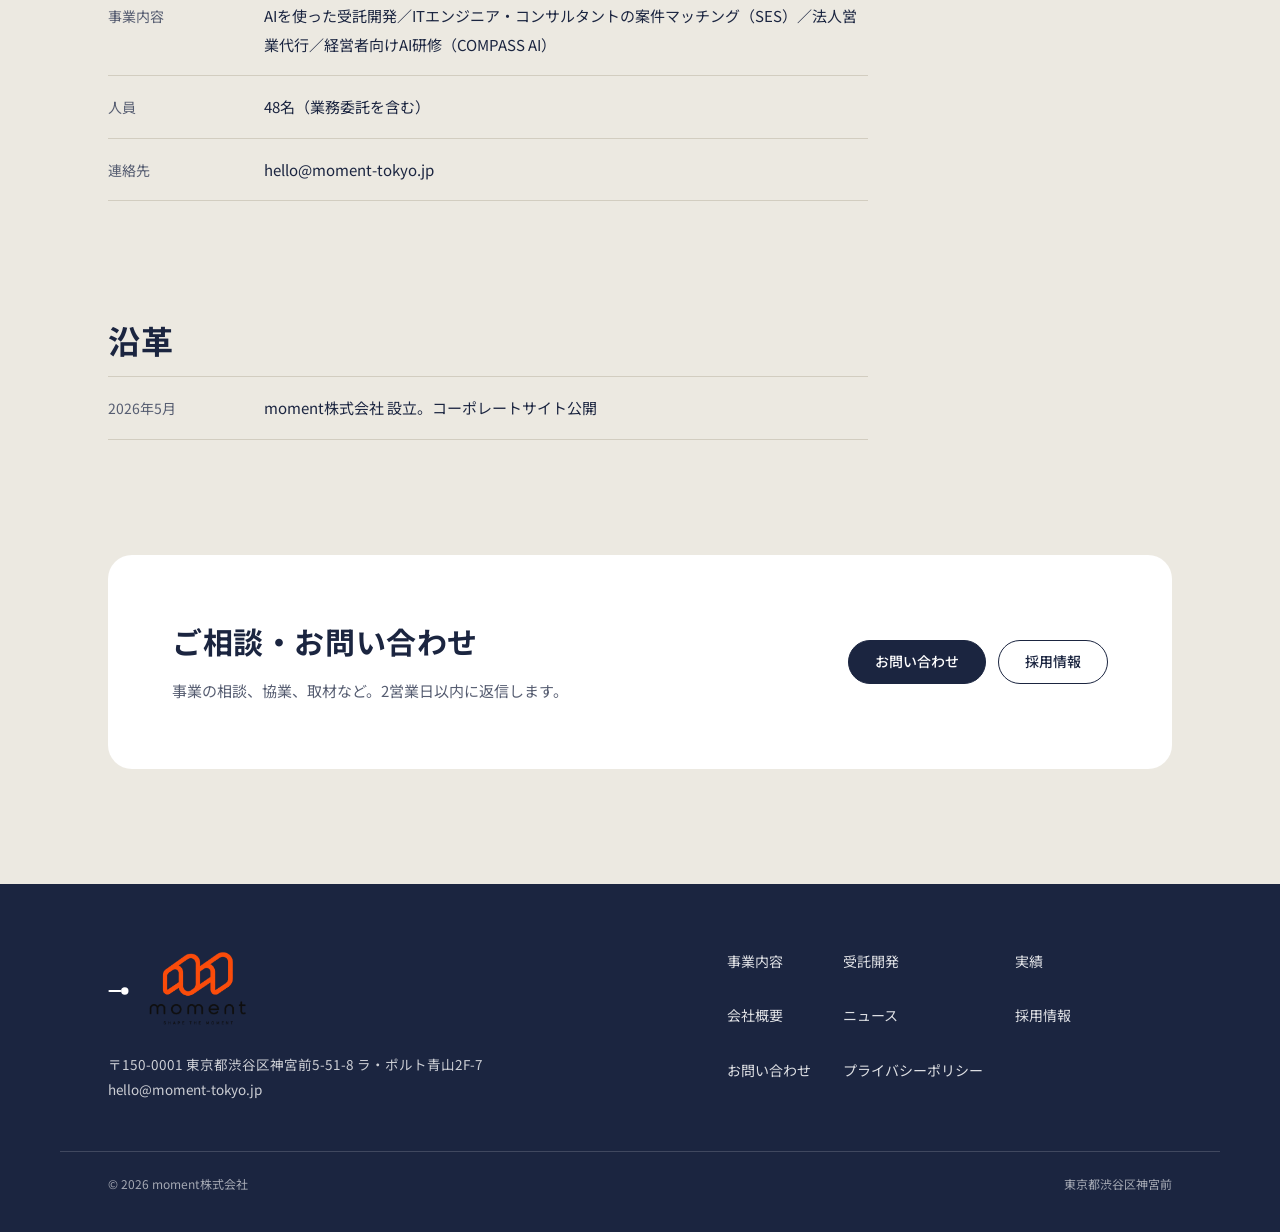
==== commit 6ab68e2f: "Restore the moment website to its state before the November 19 updates" ====
--- a/about.html
+++ b/about.html
@@ -1,34 +1,153 @@
-<!doctype html>
-<html lang="ja"><head>
-  <meta charset="utf-8"><meta name="viewport" content="width=device-width, initial-scale=1">
-  <title>会社概要｜moment株式会社</title><meta name="description" content="moment株式会社の会社概要、所在地、代表者、広島と愛知のパートナーをご紹介します。">
-  <meta name="theme-color" content="#faf9f5"><link rel="canonical" href="https://moment-tokyo.jp/about">
-  
-  <meta property="og:locale" content="ja_JP"><meta property="og:type" content="website"><meta property="og:site_name" content="moment株式会社">
-  <meta property="og:title" content="会社概要｜moment株式会社"><meta property="og:description" content="moment株式会社の会社概要、所在地、代表者、広島と愛知のパートナーをご紹介します。"><meta property="og:url" content="https://moment-tokyo.jp/about"><meta property="og:image" content="https://moment-tokyo.jp/assets/editorial/social.jpg">
-  <meta name="twitter:card" content="summary_large_image"><link rel="icon" href="/assets/editorial/icon.png" type="image/png">
-  <link rel="preload" as="font" type="font/woff2" crossorigin href="/assets/editorial/instrument-sans.woff2"><link rel="stylesheet" href="/assets/editorial/site.css"><script defer src="/assets/editorial/site.js"></script>
-  <script type="application/ld+json">{"@context":"https://schema.org","@graph":[{"@type":"Organization","@id":"https://moment-tokyo.jp/#organization","name":"moment株式会社","url":"https://moment-tokyo.jp/","logo":"https://moment-tokyo.jp/moment-logo-transparent.webp","email":"hello@moment-tokyo.jp","address":{"@type":"PostalAddress","postalCode":"150-0001","addressRegion":"東京都","addressLocality":"渋谷区","streetAddress":"神宮前5-51-8 ラ・ポルト青山2F-7","addressCountry":"JP"}},{"@type":"WebSite","@id":"https://moment-tokyo.jp/#website","url":"https://moment-tokyo.jp/","name":"moment株式会社","inLanguage":"ja","publisher":{"@id":"https://moment-tokyo.jp/#organization"}},{"@type":"WebPage","@id":"https://moment-tokyo.jp/about#webpage","url":"https://moment-tokyo.jp/about","name":"会社概要","inLanguage":"ja","isPartOf":{"@id":"https://moment-tokyo.jp/#website"}},{"@type":"BreadcrumbList","itemListElement":[{"@type":"ListItem","position":1,"name":"ホーム","item":"https://moment-tokyo.jp/"},{"@type":"ListItem","position":2,"name":"会社概要","item":"https://moment-tokyo.jp/about"}]}]}</script>
-  <script async src="https://www.googletagmanager.com/gtag/js?id=G-D9J7B8Z6LR"></script>
-  <script>window.dataLayer=window.dataLayer||[];function gtag(){dataLayer.push(arguments)}gtag('js',new Date());gtag('config','G-D9J7B8Z6LR');</script>
-</head>
-<body class="inside">
-<a class="skip" href="#main">本文へ移動</a>
-<header class="masthead" id="top">
-  <div class="mast-inner">
-    <a class="brand" href="/" aria-label="moment株式会社 ホーム"><span class="logo"><img class="logo-symbol" src="/assets/editorial/symbol.webp" width="88" height="54" alt=""><img class="logo-name" src="/assets/editorial/wordmark.webp" width="202" height="28" alt="moment"></span></a>
-    <nav class="desk-nav" aria-label="メインメニュー"><a href="/solutions">AI開発</a><a href="/#about">私たちの思想</a><a href="/message">代表・役員挨拶</a><a href="/services">事業紹介</a><a href="/about" aria-current="page">会社概要</a><a href="/careers">採用情報</a><a class="nav-contact" href="/contact">お問い合わせ</a></nav>
-    <details class="menu"><summary aria-controls="navigation"><span>メニュー</span><i aria-hidden="true"></i></summary>
-      <nav id="navigation" aria-label="メインメニュー"><a href="/solutions">AI開発</a><a href="/#about">私たちの思想</a><a href="/message">代表・役員挨拶</a><a href="/services">事業紹介</a><a href="/about" aria-current="page">会社概要</a><a href="/careers">採用情報</a><a class="nav-contact" href="/contact">お問い合わせ</a></nav>
-    </details>
+<!DOCTYPE html>
+<html lang="ja">
+<head>
+<!-- Google tag (gtag.js) -->
+<script async src="https://www.googletagmanager.com/gtag/js?id=G-D9J7B8Z6LR"></script>
+<script>
+  window.dataLayer = window.dataLayer || [];
+  function gtag(){dataLayer.push(arguments);}
+  gtag('js', new Date());
+
+  gtag('config', 'G-D9J7B8Z6LR');
+</script>
+<meta charset="UTF-8">
+<meta name="viewport" content="width=device-width, initial-scale=1">
+<title>会社概要｜moment株式会社</title>
+<meta name="description" content="moment株式会社の会社概要。2026年5月設立、東京都渋谷区神宮前。代表取締役 佐々木雄光。受託開発・SES・営業代行・AI法人研修。">
+<link rel="canonical" href="https://moment-tokyo.jp/about.html">
+<meta property="og:type" content="website">
+<meta property="og:site_name" content="moment株式会社">
+<meta property="og:title" content="会社概要｜moment株式会社">
+<meta property="og:description" content="moment株式会社の会社概要。2026年5月設立、東京都渋谷区神宮前。代表取締役 佐々木雄光。受託開発・SES・営業代行・AI法人研修。">
+<meta property="og:url" content="https://moment-tokyo.jp/about.html">
+<meta property="og:image" content="https://moment-tokyo.jp/assets/img/ogp.png">
+<meta name="twitter:card" content="summary_large_image">
+<link rel="icon" href='data:image/svg+xml,<svg xmlns="http://www.w3.org/2000/svg" viewBox="0 0 32 32"><rect width="32" height="32" rx="6" fill="%23ECE9E1"/><path d="M6 16h13" stroke="%231B2540" stroke-width="3" stroke-linecap="round"/><circle cx="23.5" cy="16" r="4.5" fill="%231B2540"/></svg>'>
+<link rel="preconnect" href="https://fonts.googleapis.com">
+<link rel="preconnect" href="https://fonts.gstatic.com" crossorigin>
+<link rel="preload" as="style" href="https://fonts.googleapis.com/css2?family=Noto+Sans+JP:wght@400;500;700&family=Zen+Old+Mincho&display=swap">
+<link rel="stylesheet" href="https://fonts.googleapis.com/css2?family=Noto+Sans+JP:wght@400;500;700&family=Zen+Old+Mincho&display=swap">
+<link rel="stylesheet" href="assets/style.css">
+<script>document.documentElement.className+=" js";</script>
+
+<script type="application/ld+json">{"@context": "https://schema.org", "@graph": [{"@type": "Organization", "@id": "https://moment-tokyo.jp/#organization", "name": "moment株式会社", "alternateName": "moment", "url": "https://moment-tokyo.jp/", "logo": "https://moment-tokyo.jp/moment-logo-transparent.webp", "image": "https://moment-tokyo.jp/assets/img/ogp.png", "email": "hello@moment-tokyo.jp", "foundingDate": "2026-05", "founder": {"@type": "Person", "name": "佐々木 雄光", "jobTitle": "代表取締役"}, "numberOfEmployees": {"@type": "QuantitativeValue", "value": 48}, "address": {"@type": "PostalAddress", "postalCode": "150-0001", "addressCountry": "JP", "addressRegion": "東京都", "addressLocality": "渋谷区", "streetAddress": "神宮前5-51-8 ラ・ポルト青山2F-7"}, "description": "東京・渋谷区神宮前の会社。AIを使った受託開発、ITエンジニア・コンサルタントの案件マッチング（SES）、法人営業代行、経営者向けAI研修（COMPASS AI）の4つの事業を行う。", "knowsAbout": ["AI受託開発", "生成AI", "SES", "ITコンサルタント紹介", "法人営業代行", "AI研修"], "contactPoint": {"@type": "ContactPoint", "contactType": "customer support", "email": "hello@moment-tokyo.jp", "url": "https://moment-tokyo.jp/contact.html", "availableLanguage": "ja"}}, {"@type": "AboutPage", "@id": "https://moment-tokyo.jp/about.html#webpage", "url": "https://moment-tokyo.jp/about.html", "name": "会社概要｜moment株式会社", "inLanguage": "ja", "isPartOf": {"@id": "https://moment-tokyo.jp/#website"}, "about": {"@id": "https://moment-tokyo.jp/#organization"}, "breadcrumb": {"@type": "BreadcrumbList", "itemListElement": [{"@type": "ListItem", "position": 1, "name": "トップ", "item": "https://moment-tokyo.jp/"}, {"@type": "ListItem", "position": 2, "name": "会社概要", "item": "https://moment-tokyo.jp/about.html"}]}}]}</script>
+<link rel="stylesheet" href="/moment-brand.css?v=20261013-alpha"></head>
+<body class="">
+<div class="ornament ornament--l" aria-hidden="true"></div>
+<div class="ornament ornament--r" aria-hidden="true"></div>
+<header class="site-header">
+  <div class="header-inner">
+    <a class="brand" href="index.html" aria-label="moment株式会社 トップページ">
+      <svg viewBox="0 0 22 22" aria-hidden="true"><path d="M1.5 11h11" stroke="currentColor" stroke-width="2.2" stroke-linecap="round"/><circle cx="16.8" cy="11" r="3.7" fill="currentColor"/></svg>
+      <img src="/moment-logo-transparent.webp" width="554" height="410" alt="moment">
+    </a>
+    <div class="header-actions">
+      <a class="btn btn--ghost" href="careers.html">採用情報</a>
+      <a class="btn btn--solid" href="contact.html">お問い合わせ</a>
+      <button class="menu-btn" type="button" aria-expanded="false" aria-label="メニューを開く" aria-controls="site-nav"><span></span></button>
+    </div>
+    <nav class="site-nav" id="site-nav" aria-label="サイト内">
+      <a href="services.html">事業内容</a>
+      <a href="works.html">実績</a>
+      <a href="about.html">会社概要</a>
+      <a href="news.html">ニュース</a>
+      <a href="careers.html">採用情報</a>
+    </nav>
   </div>
-</header><main id="main"><header class="page-heading "><div class="wrap">
-    <p class="eyebrow" lang="en">Company</p><h1>会社概要</h1><p class="intro">東京・青山を拠点に、AIを使った業務システムを開発しています。</p>
-    </div></header><div class="wrap"><section class="split-section" id="company"><div><p class="eyebrow" lang="en">Profile</p><h2>会社情報</h2></div><dl class="fact-list "><div><dt>社名</dt><dd>moment株式会社</dd></div><div><dt>設立</dt><dd>2026年5月</dd></div><div><dt>代表者</dt><dd>代表取締役　佐々木 雄光</dd></div><div><dt>所在地</dt><dd>〒150-0001<br>東京都渋谷区神宮前5-51-8<br>ラ・ポルト青山2F-7</dd></div><div><dt>主力事業</dt><dd><a href="/solutions">AI開発</a></dd></div><div><dt>その他の事業</dt><dd><a href="/business#store-consulting">店舗コンサルティング（SEO・MEO・AIO）</a><br>デジタルマーケティング<br>教育事業 Actify<br>西麻布のプライベートバー LBRORA</dd></div><div><dt>連絡先</dt><dd><a href="mailto:hello@moment-tokyo.jp">hello@moment-tokyo.jp</a></dd></div></dl></section><section class="partners" id="regional"><p class="eyebrow" lang="en">Regional partnerships</p><h2>地域との連携</h2><p>土地が変われば、産業も仕事の進め方も変わります。広島と愛知のパートナーと、現地の人だからこそ気づけることを持ち寄っています。</p>
-    <div class="partner-grid"><article><figure class="plate partner-logo"><img src="/hiroshimai-logo.png" alt="HiroshimAI" loading="lazy" decoding="async" width="400" height="180"></figure><h3>HiroshimAI株式会社</h3><p>広島を拠点にAIの現場実装に取り組むパートナーです。</p><a class="text-link" href="https://hiroshimai.co.jp/">公式サイトへ<i class="direction" aria-hidden="true"></i></a></article>
-    <article><figure class="plate partner-logo"><img src="/aichiai-white.jpg" alt="AIchiAI" loading="lazy" decoding="async" width="400" height="180"></figure><h3>AIchiAI</h3><p>名古屋を起点に、愛知の企業との連携を進めるパートナーです。</p></article></div></section></div></main>
-<footer class="footer"><div class="wrap"><div class="foot-inquiry" id="contact"><h2><a href="/contact">お問い合わせ<i class="direction" aria-hidden="true"></i></a></h2></div>
-  <div class="footer-base"><a href="/" aria-label="moment株式会社 ホーム"><span class="logo"><img class="logo-symbol" src="/assets/editorial/symbol.webp" width="88" height="54" alt=""><img class="logo-name" src="/assets/editorial/wordmark.webp" width="202" height="28" alt="moment"></span></a>
-  <nav aria-label="フッターメニュー"><a href="/about">会社概要</a><a href="/news">お知らせ</a><a href="/careers">採用情報</a><a href="/privacy">プライバシーポリシー</a></nav>
-  <small lang="en">© moment Inc.</small></div></div></footer>
-</body></html>
+</header>
+
+<div class="container page-head">
+  <h1>会社概要</h1>
+</div>
+
+<section class="section">
+  <div class="container">
+    <h2 class="section-title">会社が目指すこと</h2>
+    <dl class="co-table">
+      <div><dt>ミッション</dt><dd>まだ見ぬつながりを創出する</dd></div>
+      <div><dt>ビジョン</dt><dd>一億の人生に転機を</dd></div>
+      <div><dt>バリュー</dt><dd>この一瞬を変革し続けること</dd></div>
+    </dl>
+  </div>
+</section>
+
+<section class="section">
+  <div class="container">
+    <h2 class="section-title">代表メッセージ</h2>
+    <div class="prose">
+      <!-- 代表本人の言葉に差し替えてください。ここは現行サイトの文章を平易に直したものです。 -->
+      <p>出会っていれば動き出したはずのことが、出会っていないために止まっている。人と企業、技術と現場、挑戦と機会。日本にはそういう組み合わせがたくさんあると思っています。</p>
+      <p>momentは、その組み合わせを実際につなぐ会社です。エンジニアと案件をつなぐ、経営者と商材をつなぐ、経営者とAIをつなぐ、業務とシステムをつなぐ。事業は4つありますが、やっていることはどれも同じです。</p>
+      <p>つながった瞬間に人生や事業が動き出す。その瞬間を、ひとつずつ増やしていきます。</p>
+      <p class="small muted" style="margin-top:24px">代表取締役　佐々木 雄光</p>
+    </div>
+  </div>
+</section>
+
+<section class="section">
+  <div class="container">
+    <h2 class="section-title">会社概要</h2>
+    <dl class="co-table">
+      <div><dt>社名</dt><dd>moment株式会社</dd></div>
+      <div><dt>設立</dt><dd>2026年5月</dd></div>
+      <div><dt>所在地</dt><dd>〒150-0001 東京都渋谷区神宮前5-51-8 ラ・ポルト青山2F-7</dd></div>
+      <div><dt>代表者</dt><dd>代表取締役 佐々木 雄光</dd></div>
+      <div><dt>事業内容</dt><dd>AIを使った受託開発／ITエンジニア・コンサルタントの案件マッチング（SES）／法人営業代行／経営者向けAI研修（COMPASS AI）</dd></div>
+      <div><dt>人員</dt><dd>48名（業務委託を含む）</dd></div>
+      <div><dt>連絡先</dt><dd><a href="mailto:hello@moment-tokyo.jp">hello@moment-tokyo.jp</a></dd></div>
+    </dl>
+  </div>
+</section>
+
+<section class="section">
+  <div class="container">
+    <h2 class="section-title">沿革</h2>
+    <dl class="co-table">
+      <div><dt>2026年5月</dt><dd>moment株式会社 設立。コーポレートサイト公開</dd></div>
+    </dl>
+  </div>
+</section>
+
+<section class="section">
+  <div class="container">
+    <div class="contact-card">
+      <div>
+        <h2>ご相談・お問い合わせ</h2>
+        <p>事業の相談、協業、取材など。2営業日以内に返信します。</p>
+      </div>
+      <div class="btn-row">
+        <a class="btn btn--solid" href="contact.html">お問い合わせ</a>
+        <a class="btn" href="careers.html">採用情報</a>
+      </div>
+    </div>
+  </div>
+</section>
+<footer class="site-footer">
+  <div class="container footer-inner">
+    <div>
+      <a class="brand" href="index.html">
+        <svg viewBox="0 0 22 22" aria-hidden="true"><path d="M1.5 11h11" stroke="currentColor" stroke-width="2.2" stroke-linecap="round"/><circle cx="16.8" cy="11" r="3.7" fill="currentColor"/></svg>
+        <img src="/moment-logo-transparent.webp" width="554" height="410" alt="moment">
+      </a>
+      <p class="footer-addr">〒150-0001 東京都渋谷区神宮前5-51-8 ラ・ポルト青山2F-7<br><a href="mailto:hello@moment-tokyo.jp">hello@moment-tokyo.jp</a></p>
+    </div>
+    <nav class="footer-nav" aria-label="フッター">
+      <a href="services.html">事業内容</a>
+      <a href="development.html">受託開発</a>
+      <a href="works.html">実績</a>
+      <a href="about.html">会社概要</a>
+      <a href="news.html">ニュース</a>
+      <a href="careers.html">採用情報</a>
+      <a href="contact.html">お問い合わせ</a>
+      <a href="privacy.html">プライバシーポリシー</a>
+    </nav>
+  </div>
+  <div class="container footer-bottom">
+    <span>© 2026 moment株式会社</span>
+    <span>東京都渋谷区神宮前</span>
+  </div>
+</footer>
+<script src="assets/site.js" defer></script>
+</body>
+</html>
+
--- a/assets/style.css
+++ b/assets/style.css
@@ -0,0 +1,404 @@
+/* ==========================================================
+   moment株式会社 コーポレートサイト  style.css
+   配色：生成り × 紺。青のアクセントは使わない。
+   書体：Noto Sans JP（本文・見出し）／Zen Old Mincho（トップの一文だけ）
+   演出：ページ間のクロスフェード（View Transitions）と
+         ヘッダーの背景切り替えのみ。登場アニメ・ローダーは無し。
+   ========================================================== */
+
+:root{
+  --paper:#ECE9E1;
+  --paper-2:#E3DFD3;
+  --white:#FFFFFF;
+  --navy:#1B2540;
+  --navy-2:#2B3758;
+  --ink:#1B2540;
+  --ink-2:#565D71;
+  --ink-3:#8B909E;
+  --line:#D2CDC0;
+  --line-2:#E4E0D6;
+
+  --sans:'Noto Sans JP','Hiragino Kaku Gothic ProN','Hiragino Sans',system-ui,sans-serif;
+  --mincho:'Zen Old Mincho','Hiragino Mincho ProN','Yu Mincho',serif;
+
+  --w:1160px;
+  --w-text:42em;
+  --gutter:clamp(20px,4vw,48px);
+  --section:clamp(64px,9vw,120px);
+  --header-h:118px;
+}
+
+@view-transition{ navigation:auto; }
+
+*{ box-sizing:border-box; }
+html{ scroll-behavior:smooth; -webkit-text-size-adjust:100%; }
+@media (prefers-reduced-motion:reduce){
+  html{ scroll-behavior:auto; }
+  *{ transition:none !important; animation:none !important; }
+}
+body{
+  margin:0;
+  background:var(--paper);
+  color:var(--ink);
+  font:400 15px/1.95 var(--sans);
+  -webkit-font-smoothing:antialiased;
+  overflow-wrap:anywhere;
+  line-break:strict;
+}
+img{ display:block; max-width:100%; }
+a{ color:inherit; text-decoration:none; }
+a:hover{ text-decoration:underline; text-underline-offset:.2em; }
+h1,h2,h3,h4{ margin:0; font-weight:700; line-height:1.5; letter-spacing:.02em; }
+p{ margin:0; }
+ul,ol{ margin:0; padding:0; list-style:none; }
+dl{ margin:0; }
+:focus-visible{ outline:2px solid var(--navy); outline-offset:3px; border-radius:2px; }
+[id]{ scroll-margin-top:calc(var(--header-h) + 24px); }
+
+.container{ max-width:var(--w); margin:0 auto; padding:0 var(--gutter); }
+.text{ max-width:var(--w-text); }
+.muted{ color:var(--ink-2); }
+.small{ font-size:13px; }
+.sr-only{ position:absolute; width:1px; height:1px; overflow:hidden; clip:rect(0 0 0 0); white-space:nowrap; }
+
+/* ---------- 端の模様（デスクトップのみ） ---------- */
+.ornament{
+  position:fixed; top:0; bottom:0; width:120px; z-index:0;
+  pointer-events:none; opacity:.42;
+  background:url("img/ornament.svg") repeat-y center top / 120px auto;
+  display:none;
+}
+.ornament--l{ left:0; }
+.ornament--r{ right:0; transform:scaleX(-1); }
+@media (min-width:1360px){ .ornament{ display:block; } }
+.home .ornament{ display:none; }
+
+/* ---------- ボタン ---------- */
+.btn{
+  display:inline-flex; align-items:center; justify-content:center;
+  min-height:44px; padding:10px 26px; border-radius:999px;
+  font-size:14px; font-weight:500; line-height:1.4;
+  border:1px solid var(--btn-fg,var(--navy));
+  color:var(--btn-fg,var(--navy)); background:transparent;
+  transition:background-color .15s, color .15s, border-color .15s;
+}
+.btn:hover{ text-decoration:none; background:rgba(27,37,64,.06); }
+.btn--solid{
+  background:var(--btn-solid-bg,var(--navy));
+  color:var(--btn-solid-fg,#fff);
+  border-color:var(--btn-solid-bg,var(--navy));
+}
+.btn--solid:hover{ background:var(--btn-solid-hover,var(--navy-2)); }
+.btn-row{ display:flex; flex-wrap:wrap; gap:12px; }
+
+/* ---------- ヘッダー ---------- */
+.site-header{
+  position:sticky; top:0; z-index:50;
+  background:rgba(236,233,225,.94);
+  -webkit-backdrop-filter:blur(10px); backdrop-filter:blur(10px);
+  border-bottom:1px solid transparent;
+  color:var(--navy);
+  transition:background-color .2s, border-color .2s, color .2s;
+  view-transition-name:site-header;
+}
+.site-header.is-stuck{ border-bottom-color:var(--line); }
+.header-inner{
+  max-width:var(--w); margin:0 auto; padding:18px var(--gutter) 0;
+  display:grid; grid-template-columns:1fr auto 1fr; align-items:center;
+}
+.brand{ grid-column:2; justify-self:center; display:inline-flex; align-items:center; gap:10px; }
+.brand:hover{ text-decoration:none; }
+.brand svg{ width:22px; height:22px; }
+.brand-name{ font-size:24px; font-weight:700; letter-spacing:.01em; line-height:1; }
+.brand-kk{ font-size:12px; font-weight:400; color:var(--ink-2); margin-left:2px; }
+.header-actions{ grid-column:3; justify-self:end; display:flex; gap:10px; }
+.header-actions .btn{ min-height:40px; padding:8px 20px; font-size:13px; }
+.site-nav{
+  grid-column:1 / -1; justify-self:center;
+  display:flex; gap:clamp(20px,3vw,38px);
+  padding:10px 0 0; font-size:14px; font-weight:500;
+}
+.site-nav a{ display:block; padding:6px 0 12px; border-bottom:2px solid transparent; }
+.site-nav a:hover{ text-decoration:none; border-bottom-color:currentColor; }
+.site-nav a[aria-current="page"]{ border-bottom-color:currentColor; }
+.menu-btn{ display:none; }
+
+/* トップページ：写真の上に透明で載せ、スクロールで生成り色に切り替わる */
+.home .site-header{
+  position:fixed; left:0; right:0;
+  background:transparent; color:#fff;
+  --btn-fg:#fff;
+  --btn-solid-bg:#fff; --btn-solid-fg:var(--navy); --btn-solid-hover:#E9E6DE;
+}
+.home .site-header .brand-kk{ color:rgba(255,255,255,.75); }
+.home .site-header.is-stuck{
+  background:rgba(236,233,225,.94); color:var(--navy);
+  --btn-fg:var(--navy);
+  --btn-solid-bg:var(--navy); --btn-solid-fg:#fff; --btn-solid-hover:var(--navy-2);
+}
+.home .site-header.is-stuck .brand-kk{ color:var(--ink-2); }
+
+/* ---------- トップ 導入部（スクロール連動） ---------- */
+/* JS無し・動きを減らす設定：静止画の上に見出し、続く3枚は普通の段落として縦に並ぶ */
+.story{ position:relative; background:#0B1020; color:#fff; }
+.story-stage{ position:relative; overflow:hidden; }
+.story-poster,.story-canvas{ position:absolute; inset:0; width:100%; height:100%; object-fit:cover; }
+.story-canvas{ display:none; }
+.story-shade{
+  position:absolute; inset:0; pointer-events:none;
+  background:linear-gradient(to top, rgba(11,16,32,.82) 0%, rgba(11,16,32,.35) 45%, rgba(11,16,32,.25) 100%);
+}
+.story-panel{ position:relative; z-index:1; }
+.story-inner{
+  max-width:var(--w); margin:0 auto;
+  padding:clamp(48px,8vh,96px) var(--gutter);
+}
+.story-panel--1 .story-inner{ padding-top:calc(var(--header-h) + 48px); min-height:min(78vh,760px); display:flex; flex-direction:column; justify-content:flex-end; }
+.story h1{
+  font:400 clamp(30px,4.8vw,60px)/1.5 var(--mincho);
+  letter-spacing:.08em; margin:0 0 22px;
+  text-shadow:0 1px 24px rgba(0,0,0,.35);
+}
+.story h2{ font-size:clamp(24px,3vw,38px); line-height:1.5; margin:0 0 16px; text-shadow:0 1px 20px rgba(0,0,0,.35); }
+.story p{ font-size:15px; max-width:36em; color:rgba(255,255,255,.88); }
+.story-cue{ display:none; font-size:12px; letter-spacing:.1em; color:rgba(255,255,255,.6); margin-top:36px; }
+.story-list{ display:grid; gap:14px; max-width:44em; }
+.story-list li{ display:grid; grid-template-columns:200px 1fr; gap:16px; padding:12px 0; border-top:1px solid rgba(255,255,255,.25); font-size:15px; }
+.story-list li:last-child{ border-bottom:1px solid rgba(255,255,255,.25); }
+.story-list b{ font-weight:700; }
+.story-list span{ color:rgba(255,255,255,.82); }
+.btn--light{ background:#fff; color:var(--navy); border-color:#fff; }
+.btn--light:hover{ background:#E9E6DE; }
+.btn--outline-light{ color:#fff; border-color:rgba(255,255,255,.8); }
+.btn--outline-light:hover{ background:rgba(255,255,255,.12); }
+
+/* JSあり＋動きOK：画面に固定して、スクロールでコマ送り */
+@media (prefers-reduced-motion:no-preference){
+  .js .story{ height:480vh; }
+  .js .story-stage{ position:sticky; top:0; height:100vh; }
+  .js .story-poster{ display:none; }
+  .js .story-canvas{ display:block; }
+  .js .story-stage.is-loading .story-poster{ display:block; }
+  .js .story-panel{
+    position:absolute; inset:0; display:flex; align-items:flex-end;
+    opacity:0; visibility:hidden; transition:opacity .35s, visibility .35s;
+    transform:translateY(var(--shift,0));
+  }
+  .js .story-panel.is-on{ opacity:1; visibility:visible; }
+  .js .story-panel .story-inner{ width:100%; min-height:0; padding-bottom:clamp(56px,10vh,120px); }
+  .js .story-panel--1 .story-inner{ padding-top:0; }
+  .js .story-cue{ display:block; animation:cue 2.4s ease-in-out infinite; }
+  @keyframes cue{ 0%,100%{ opacity:.4; } 50%{ opacity:.9; } }
+}
+
+/* ---------- 下層ページの見出し ---------- */
+.page-head{ padding:calc(var(--section) * .7) 0 calc(var(--section) * .45); }
+.page-head h1{ font-size:clamp(28px,3.4vw,40px); margin:0 0 14px; }
+.page-head p{ color:var(--ink-2); max-width:var(--w-text); }
+
+/* ---------- セクション共通 ---------- */
+.section{ padding:var(--section) 0; }
+.section + .section{ padding-top:0; }
+.section--alt{ background:var(--paper-2); }
+.section + .section--alt{ padding-top:var(--section); }
+.section--alt + .section{ padding-top:var(--section); }
+.section-title{ font-size:clamp(24px,2.6vw,32px); margin:0 0 12px; }
+.section-lead{ color:var(--ink-2); max-width:var(--w-text); margin:0 0 40px; }
+.section-head{ display:flex; align-items:flex-end; justify-content:space-between; gap:24px; flex-wrap:wrap; margin-bottom:36px; }
+.section-head .section-title{ margin:0; }
+.section-head .section-lead{ margin:8px 0 0; }
+.section-head .more{ font-size:14px; font-weight:500; border-bottom:1px solid var(--navy); padding-bottom:2px; }
+.section-head .more:hover{ text-decoration:none; opacity:.7; }
+
+/* ---------- 取引先 ---------- */
+.clients{ padding:44px 0 40px; border-bottom:1px solid var(--line); }
+.clients-title{ font-size:13px; color:var(--ink-2); margin:0 0 18px; }
+.clients-text{ font-size:15px; line-height:2; max-width:52em; }
+.clients-logos{ display:grid; grid-template-columns:repeat(auto-fill,minmax(160px,1fr)); gap:14px; margin-top:22px; }
+.clients-logos li{ background:var(--white); border-radius:12px; aspect-ratio:5/2; display:grid; place-items:center; padding:18px; }
+.clients-logos img{ max-height:44px; width:auto; }
+
+/* ---------- 事業カード ---------- */
+.biz-grid{ display:grid; grid-template-columns:1fr 1fr; gap:48px 36px; }
+.biz-card{ display:block; }
+.biz-card:hover{ text-decoration:none; }
+.biz-mark{
+  background:var(--white); border-radius:20px; aspect-ratio:16/9;
+  display:grid; place-items:center; padding:0; overflow:hidden;
+  transition:transform .2s;
+}
+.biz-card:hover .biz-mark{ transform:translateY(-3px); }
+.biz-mark svg{ width:100%; height:auto; max-height:100%; }
+.biz-mark img{ width:100%; height:100%; object-fit:contain; }
+
+/* 事業ロゴの仮置き。ロゴが出来たら .biz-mark の中身を <img> に差し替える */
+.mark{ display:inline-flex; align-items:center; gap:.38em; color:var(--mark,var(--navy)); font-weight:700; font-size:clamp(24px,3.2vw,42px); letter-spacing:.02em; line-height:1.2; white-space:nowrap; }
+.mark svg{ width:.62em; height:.62em; flex:none; }
+.mark small{ font-size:.42em; font-weight:500; color:var(--ink-2); margin-left:.2em; align-self:flex-end; margin-bottom:.15em; }
+.biz-kind{ display:block; font-size:12.5px; color:var(--ink-2); margin:26px 0 6px; }
+.biz-name{ font-size:24px; }
+.biz-sub{ display:block; font-size:13px; color:var(--ink-3); margin:2px 0 14px; }
+.biz-desc{ color:var(--ink-2); max-width:34em; }
+.biz-more{ display:inline-block; margin-top:18px; font-size:14px; font-weight:500; border-bottom:1px solid var(--navy); padding-bottom:2px; }
+
+/* ---------- 工程（受託開発の5段階） ---------- */
+.flow{ display:grid; grid-template-columns:2fr 3fr; gap:0 24px; margin:36px 0 28px; }
+.flow-group{ padding-top:14px; border-top:2px solid var(--line); }
+.flow-group--ours{ border-top-color:var(--navy); }
+.flow-scope{ font-size:13px; color:var(--ink-2); margin-bottom:14px; }
+.flow-group--ours .flow-scope{ color:var(--navy); font-weight:500; }
+.flow-steps{ display:grid; gap:10px; }
+.flow-group--common .flow-steps{ grid-template-columns:repeat(2,1fr); }
+.flow-group--ours .flow-steps{ grid-template-columns:repeat(3,1fr); }
+.flow-steps li{ background:var(--white); border-radius:12px; padding:16px 16px 14px; }
+.flow-steps b{ display:block; font-size:12px; color:var(--ink-3); font-weight:500; margin-bottom:4px; font-variant-numeric:tabular-nums; }
+.flow-steps span{ display:block; font-weight:700; font-size:15px; line-height:1.5; }
+.flow-steps small{ display:block; font-size:12.5px; color:var(--ink-2); margin-top:6px; line-height:1.7; }
+
+/* ---------- 実績 ---------- */
+.works{ border-top:1px solid var(--line); }
+.works li{ display:grid; grid-template-columns:150px 1fr; gap:8px 32px; padding:26px 0; border-bottom:1px solid var(--line); }
+.works .industry{ font-size:13px; color:var(--ink-2); padding-top:4px; }
+.works h3{ font-size:17px; margin:0 0 6px; }
+.works p{ color:var(--ink-2); max-width:44em; }
+.works dl{ display:flex; flex-wrap:wrap; gap:4px 24px; font-size:13px; color:var(--ink-2); margin-top:10px; }
+.works dl div{ display:flex; gap:8px; }
+.works dt{ color:var(--ink-3); }
+.works dd{ margin:0; }
+.works-note{ font-size:13px; color:var(--ink-3); margin-top:18px; }
+
+/* ---------- ニュース ---------- */
+.news{ border-top:1px solid var(--line); }
+.news li{ display:grid; grid-template-columns:110px 90px 1fr; gap:16px; padding:18px 0; border-bottom:1px solid var(--line); align-items:baseline; }
+.news time{ font-size:13px; color:var(--ink-2); font-variant-numeric:tabular-nums; }
+.news .cat{ font-size:12.5px; color:var(--ink-2); }
+
+/* ---------- 問い合わせカード ---------- */
+.contact-card{
+  background:var(--white); border-radius:24px;
+  padding:clamp(36px,5vw,64px);
+  display:grid; grid-template-columns:1.2fr 1fr; gap:32px; align-items:center;
+}
+.contact-card h2{ font-size:clamp(22px,2.4vw,30px); margin:0 0 12px; }
+.contact-card p{ color:var(--ink-2); }
+.contact-card .btn-row{ justify-self:end; }
+
+/* ---------- 汎用：定義リスト（会社概要など） ---------- */
+.co-table{ border-top:1px solid var(--line); max-width:760px; }
+.co-table div{ display:grid; grid-template-columns:140px 1fr; gap:16px; padding:16px 0; border-bottom:1px solid var(--line); }
+.co-table dt{ color:var(--ink-2); font-size:14px; padding-top:2px; }
+.co-table dd{ margin:0; }
+
+/* ---------- 汎用：段階（採用フロー等） ---------- */
+.steps{ display:grid; grid-template-columns:repeat(auto-fit,minmax(150px,1fr)); gap:10px; }
+.steps li{ background:var(--white); border-radius:12px; padding:16px; }
+.steps b{ display:block; font-size:12px; color:var(--ink-3); font-weight:500; margin-bottom:4px; }
+.steps span{ font-weight:700; }
+
+/* ---------- 事業内容ページの各事業 ---------- */
+.biz-section{ display:grid; grid-template-columns:300px 1fr; gap:32px 56px; padding:var(--section) 0; border-top:1px solid var(--line); }
+.biz-section:first-of-type{ border-top:0; padding-top:0; }
+.biz-side .biz-mark{ aspect-ratio:16/9; }
+.biz-side h2{ font-size:24px; margin:22px 0 4px; }
+.biz-side .biz-sub{ margin:0; }
+.biz-body .catch{ font-size:clamp(20px,2vw,24px); font-weight:700; line-height:1.6; margin:0 0 18px; }
+.biz-body > p{ max-width:var(--w-text); }
+.biz-body .facts{ margin:26px 0; border-top:1px solid var(--line); max-width:var(--w-text); }
+.biz-body .facts li{ padding:12px 0; border-bottom:1px solid var(--line); display:grid; grid-template-columns:120px 1fr; gap:16px; font-size:14px; }
+.biz-body .facts li b{ font-weight:500; color:var(--ink-2); }
+.biz-body .note{ font-size:13px; color:var(--ink-2); margin-top:16px; }
+
+/* ---------- 体制（2層） ---------- */
+.team-grid{ display:grid; grid-template-columns:1fr 1fr; gap:14px; }
+.team-grid li{ background:var(--white); border-radius:16px; padding:24px 26px; }
+.team-grid b{ display:block; font-size:12.5px; color:var(--ink-2); font-weight:500; margin-bottom:6px; }
+.team-grid h3{ font-size:17px; margin:0 0 8px; }
+.team-grid p{ color:var(--ink-2); font-size:14px; }
+
+/* ---------- 3つの理由（採用） ---------- */
+.reasons{ display:grid; grid-template-columns:repeat(3,1fr); gap:14px; }
+.reasons li{ background:var(--white); border-radius:16px; padding:26px; }
+.reasons h3{ font-size:17px; margin:0 0 8px; }
+.reasons p{ color:var(--ink-2); font-size:14px; }
+
+/* ---------- フォーム ---------- */
+.form{ max-width:640px; display:grid; gap:20px; }
+.form label{ display:grid; gap:6px; font-size:14px; font-weight:500; }
+.form label em{ font-style:normal; font-size:11px; color:#B04A3E; margin-left:8px; font-weight:500; }
+.form input,.form select,.form textarea{
+  font:inherit; font-size:15px; color:var(--ink);
+  background:var(--white); border:1px solid var(--line); border-radius:10px;
+  padding:12px 14px; width:100%;
+}
+.form input:focus,.form select:focus,.form textarea:focus{ outline:2px solid var(--navy); outline-offset:1px; border-color:var(--navy); }
+.form textarea{ min-height:180px; resize:vertical; }
+.form .btn{ justify-self:start; }
+.form-note{ font-size:13px; color:var(--ink-2); }
+.form-status{ font-size:14px; min-height:1.5em; }
+.form-status[data-state="error"]{ color:#B04A3E; }
+
+/* ---------- 文章ページ（プライバシー等） ---------- */
+.prose{ max-width:var(--w-text); }
+.prose h2{ font-size:18px; margin:32px 0 10px; }
+.prose p + p{ margin-top:14px; }
+
+/* ---------- フッター ---------- */
+.site-footer{ background:var(--navy); color:rgba(255,255,255,.86); padding:64px 0 36px; }
+.footer-inner{ display:grid; grid-template-columns:1.3fr 1fr; gap:40px; }
+.site-footer .brand{ color:#fff; }
+.site-footer .brand-kk{ color:rgba(255,255,255,.7); }
+.footer-addr{ font-size:13.5px; margin-top:18px; line-height:1.9; color:rgba(255,255,255,.78); }
+.footer-nav{ display:grid; grid-template-columns:repeat(3,auto); gap:8px 32px; font-size:14px; justify-content:start; }
+.footer-bottom{ margin-top:48px; padding-top:20px; border-top:1px solid rgba(255,255,255,.16); font-size:12px; color:rgba(255,255,255,.6); display:flex; justify-content:space-between; flex-wrap:wrap; gap:10px; }
+
+/* ==========================================================
+   レスポンシブ
+   ========================================================== */
+@media (max-width:960px){
+  :root{ --header-h:72px; }
+  .header-inner{ grid-template-columns:auto 1fr auto; padding:14px var(--gutter); gap:12px; }
+  .brand{ grid-column:1; justify-self:start; }
+  .brand-name{ font-size:21px; }
+  .header-actions{ grid-column:3; }
+  .header-actions .btn--ghost{ display:none; }
+  .menu-btn{
+    display:inline-grid; place-items:center; width:40px; height:40px;
+    background:transparent; border:1px solid currentColor; border-radius:999px; color:inherit; cursor:pointer; font:inherit;
+  }
+  .menu-btn span{ display:block; width:16px; height:2px; background:currentColor; position:relative; }
+  .menu-btn span::before,.menu-btn span::after{ content:""; position:absolute; left:0; width:16px; height:2px; background:currentColor; }
+  .menu-btn span::before{ top:-5px; } .menu-btn span::after{ top:5px; }
+  .site-nav{
+    display:none; grid-column:1 / -1; flex-direction:column; gap:0;
+    padding:8px 0 12px; font-size:16px;
+  }
+  .site-nav a{ padding:12px 0; border-bottom:1px solid var(--line); }
+  .site-nav a[aria-current="page"]{ border-bottom-color:var(--line); font-weight:700; }
+  .site-header.is-open{ background:var(--paper); color:var(--navy); --btn-fg:var(--navy); --btn-solid-bg:var(--navy); --btn-solid-fg:#fff; }
+  .site-header.is-open .site-nav{ display:flex; }
+  .site-header.is-open .brand-kk{ color:var(--ink-2); }
+
+  .biz-grid{ grid-template-columns:1fr; gap:40px; }
+  .flow{ grid-template-columns:1fr; gap:20px; }
+  .contact-card{ grid-template-columns:1fr; }
+  .contact-card .btn-row{ justify-self:start; }
+  .biz-section{ grid-template-columns:1fr; gap:24px; }
+  .biz-side .biz-mark{ max-width:320px; }
+  .team-grid,.reasons{ grid-template-columns:1fr; }
+  .footer-inner{ grid-template-columns:1fr; }
+  .footer-nav{ grid-template-columns:repeat(2,auto); }
+}
+@media (max-width:420px){
+  .brand-kk{ display:none; }
+  .header-actions{ gap:8px; }
+  .header-actions .btn--solid{ padding:8px 16px; font-size:12.5px; }
+}
+@media (max-width:600px){
+  .story-list li{ grid-template-columns:1fr; gap:4px; }
+  .works li{ grid-template-columns:1fr; gap:6px; padding:22px 0; }
+  .news li{ grid-template-columns:1fr; gap:4px; }
+  .co-table div{ grid-template-columns:1fr; gap:4px; }
+  .biz-body .facts li{ grid-template-columns:1fr; gap:2px; }
+  .flow-group--common .flow-steps,.flow-group--ours .flow-steps{ grid-template-columns:1fr; }
+  .clients-logos{ grid-template-columns:repeat(2,1fr); }
+}
--- a/moment-brand.css
+++ b/moment-brand.css
@@ -0,0 +1,17 @@
+.header .brand img,header>a:first-child img{width:110px;height:76px;object-fit:contain;transform:none;mix-blend-mode:normal}
+.brand img{width:116px;height:auto;object-fit:contain;mix-blend-mode:normal}
+.footer-top>a>img{width:160px;height:auto;object-fit:contain;transform:none;mix-blend-mode:normal}
+.moment-logo-intro{position:fixed;inset:0;z-index:1100;display:grid;place-items:center;background:rgba(250,249,246,.98);pointer-events:none;animation:logo-stage 2.8s ease both}
+.moment-logo-intro__scene{position:relative;perspective:900px;width:min(64vw,360px)}
+.moment-logo-intro__image{display:block;width:100%;height:auto;mix-blend-mode:normal;transform-origin:center;animation:logo-levitate 2.8s cubic-bezier(.2,.65,.2,1) both;filter:drop-shadow(0 25px 25px rgba(50,35,22,.11))}
+.moment-logo-intro__shadow{position:absolute;width:60%;height:16px;left:20%;bottom:-30px;border-radius:50%;background:rgba(65,42,24,.2);filter:blur(12px);animation:logo-shadow 2.8s ease both}
+@keyframes logo-stage{0%,72%{opacity:1}100%{opacity:0;visibility:hidden}}
+@keyframes logo-levitate{0%{opacity:0;transform:translateY(42px) rotateX(12deg) scale(.92);filter:blur(8px) drop-shadow(0 8px 10px rgba(50,35,22,.06))}28%{opacity:1;transform:translateY(-10px) rotateX(0) scale(1);filter:blur(0) drop-shadow(0 25px 25px rgba(50,35,22,.11))}53%{opacity:1;transform:translateY(-18px) rotateX(-2deg) scale(1.015)}73%{opacity:1;transform:translateY(-10px) rotateX(0) scale(1)}100%{opacity:0;transform:translateY(-38px) scale(1.025)}}
+@keyframes logo-shadow{0%{opacity:0;transform:scale(.75)}30%{opacity:.6;transform:scale(1)}55%{opacity:.3;transform:scale(.88)}73%{opacity:.5;transform:scale(1)}100%{opacity:0;transform:scale(1.1)}}
+@media(max-width:760px){.header .brand img,header>a:first-child img{width:92px;height:62px}.moment-logo-intro__scene{width:min(72vw,310px)}}
+@media(prefers-reduced-motion:reduce){.moment-logo-intro{animation:logo-stage .6s ease both}.moment-logo-intro__image{animation:none;transform:none;filter:none}.moment-logo-intro__shadow{display:none}}
+
+/* Header shows only the symbol and wordmark; the full lockup remains elsewhere. */
+.header .brand,header>a:first-child:has(img[src*="moment-logo-transparent"]){display:block;width:112px;height:68px;overflow:hidden;flex-shrink:0}
+.header .brand img,header>a:first-child img[src*="moment-logo-transparent"]{display:block;width:112px;height:auto;max-width:none;object-fit:contain;clip-path:inset(0 0 18% 0)}
+@media(max-width:760px){.header .brand,header>a:first-child:has(img[src*="moment-logo-transparent"]){width:96px;height:58px}.header .brand img,header>a:first-child img[src*="moment-logo-transparent"]{width:96px;height:auto}}
